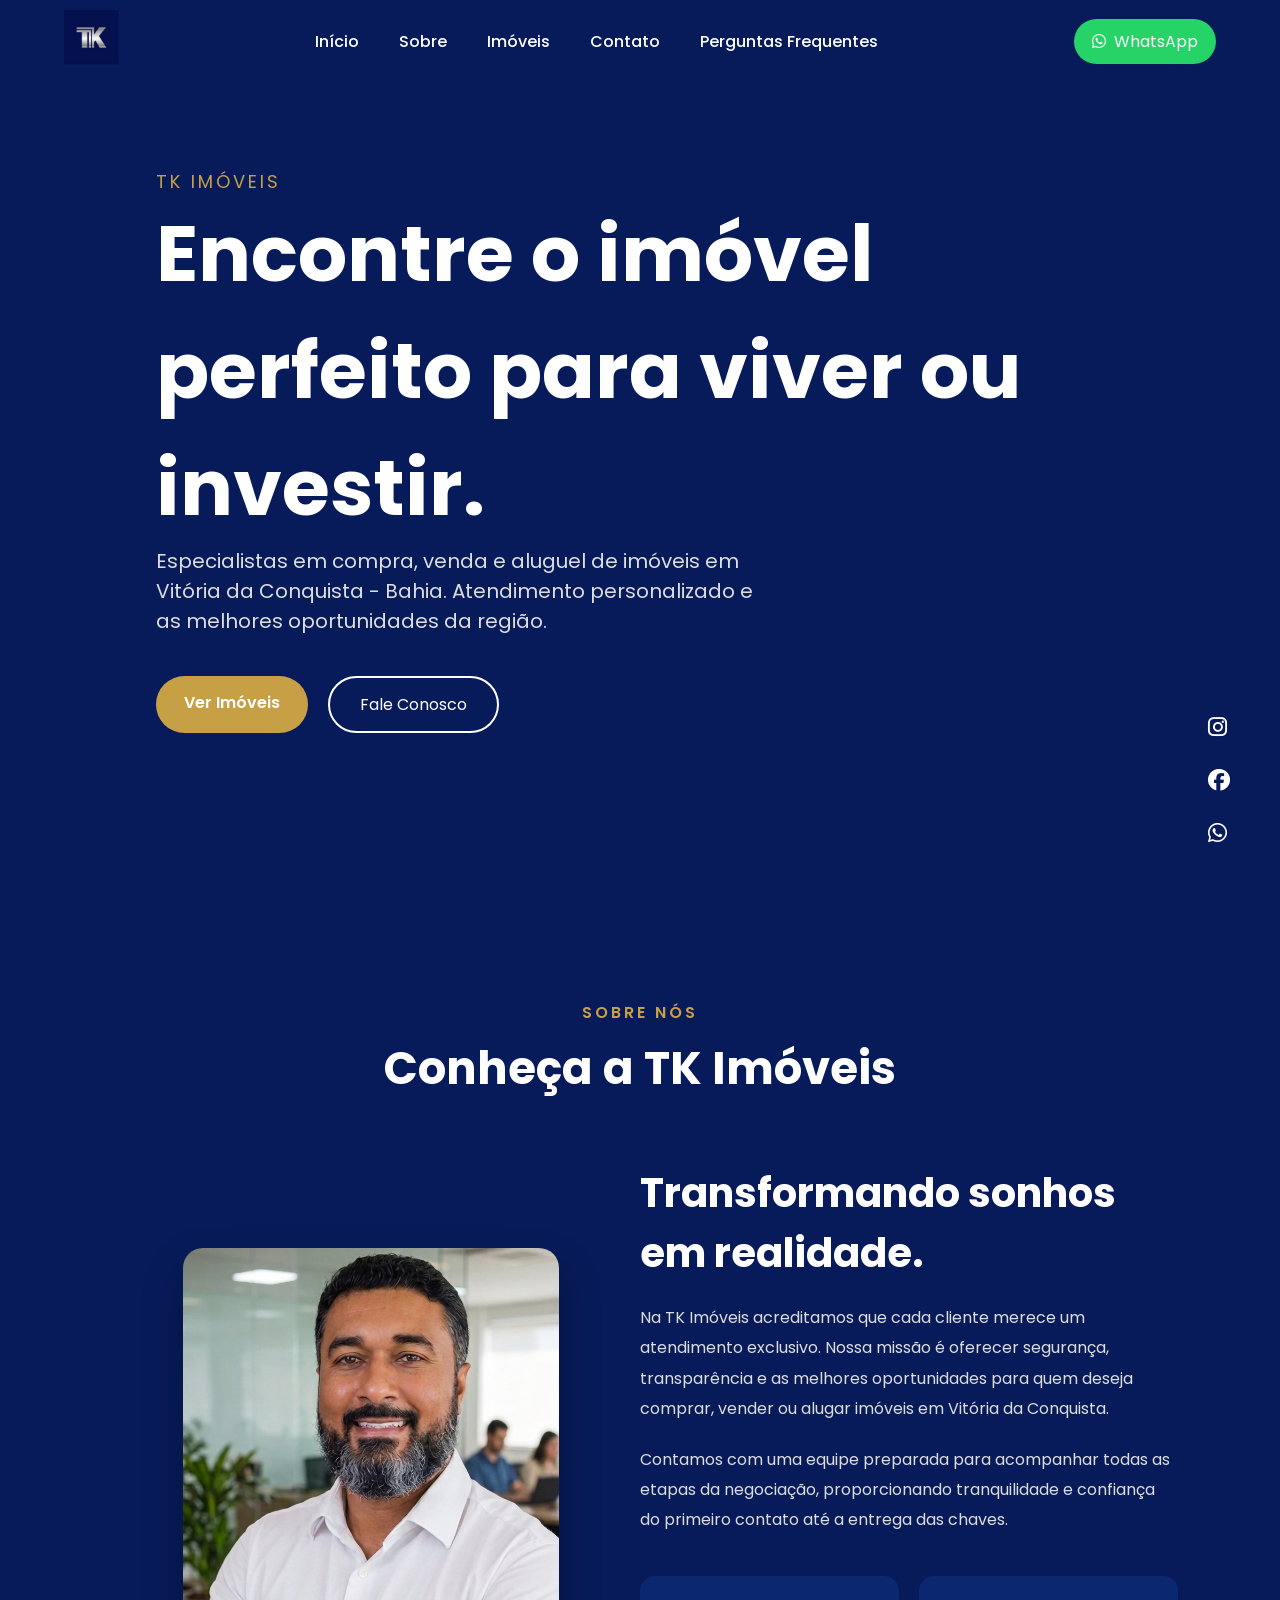
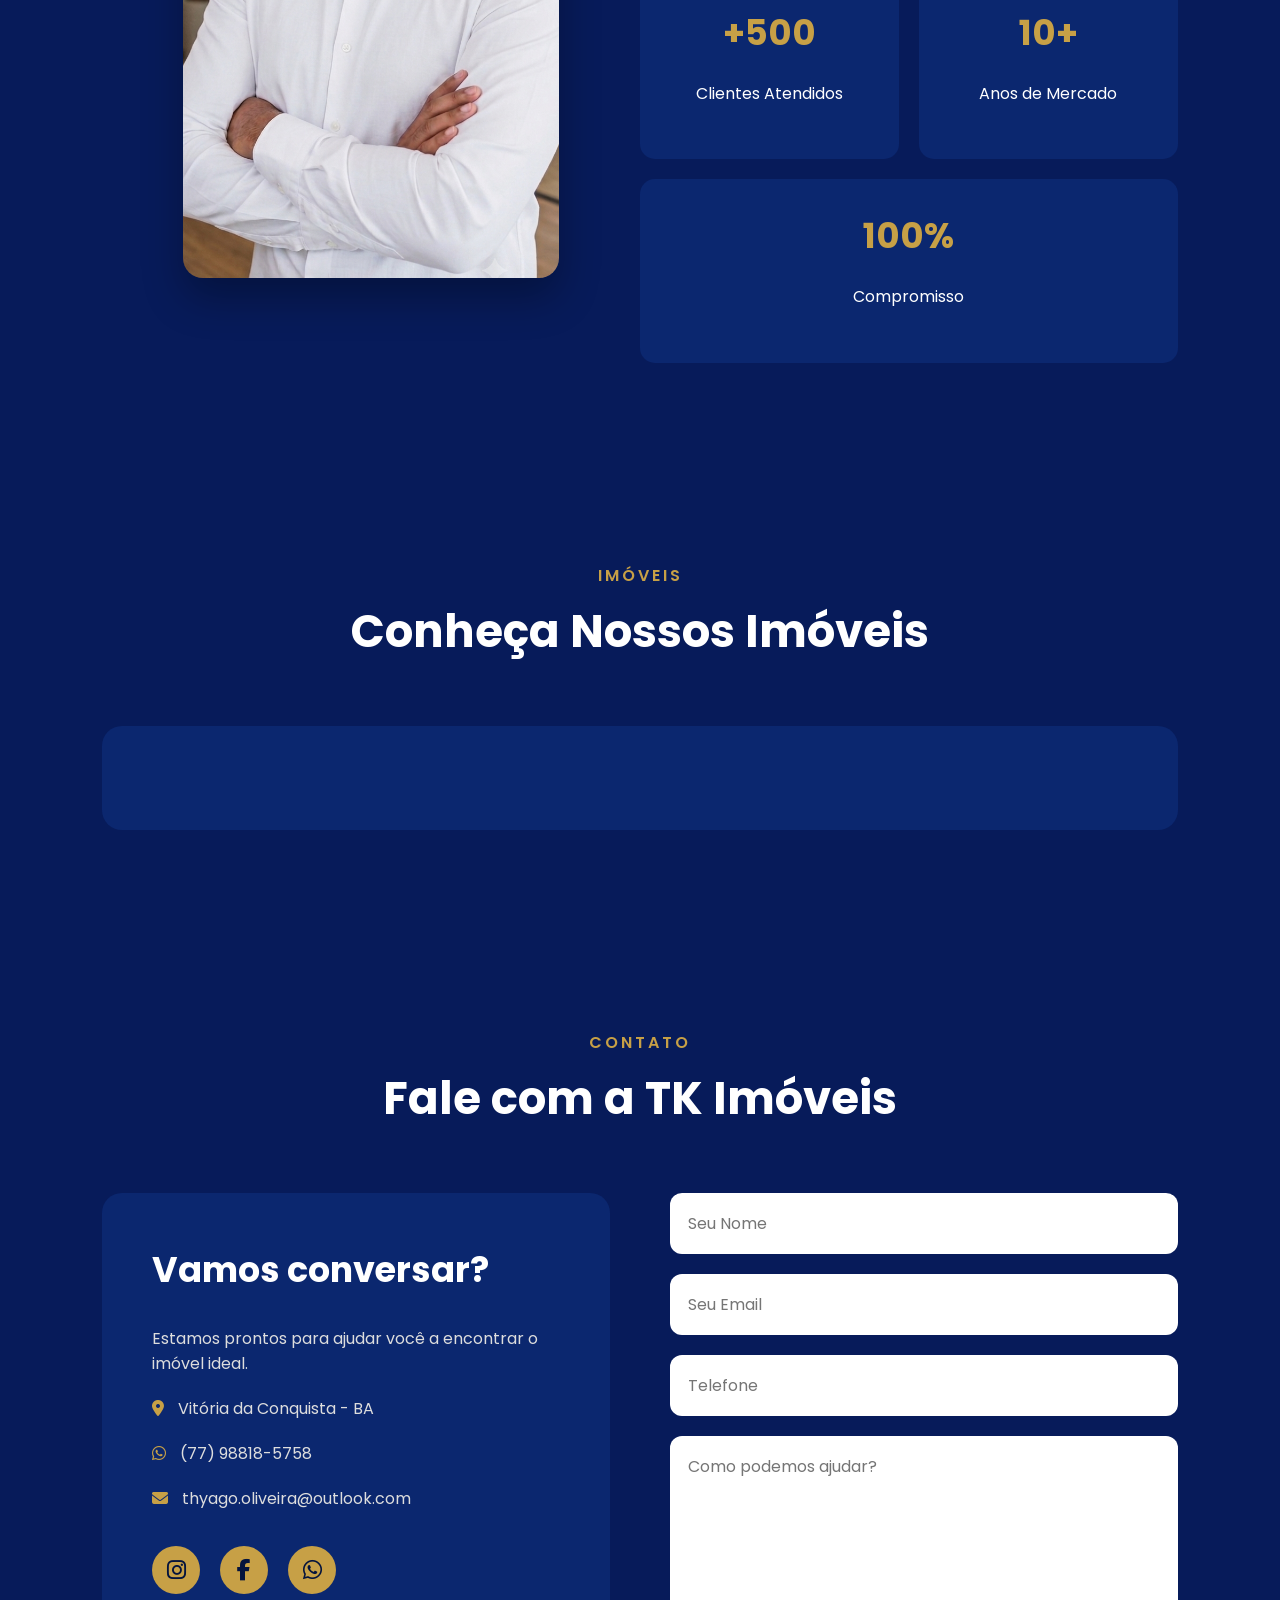
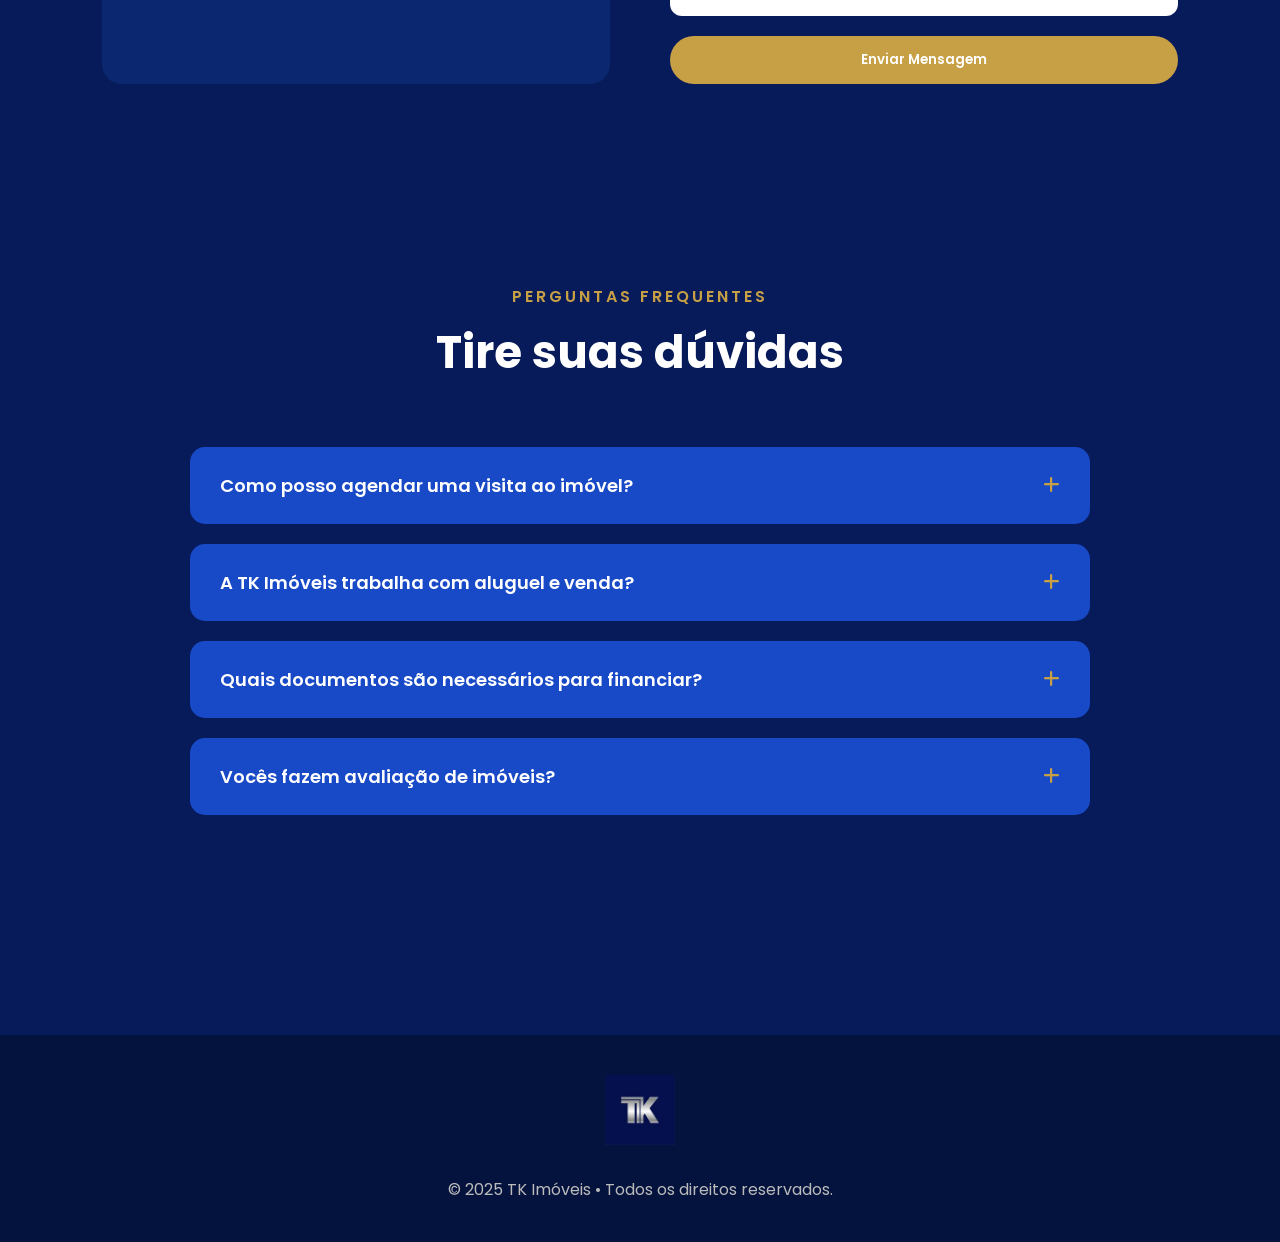
==== index.html @ 08f08689 "ajustes 2" ====
<!DOCTYPE html>
<html lang="pt-BR">

<head>
    <meta charset="UTF-8">
    <meta name="viewport" content="width=device-width, initial-scale=1.0">
    <meta name="format-detection" content="telephone=no">
    <link rel="icon" type="image/png" href="imagens/logoTK.jpg">
    <link rel="preconnect" href="https://fonts.googleapis.com">
    <link rel="preconnect" href="https://fonts.gstatic.com" crossorigin>

    <link href="https://fonts.googleapis.com/css2?family=Poppins:wght@300;400;500;600;700;800&display=swap"
        rel="stylesheet">

    <link rel="stylesheet" href="https://cdnjs.cloudflare.com/ajax/libs/font-awesome/6.6.0/css/all.min.css">
    <title>TK Imoveis - Vitoria da Conquista</title>
    <link rel="stylesheet" href="css/style.css">
</head>

<body>
    <header>
        <nav>
            <div class="logo">
                <img src="imagens/logoTK.jpg">
            </div>

            <div class="menu">

                <a href="index.html">Início</a>
                <a href="#sobre">Sobre</a>
                <a href="#imoveis">Imóveis</a>
                <a href="#contato">Contato</a>
                <a href="#faq">Perguntas Frequentes</a>

            </div>

            <div class="hamburger">
                <i class="fa-solid fa-bars"></i>
            </div>

            <a href="https://wa.me/5577988185758?text=Ol%C3%A1%2C%20Thiago!%20Acabei%20de%20visitar%20o%20site%20da%20TK%20Im%C3%B3veis%20e%20gostaria%20de%20conversar%20sobre%20im%C3%B3veis%20dispon%C3%ADveis."
                target="_blank" class="whatsapp-btn">
                <i class="fab fa-whatsapp"></i>
                <span style="margin-left:8px;">
                    WhatsApp
                </span>
            </a>
        </nav>
    </header>

    <section class="hero" id="inicio">
        <div class="hero-content">

            <span>TK IMÓVEIS</span>
            <h1>
                Encontre o imóvel perfeito para viver ou investir.
            </h1>
            <p>
                Especialistas em compra, venda e aluguel de imóveis em Vitória da Conquista - Bahia.

                Atendimento personalizado e as melhores oportunidades da região.
            </p>

            <div class="buttons">
                <a href="#imoveis" class="btn">
                    Ver Imóveis
                </a>

                <a href="#contato" class="btn-outline">
                    Fale Conosco
                </a>
            </div>
        </div>

        <div class="social">
            <a href="https://www.instagram.com/thiagoktiba/" target="_blank"><i class="fab fa-instagram"></i></a>
            <a href="https://www.facebook.com/Thiagoktibacorretor/" target="_blank"><i class="fab fa-facebook"></i></a>
            <a href="https://wa.me/5577988185758?text=Ol%C3%A1%2C%20Thiago!%20Acabei%20de%20visitar%20o%20site%20da%20TK%20Im%C3%B3veis%20e%20gostaria%20de%20conversar%20sobre%20im%C3%B3veis%20dispon%C3%ADveis."
                target="_blank"><i class="fab fa-whatsapp"></i></a>
        </div>

    </section>

    <section id="sobre" class="reveal">
        <div class="title">
            <span>SOBRE NÓS</span>
            <h2>Conheça a TK Imóveis</h2>
        </div>

        <div class="about">

            <div class="about-image">
                <img src="imagens/fotothiago.png" alt="Thiago Oliveira">
            </div>

            <div class="about-content">

                <h3>Transformando sonhos em realidade.</h3>
                <p>
                    Na TK Imóveis acreditamos que cada cliente merece um atendimento exclusivo.

                    Nossa missão é oferecer segurança, transparência e as melhores oportunidades para quem deseja
                    comprar,
                    vender ou alugar imóveis em Vitória da Conquista.
                </p>

                <p>
                    Contamos com uma equipe preparada para acompanhar todas as etapas da negociação, proporcionando
                    tranquilidade e confiança do primeiro contato até a entrega das chaves.
                </p>

                <div class="stats">

                    <div class="stat">
                        <h3>+500</h3>
                        <p>Clientes Atendidos</p>
                    </div>

                    <div class="stat">
                        <h3>10+</h3>
                        <p>Anos de Mercado</p>
                    </div>

                    <div class="stat">
                        <h3>100%</h3>
                        <p>Compromisso</p>
                    </div>
                </div>
            </div>
        </div>
    </section>

    <section id="imoveis" class="reveal">
        <div class="title">
            <span>IMÓVEIS</span>
            <h2>Conheça Nossos Imóveis</h2>
        </div>

        <div class="insta-embed">
            <div class="insta-grid">
                <blockquote class="instagram-media"
                    data-instgrm-permalink="https://www.instagram.com/p/DbBh56qkdIV/?utm_source=ig_embed&amp;utm_campaign=loading"
                    data-instgrm-version="14"
                    style=" background:#FFF; border:0; border-radius:3px; box-shadow:0 0 1px 0 rgba(0,0,0,0.5),0 1px 10px 0 rgba(0,0,0,0.15); margin: 1px; max-width:540px; min-width:326px; padding:0; width:99.375%; width:-webkit-calc(100% - 2px); width:calc(100% - 2px);">
                </blockquote>

                <blockquote class="instagram-media"
                    data-instgrm-permalink="https://www.instagram.com/p/DatghQHgKCH/?utm_source=ig_embed&amp;utm_campaign=loading"
                    data-instgrm-version="14"
                    style=" background:#FFF; border:0; border-radius:3px; box-shadow:0 0 1px 0 rgba(0,0,0,0.5),0 1px 10px 0 rgba(0,0,0,0.15); margin: 1px; max-width:540px; min-width:326px; padding:0; width:99.375%; width:-webkit-calc(100% - 2px); width:calc(100% - 2px);">
                </blockquote>

                <blockquote class="instagram-media"
                    data-instgrm-permalink="https://www.instagram.com/p/DadKqhAkf73/?utm_source=ig_embed&amp;utm_campaign=loading"
                    data-instgrm-version="14"
                    style=" background:#FFF; border:0; border-radius:3px; box-shadow:0 0 1px 0 rgba(0,0,0,0.5),0 1px 10px 0 rgba(0,0,0,0.15); margin: 1px; max-width:540px; min-width:326px; padding:0; width:99.375%; width:-webkit-calc(100% - 2px); width:calc(100% - 2px);">
                </blockquote>
            </div>
        </div>
    </section>

    <section id="contato" class="reveal">
        <div class="title">
            <span>CONTATO</span>
            <h2>Fale com a TK Imóveis</h2>
        </div>

        <div class="contact">
            <div class="contact-info">
                <h3>Vamos conversar?</h3>
                <p>
                    Estamos prontos para ajudar você a encontrar o imóvel ideal.
                </p>

                <p>
                    <i class="fa-solid fa-location-dot"></i>
                    Vitória da Conquista - BA
                </p>

                <p>
                    <i class="fa-brands fa-whatsapp"></i>
                    (77) 98818-5758
                </p>

                <p>
                    <i class="fa-solid fa-envelope"></i>
                    thyago.oliveira@outlook.com
                </p>

                <div class="contact-social">

                    <a href="https://www.instagram.com/thiagoktiba/" target="_blank">
                        <i class="fa-brands fa-instagram"></i>
                    </a>

                    <a href="https://www.facebook.com/Thiagoktibacorretor/" target="_blank">
                        <i class="fa-brands fa-facebook-f"></i>
                    </a>

                    <a href="https://wa.me/5577988185758" target="_blank">
                        <i class="fa-brands fa-whatsapp"></i>
                    </a>

                </div>
            </div>

            <div>
                <form class="form" action="https://formsubmit.co/mandadj123@gmail.com" method="POST">

                    <input type="hidden" name="_subject" value="🏠 Novo Contato Recebido pelo Site TK Imóveis">

                    <input type="hidden" name="_captcha" value="false">

                    <input type="hidden" name="_template" value="table">

                    <input type="hidden" name="_next" value="https://tkimoveis.netlify.app/">

                    <input type="text" name="nome" placeholder="Seu Nome" required>

                    <input type="email" name="email" placeholder="Seu Email" required>

                    <input type="text" name="telefone" placeholder="Telefone">

                    <textarea name="mensagem" placeholder="Como podemos ajudar?" required></textarea>

                    <button type="submit" class="btn">
                        Enviar Mensagem
                    </button>

                </form>
            </div>
        </div>
    </section>

    <section id="faq" class="reveal">

        <div class="title">

            <span>PERGUNTAS FREQUENTES</span>

            <h2>Tire suas dúvidas</h2>

        </div>

        <div class="faq-container">

            <div class="faq-item">

                <button class="faq-question">

                    Como posso agendar uma visita ao imóvel?

                    <i class="fa-solid fa-plus"></i>

                </button>

                <div class="faq-answer">

                    <p>
                        Entre em contato pelo WhatsApp ou formulário do site e nossa equipe agendará a visita no melhor
                        horário para você.
                    </p>

                </div>

            </div>

            <div class="faq-item">

                <button class="faq-question">

                    A TK Imóveis trabalha com aluguel e venda?

                    <i class="fa-solid fa-plus"></i>

                </button>

                <div class="faq-answer">

                    <p>
                        Sim. Atuamos na compra, venda, locação e intermediação de imóveis em Vitória da Conquista e
                        região.
                    </p>

                </div>

            </div>

            <div class="faq-item">

                <button class="faq-question">

                    Quais documentos são necessários para financiar?

                    <i class="fa-solid fa-plus"></i>

                </button>

                <div class="faq-answer">

                    <p>
                        Os documentos variam conforme a instituição financeira, mas normalmente incluem RG, CPF,
                        comprovante de renda e comprovante de residência.
                    </p>

                </div>

            </div>

            <div class="faq-item">

                <button class="faq-question">

                    Vocês fazem avaliação de imóveis?

                    <i class="fa-solid fa-plus"></i>

                </button>

                <div class="faq-answer">

                    <p>
                        Sim. Realizamos avaliações para venda, locação e análise de mercado com base nos imóveis da
                        região.
                    </p>

                </div>

            </div>

        </div>

    </section>

    <footer>
        <img src="imagens/logoTK.jpg" width="70">
        <br><br>
        <p>
            © 2025 TK Imóveis • Todos os direitos reservados.
        </p>
    </footer>

    <script async src="//www.instagram.com/embed.js"></script>
    <script src="js/script.js" defer></script>

</body>

</html>
---- css/style.css ----
* {
    margin: 0;
    padding: 0;
    box-sizing: border-box;
    font-family: 'Poppins', sans-serif;
}

html {
    scroll-behavior: smooth;
}

body {
    background: #071b5a;
    color: #fff;
    overflow-x: hidden;
}

header {
    position: fixed;
    width: 100%;
    top: 0;
    left: 0;
    z-index: 999;
    transition: .4s;
}

header nav {
    width: 90%;
    margin: auto;
    display: flex;
    justify-content: space-between;
    align-items: center;
    padding: 10px 0;
}

.logo img {
    width: 55px;
}

.menu {
    display: flex;
    gap: 40px;
}

.menu a {
    text-decoration: none;
    color: #fff;
    font-weight: 500;
    transition: .3s;
    position: relative;
}

.menu a::after {
    content: '';
    position: absolute;
    left: 0;
    bottom: -6px;
    width: 0;
    height: 2px;
    background: #c7a046;
    transition: .3s;
}

.menu a:hover::after {
    width: 100%;
}

.menu a:hover {
    color: #c7a046;
}

.hamburger {
    display: none;
    font-size: 28px;
    color: white;
    cursor: pointer;
}

@media(max-width:900px) {

    header nav {
        position: relative;
    }

    .menu {
        top: 70px;
    }

}

.btn {
    background: #c7a046;
    color: #fff;
    text-decoration: none;
    padding: 14px 28px;
    border-radius: 40px;
    transition: .3s;
    font-weight: 600;
}

.btn:hover {
    transform: translateY(-3px);
    background: #d8b35a;
}

.hero {
    height: 100vh;
    background: linear-gradient(rgba(7, 27, 90, .82), rgba(7, 27, 90, .82)),
        url("https://images.unsplash.com/photo-1600585154526-990dced4db0d?auto=format&fit=crop&w=1600&q=80");
    background-size: cover;
    background-position: center;
    display: flex;
    align-items: center;
}

.hero-content {
    width: 90%;
    margin: auto;
    max-width: 1350px;
}

.hero span {
    color: #c7a046;
    font-size: 18px;
    letter-spacing: 3px;
}

.hero h1 {
    font-size: 78px;
    max-width: 900px;
}

.hero p {
    width: 600px;
    max-width: 100%;
    font-size: 20px;
    color: #ddd;
    margin-bottom: 40px;
}

.buttons {
    display: flex;
    gap: 20px;
    flex-wrap: wrap;
}

.btn-outline {
    border: 2px solid #fff;
    color: #fff;
    padding: 14px 30px;
    border-radius: 40px;
    text-decoration: none;
    transition: .3s;
}

.btn-outline:hover {
    background: #fff;
    color: #071b5a;
}

.social {
    position: absolute;
    right: 50px;
    bottom: 50px;
    display: flex;
    flex-direction: column;
    gap: 20px;
}

.social a {
    color: #fff;
    font-size: 22px;
    transition: .3s;
}

.social a:hover {
    color: #c7a046;
    transform: scale(1.2);
}

@media(max-width:900px) {

    .social {
        display: none;
    }

    .hamburger {
        display: block;
    }

    .menu {
        position: absolute;
        top: 80px;
        left: 0;

        width: 100%;

        background: #071b5a;

        flex-direction: column;
        align-items: center;

        gap: 25px;

        padding: 30px 0;

        display: none;
    }

    .menu.active {
        display: flex;
    }

    .whatsapp-btn {
        display: none;
    }

    .hero h1 {
        font-size: 42px;
    }
}

section {
    padding: 100px 8%;
}

.title {
    text-align: center;
    margin-bottom: 60px;
}

.title span {
    color: #c7a046;
    letter-spacing: 3px;
    font-weight: 600;
}

.title h2 {
    font-size: 45px;
    margin-top: 10px;
}

.about {
    display: flex;
    align-items: center;
    justify-content: space-between;
    gap: 0px;
    flex-wrap: wrap;
}

.about-image {
    flex: 1;
    min-width: 320px;
    position: relative;
    display: flex;
    align-items: center;
    justify-content: center;
}

.about-image img {
    position: relative;
    z-index: 1;
    width: 70%;
    border-radius: 20px;
    box-shadow: 0 20px 40px rgba(0, 0, 0, .3);
}

.ghost-text {
    position: absolute;
    top: 50%;
    left: 50%;
    transform: translate(-50%, -55%);
    z-index: 0;
    font-size: clamp(90px, 14vw, 190px);
    font-weight: 800;
    line-height: 1;
    letter-spacing: 4px;
    color: rgba(199, 160, 70, 0.22);
    filter: blur(7px);
    white-space: nowrap;
    pointer-events: none;
    user-select: none;
}

@media(max-width:900px) {
    .ghost-text {
        display: none;
    }
}

.about-content {
    flex: 1;
    min-width: 320px;
}

.about-content h3 {
    font-size: 40px;
    margin-bottom: 20px;
}

.about-content p {
    color: #ddd;
    line-height: 1.9;
    margin-bottom: 20px;
}

.stats {
    display: flex;
    gap: 20px;
    margin-top: 40px;
    flex-wrap: wrap;
}

.stat {
    flex: 1;
    min-width: 180px;
    background: #0b276f;
    border-radius: 15px;
    padding: 30px;
    text-align: center;
    transition: .4s;
}

.stat:hover {
    transform: translateY(-10px);
}

.stat h3 {
    color: #c7a046;
    font-size: 35px;
}

.stat p {
    color: white;
    margin-top: 10px;
}

#imoveis {
    text-align: center;
}

.insta-embed {
    max-width: 1100px;
    margin: 0 auto;
    background: #0b276f;
    border-radius: 20px;
    padding: clamp(20px, 5vw, 40px);
    overflow: hidden;
}

.insta-grid {
    display: grid;
    grid-template-columns: repeat(3, 1fr);
    gap: 20px;
}

.instagram-media {
    width: 100% !important;
    min-width: unset !important;
    max-width: 100% !important;
}

.insta-placeholder {
    grid-column: 1 / -1;
    border: 2px dashed rgba(199, 160, 70, .5);
    border-radius: 14px;
    padding: 60px 20px;
    color: #ddd;
    font-size: 15px;
    line-height: 1.8;
}

.insta-placeholder strong {
    color: #c7a046;
}

@media(max-width:1280px) {
    .insta-grid {
        grid-template-columns: repeat(2, 1fr);
    }
}

@media(max-width:870px) {

    .insta-grid {
        grid-template-columns: 1fr;
    }

    .insta-embed {
        padding: 10px;
    }

    .instagram-media {
        width: 100% !important;
        min-width: 100% !important;
    }

}

.contact {
    display: grid;
    grid-template-columns: 1fr 1fr;
    gap: 60px;
    margin-top: 60px;
}

.contact-info {
    background: #0b276f;
    padding: 50px;
    border-radius: 20px;
}

.contact-info h3 {
    font-size: 35px;
    margin-bottom: 30px;
}

.contact-info p {
    margin-bottom: 20px;
    color: #ddd;
}

.contact-info i {
    color: #c7a046;
    margin-right: 10px;
}

.form {
    display: flex;
    flex-direction: column;
    gap: 20px;
}

.form input,
.form textarea {
    padding: 18px;
    border: none;
    outline: none;
    border-radius: 12px;
    font-size: 16px;
}

.form textarea {
    height: 180px;
    resize: none;
}

.form button {
    border: none;
    cursor: pointer;
}

footer {
    background: #04133d;
    padding: 40px;
    margin-top: 100px;
    text-align: center;
    color: #bbb;
}

@media(max-width:900px) {
    .contact {
        grid-template-columns: 1fr;
    }
}

.whatsapp-btn {
    background: #25D366;
    color: white;
    border-radius: 50px;
    padding: 10px 18px;
    display: flex;
    align-items: center;
    justify-content: center;
    transition: .3s;
    text-decoration: none;
}

.whatsapp-btn:hover {
    background: #1fb857;
    transform: translateY(-2px);
}

.whatsapp-btn svg {
    width: 22px;
    height: 22px;
    fill: white;
}

.scrolled {
    background: #071b5a;
    box-shadow: 0 10px 30px rgba(0, 0, 0, .25);
}

header.scrolled {
    backdrop-filter: blur(12px);
    background: rgba(7, 27, 90, .95);
}

.reveal {
    opacity: 0;
    transform: translateY(25px);
    transition: .25s ease;
}

.reveal.active {
    opacity: 1;
    transform: translateY(0);
}

.faq-container {

    max-width: 900px;
    margin: auto;

}

.faq-item {

    background: #1849c7;
    border-radius: 15px;
    margin-bottom: 20px;
    overflow: hidden;

}

.faq-question {

    width: 100%;
    border: none;
    background: none;
    color: #fff;
    cursor: pointer;

    display: flex;
    justify-content: space-between;
    align-items: center;

    padding: 25px 30px;

    font-size: 18px;
    font-weight: 600;

}

.faq-question i {

    color: #c7a046;
    transition: .3s;

}

.faq-answer {

    max-height: 0;
    overflow: hidden;

    transition: max-height .4s ease;

}

.faq-answer p {

    padding: 0 30px 25px;
    color: #ddd;
    line-height: 1.8;

}

.faq-item.active .faq-answer {

    max-height: 300px;

}

.faq-item.active .faq-question i {

    transform: rotate(45deg);

}

.contact-social {
    display: flex;
    gap: 20px;
    margin-top: 35px;
}


.contact-social a {
    width: 48px;
    height: 48px;

    border-radius: 50%;
    background: #c7a046;

    display: flex;
    align-items: center;
    justify-content: center;

    color: #fff;
    text-decoration: none;

    font-size: 22px;

    transition: .3s;
}


.contact-social a i {
    color: #04133d;
    display: flex;
    align-items: center;
    justify-content: center;

    margin: 0;
    padding: 0;

    line-height: 1;
}


.contact-social a:hover {
    animation: pular .5s ease;
}


@keyframes pular {

    0% {
        transform: translateY(0);
    }

    50% {
        transform: translateY(-8px);
    }

    100% {
        transform: translateY(0);
    }

}
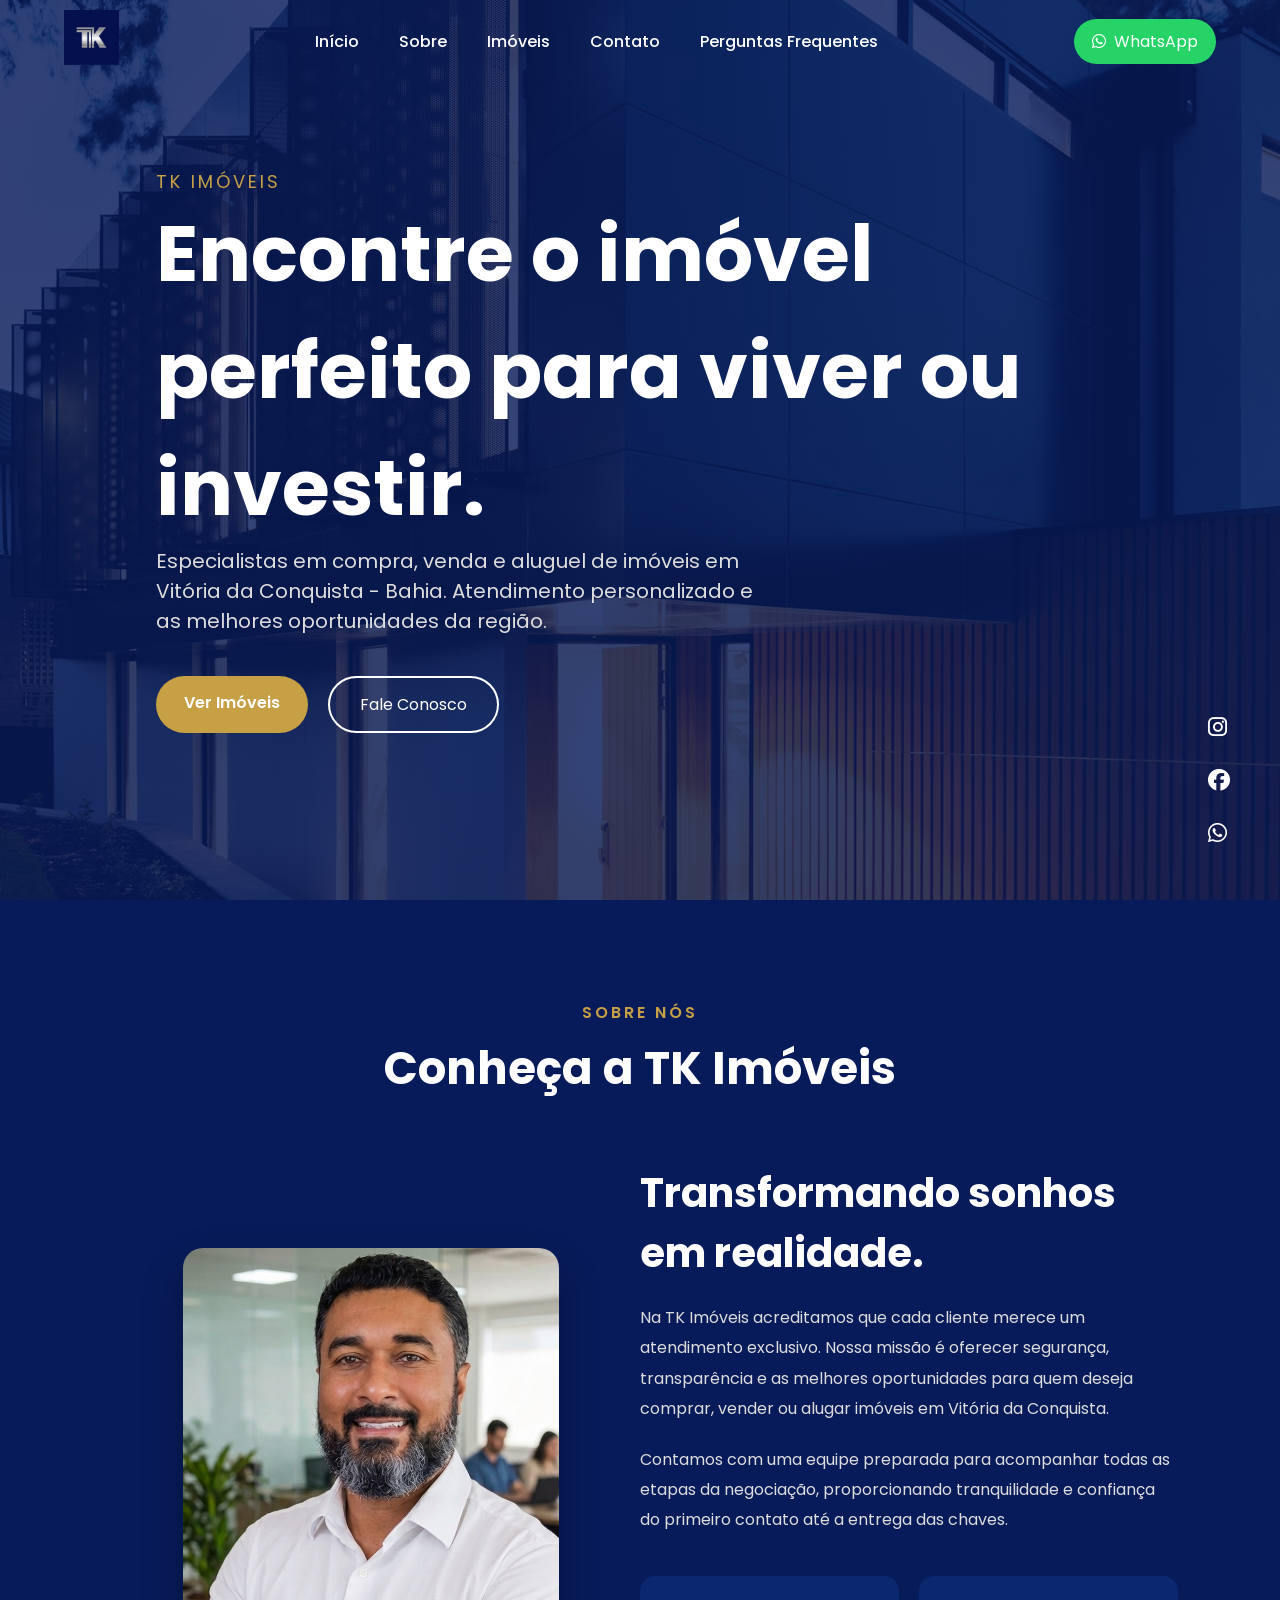
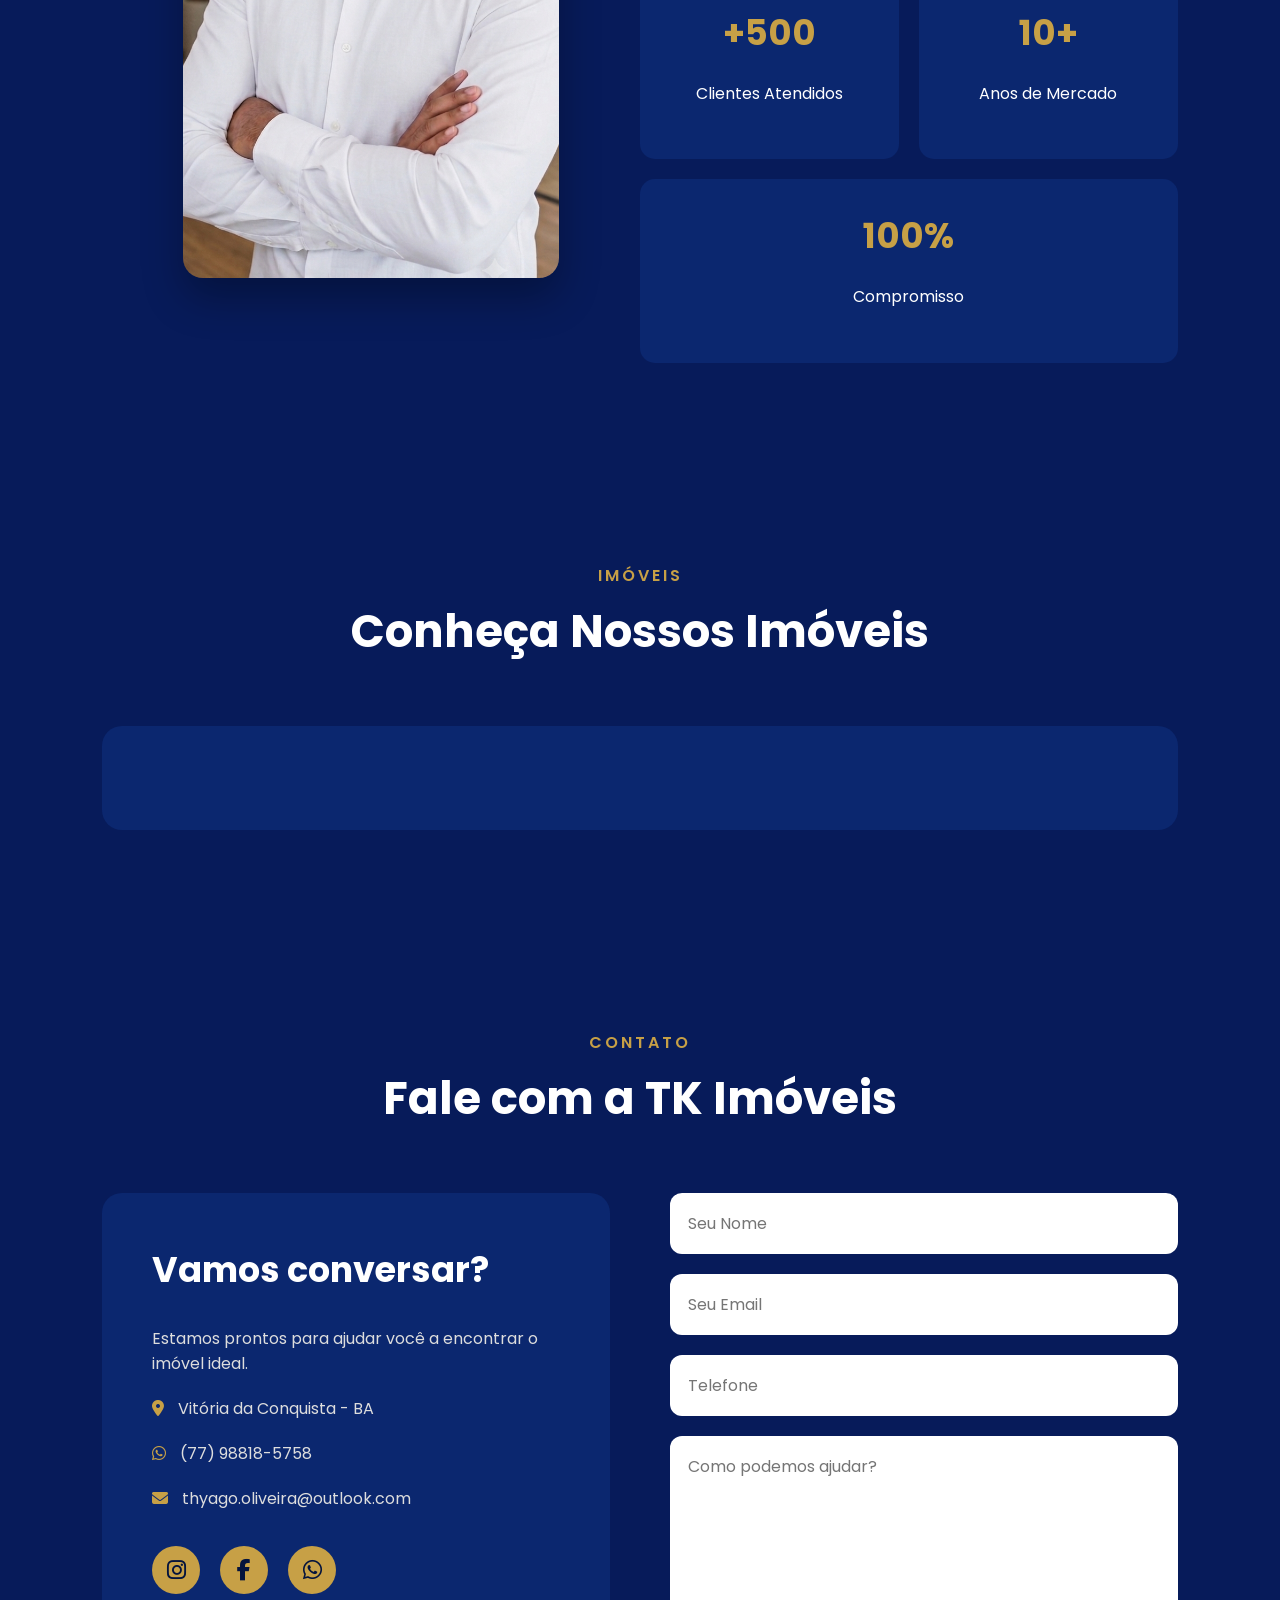
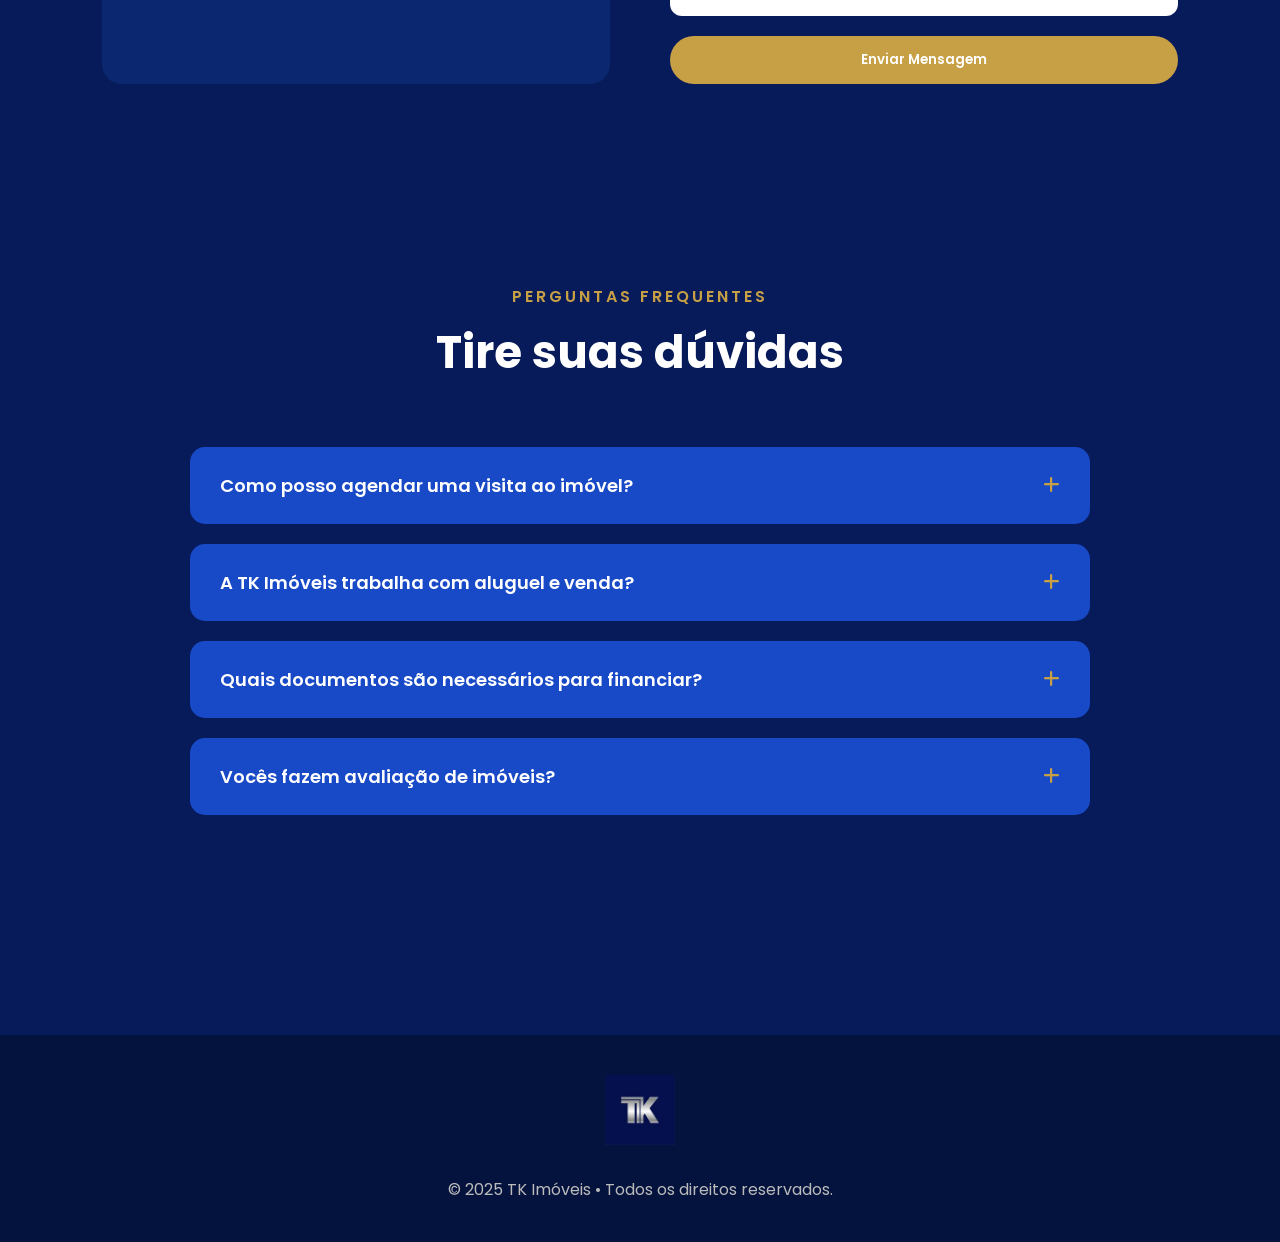
==== commit 1fd974cc: "ajustes no insta" ====
--- a/index.html
+++ b/index.html
@@ -340,7 +340,6 @@
         </p>
     </footer>
 
-    <script async src="//www.instagram.com/embed.js"></script>
     <script src="js/script.js" defer></script>
 
 </body>
--- a/css/style.css
+++ b/css/style.css
@@ -106,7 +106,7 @@
 .hero {
     height: 100vh;
     background: linear-gradient(rgba(7, 27, 90, .82), rgba(7, 27, 90, .82)),
-        url("https://images.unsplash.com/photo-1600585154526-990dced4db0d?auto=format&fit=crop&w=1600&q=80");
+        url("../imagens/background.avif");
     background-size: cover;
     background-position: center;
     display: flex;
@@ -508,6 +508,16 @@
     transform: translateY(0);
 }
 
+@media(max-width:900px) {
+
+    .reveal {
+        opacity: 1;
+        transform: none;
+        transition: none;
+    }
+
+}
+
 .faq-container {
 
     max-width: 900px;
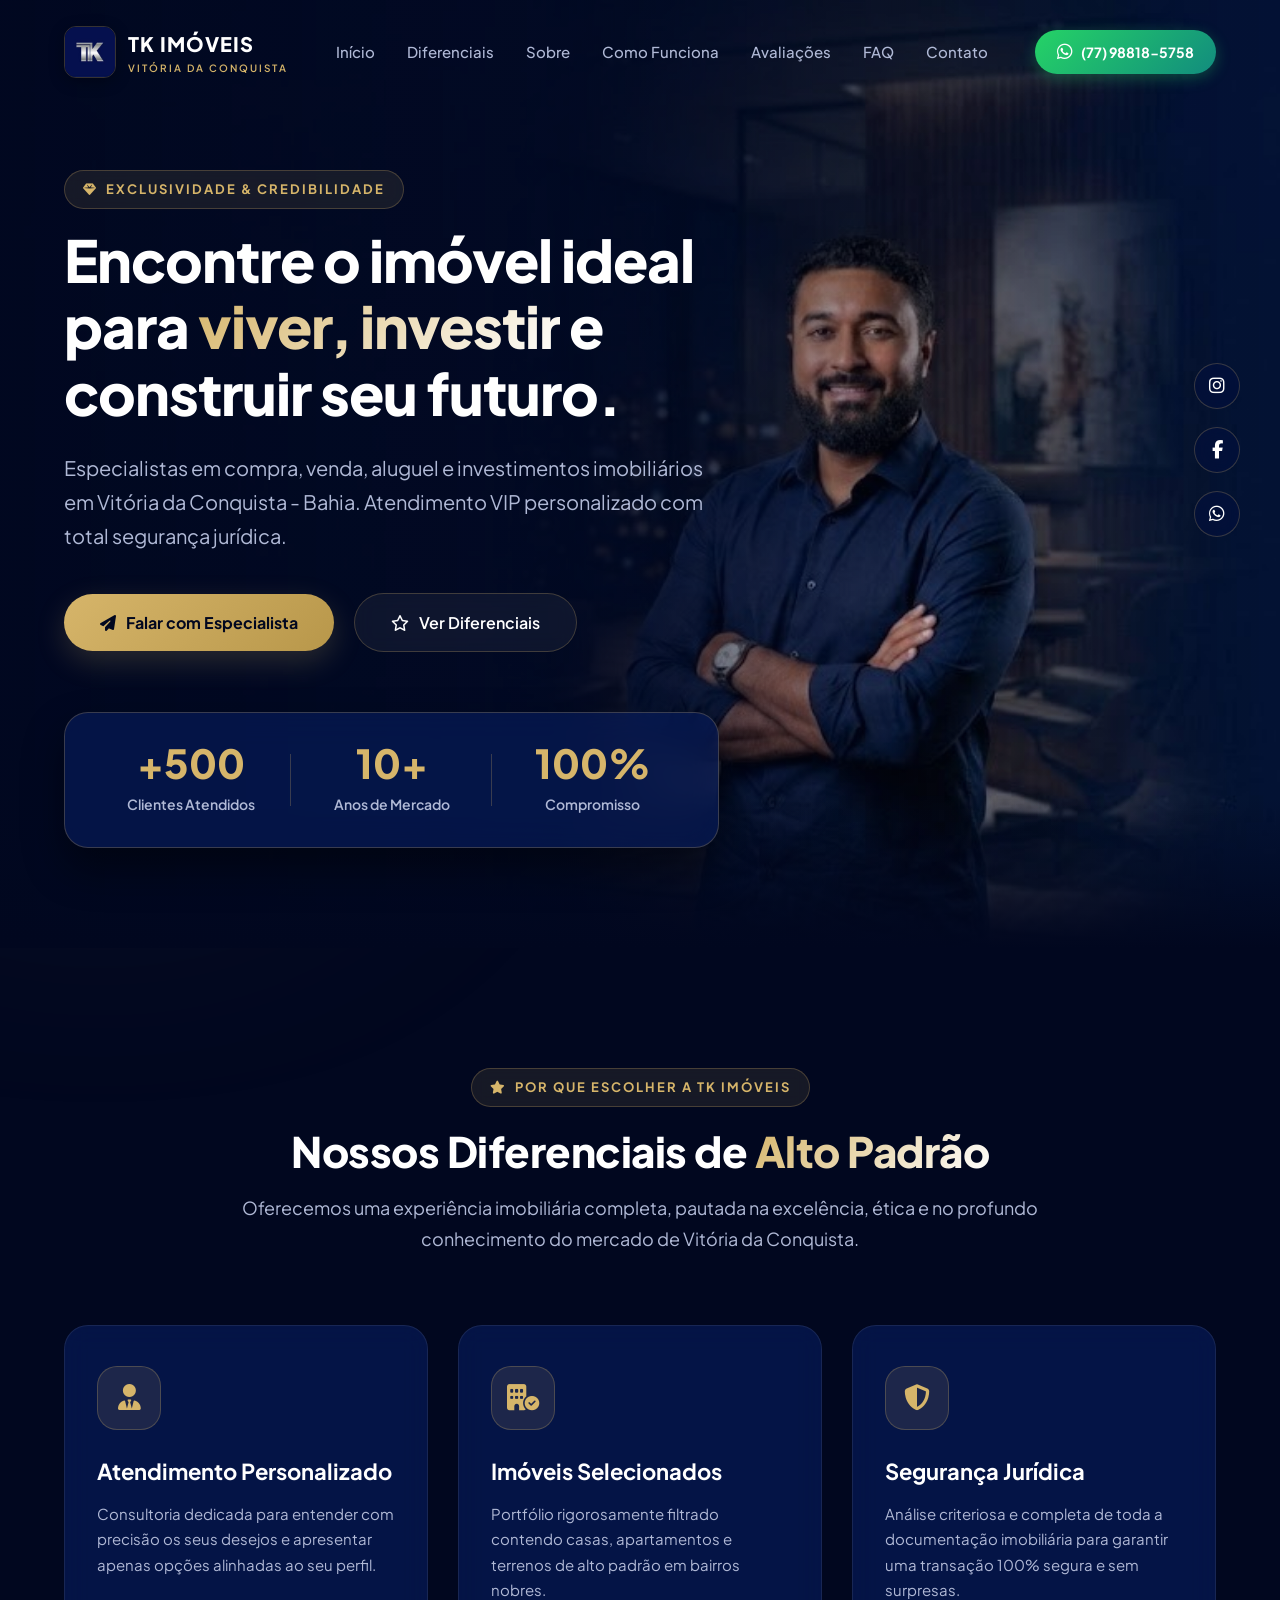
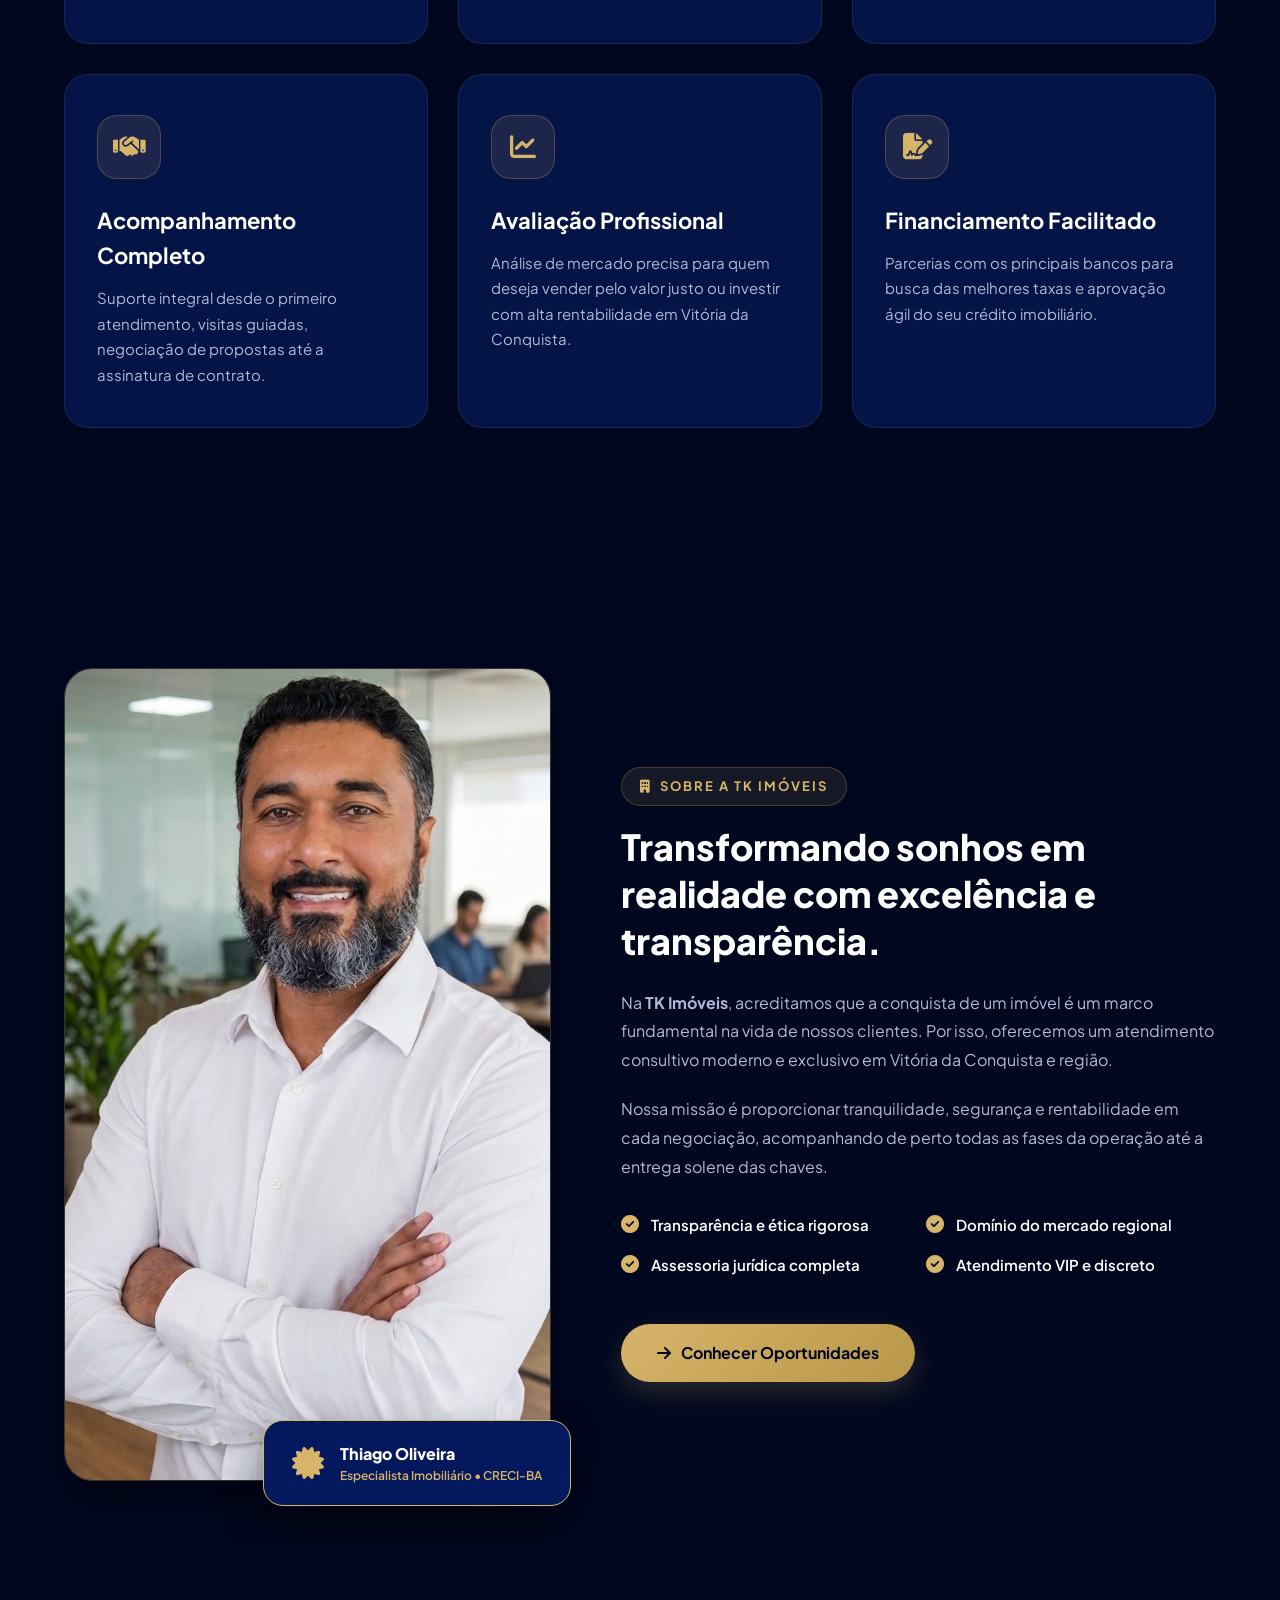
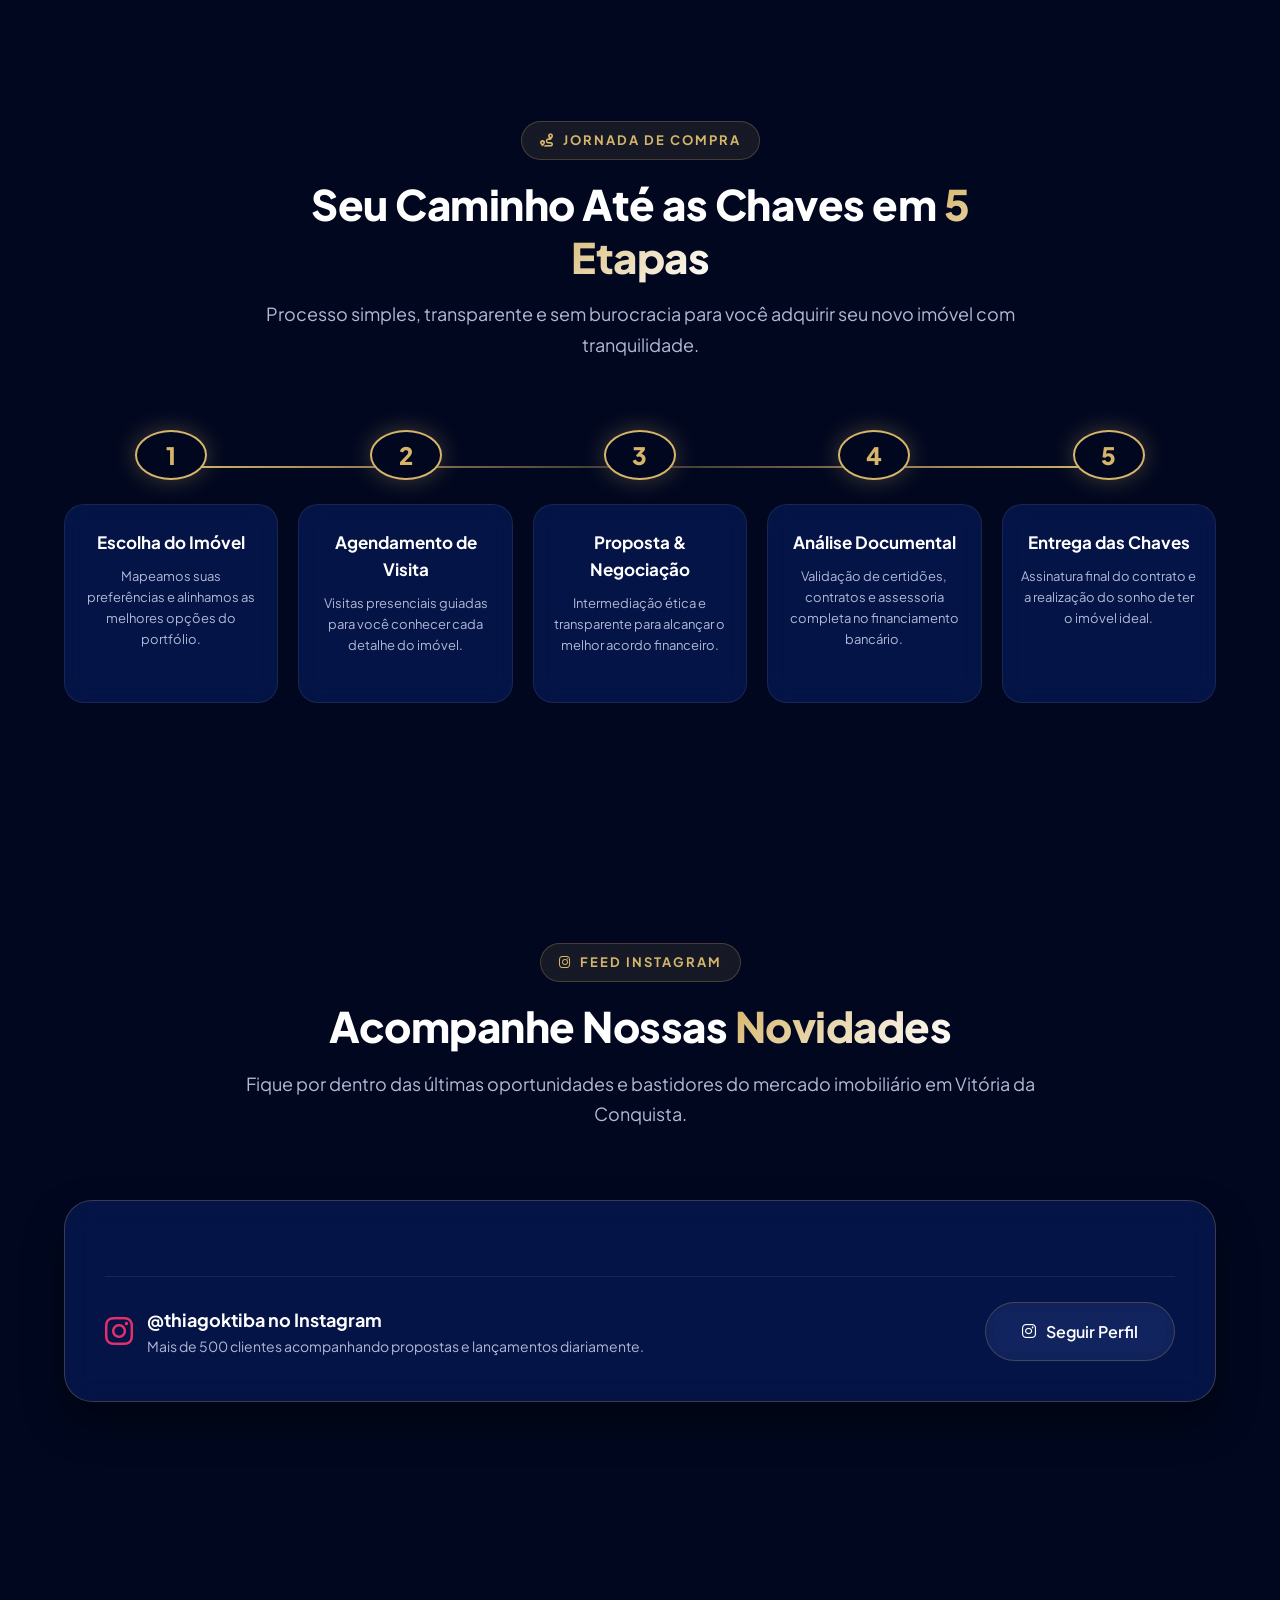
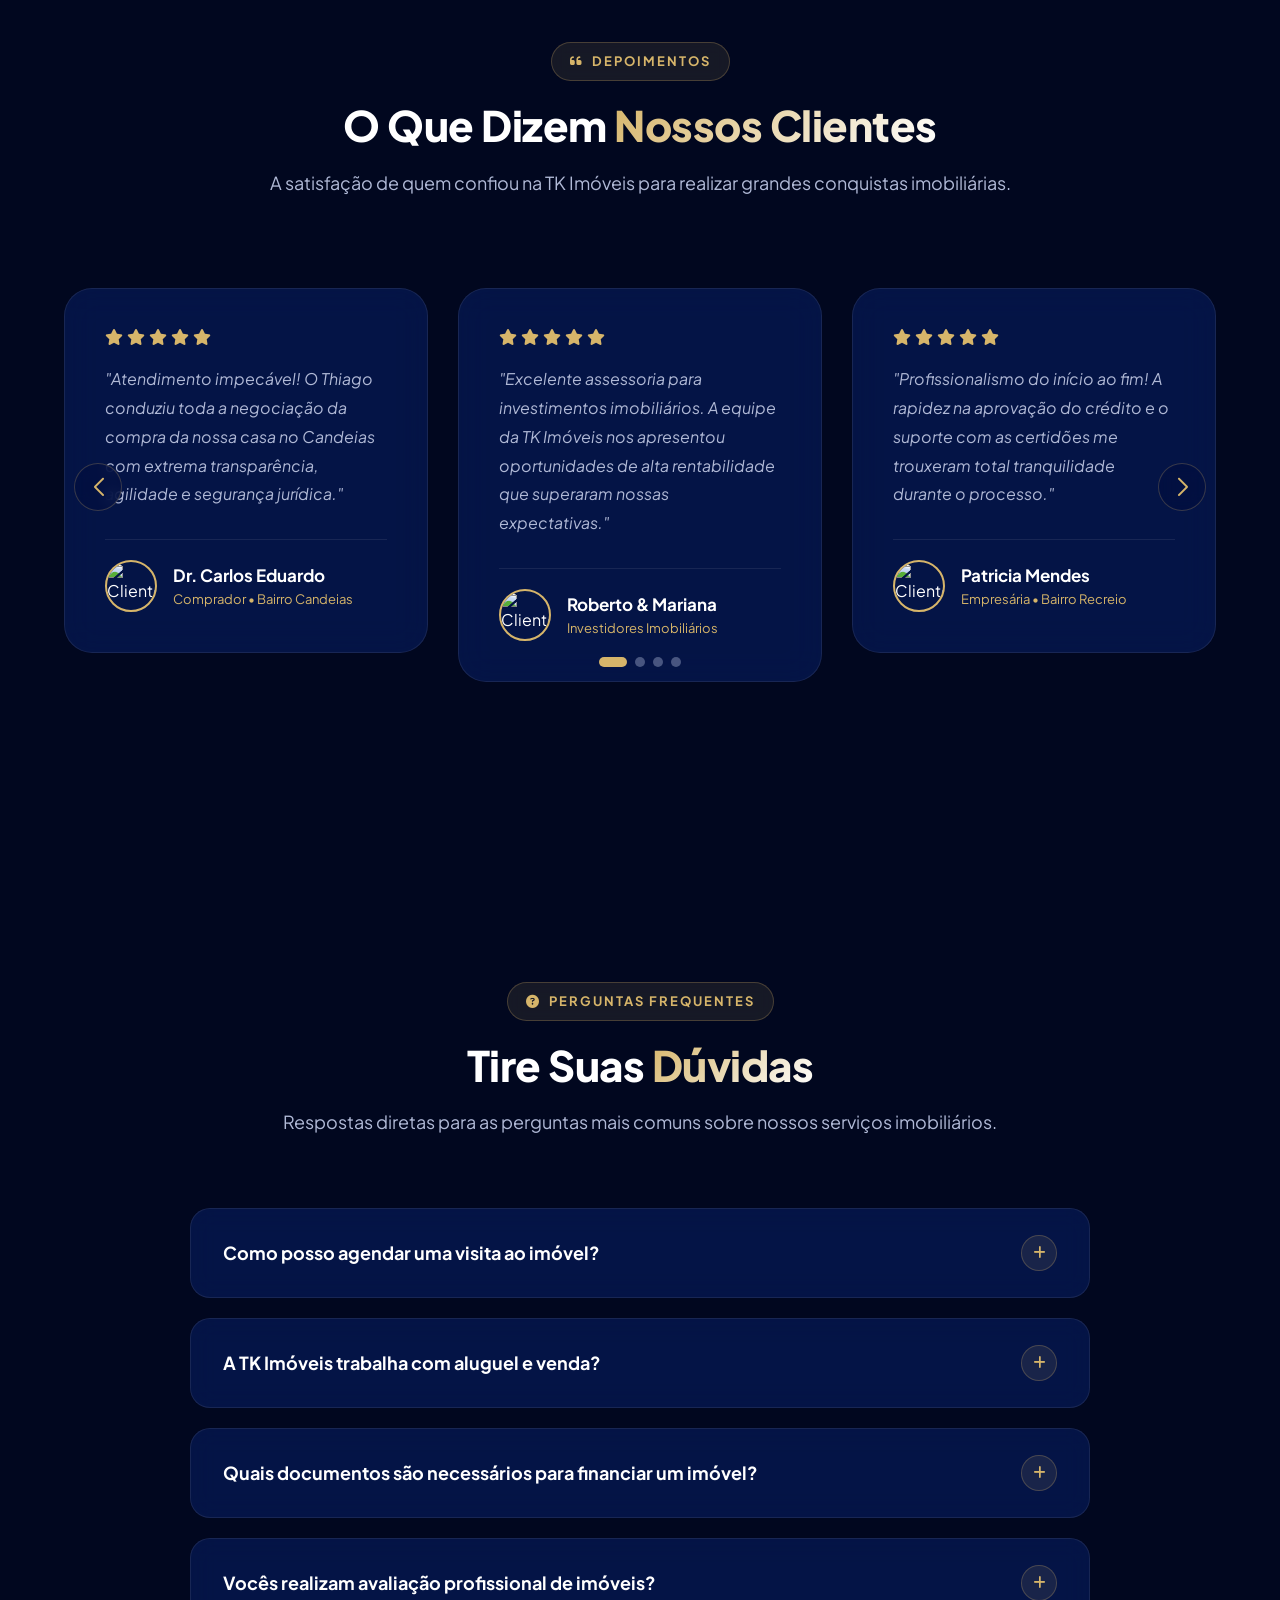
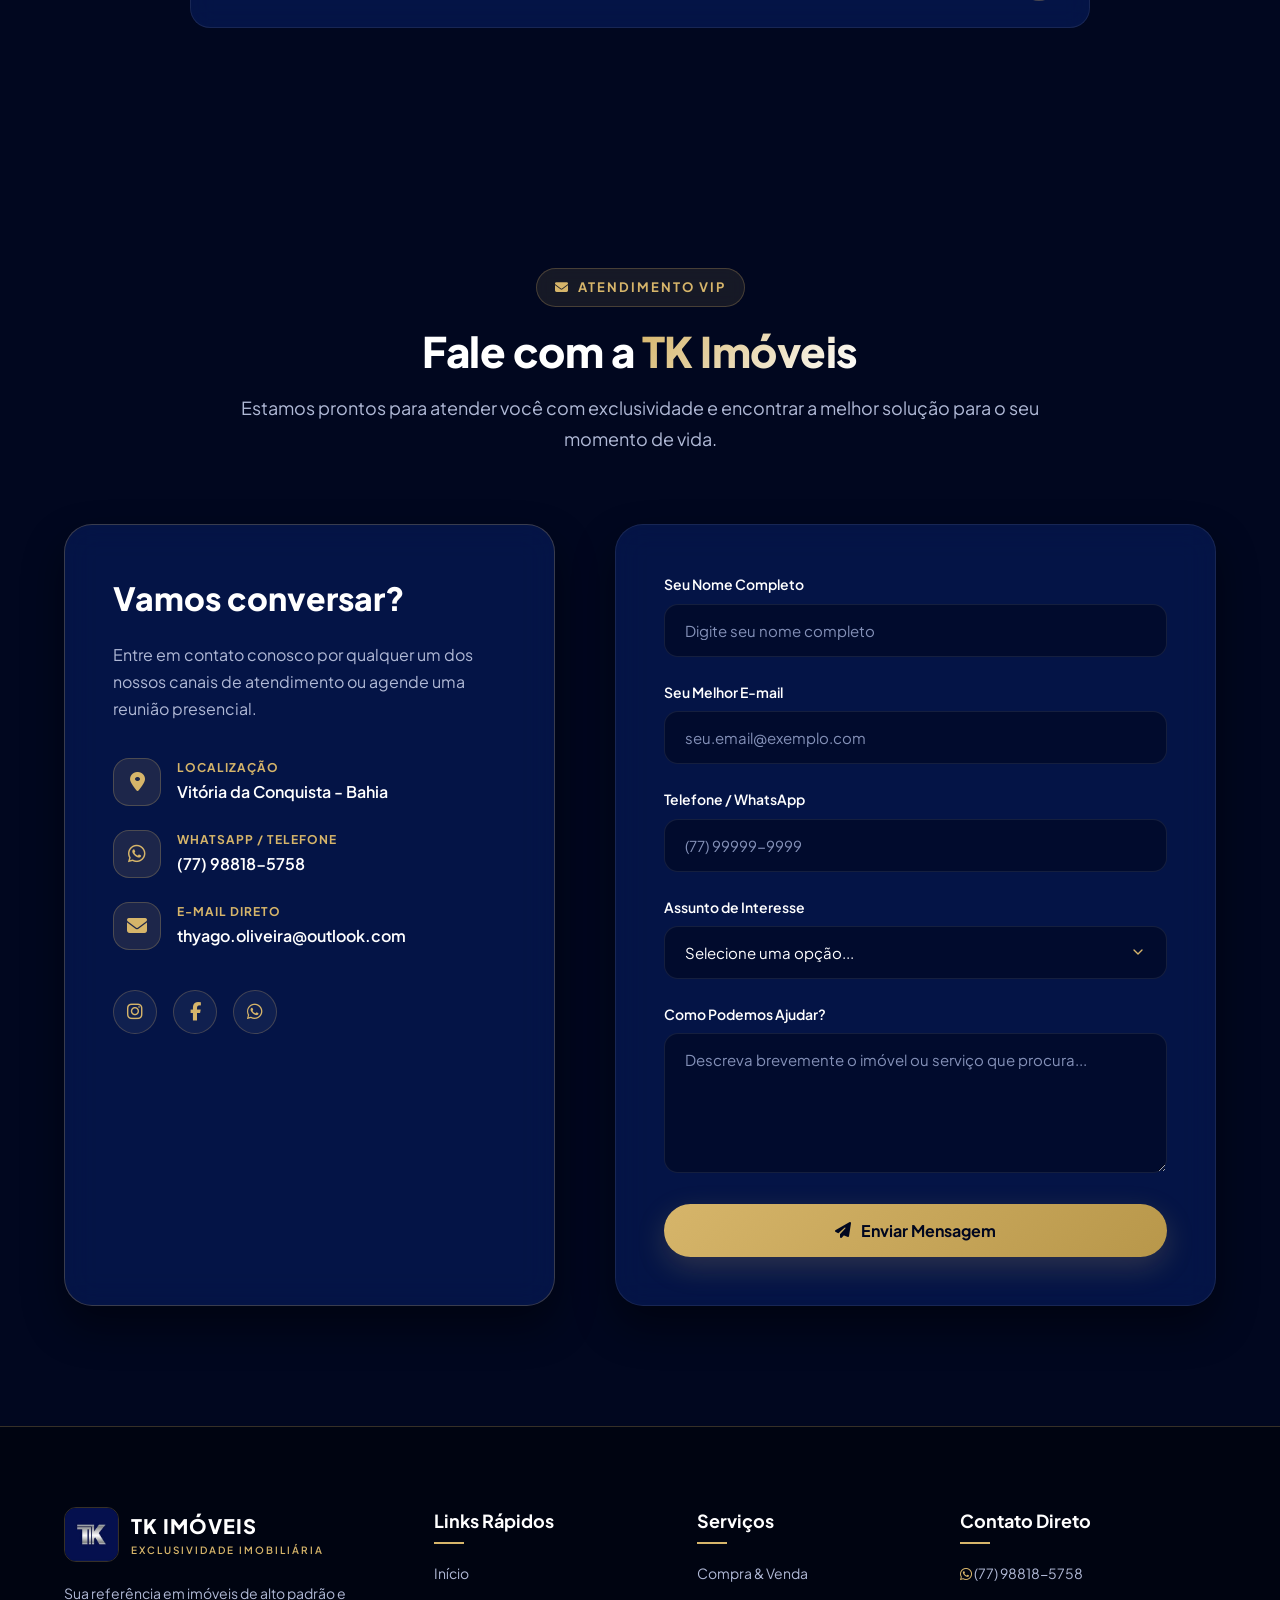
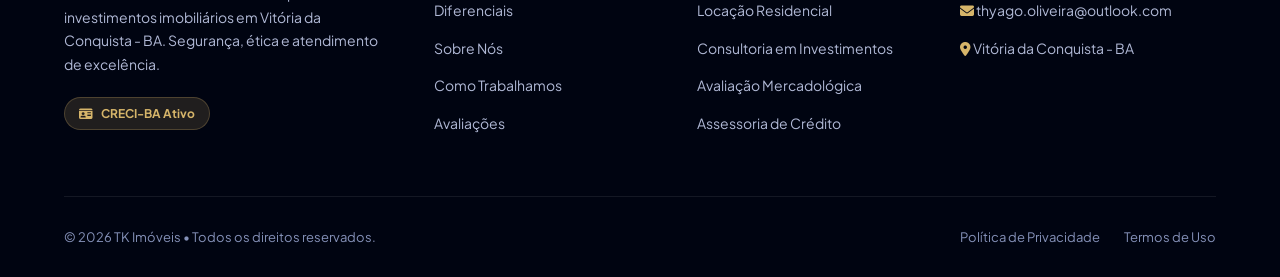
==== commit 418c99de: "melhorias" ====
--- a/index.html
+++ b/index.html
@@ -5,343 +5,732 @@
     <meta charset="UTF-8">
     <meta name="viewport" content="width=device-width, initial-scale=1.0">
     <meta name="format-detection" content="telephone=no">
+    <meta name="description"
+        content="TK Imóveis - Imobiliária de alto padrão em Vitória da Conquista. Especialistas em compra, venda, aluguel e investimento imobiliário com atendimento exclusivo.">
     <link rel="icon" type="image/png" href="imagens/logoTK.jpg">
+
+    <!-- Fonts Google: Plus Jakarta Sans & Poppins -->
     <link rel="preconnect" href="https://fonts.googleapis.com">
     <link rel="preconnect" href="https://fonts.gstatic.com" crossorigin>
-
-    <link href="https://fonts.googleapis.com/css2?family=Poppins:wght@300;400;500;600;700;800&display=swap"
+    <link
+        href="https://fonts.googleapis.com/css2?family=Plus+Jakarta+Sans:wght@300;400;500;600;700;800&family=Poppins:wght@400;500;600;700&display=swap"
         rel="stylesheet">
 
+    <!-- FontAwesome 6 Icons -->
     <link rel="stylesheet" href="https://cdnjs.cloudflare.com/ajax/libs/font-awesome/6.6.0/css/all.min.css">
-    <title>TK Imoveis - Vitoria da Conquista</title>
+
+    <!-- Swiper.js CSS -->
+    <link rel="stylesheet" href="https://cdn.jsdelivr.net/npm/swiper@11/swiper-bundle.min.css" />
+
+    <title>TK Imóveis • Imobiliária de Alto Padrão em Vitória da Conquista</title>
     <link rel="stylesheet" href="css/style.css">
 </head>
 
 <body>
+
+    <!-- Ambient Aura Glows -->
+    <div class="aura-bg aura-1"></div>
+    <div class="aura-bg aura-2"></div>
+
+    <!-- Header & Navigation -->
     <header>
-        <nav>
-            <div class="logo">
-                <img src="imagens/logoTK.jpg">
-            </div>
-
-            <div class="menu">
-
-                <a href="index.html">Início</a>
-                <a href="#sobre">Sobre</a>
-                <a href="#imoveis">Imóveis</a>
-                <a href="#contato">Contato</a>
-                <a href="#faq">Perguntas Frequentes</a>
-
-            </div>
-
-            <div class="hamburger">
-                <i class="fa-solid fa-bars"></i>
-            </div>
-
-            <a href="https://wa.me/5577988185758?text=Ol%C3%A1%2C%20Thiago!%20Acabei%20de%20visitar%20o%20site%20da%20TK%20Im%C3%B3veis%20e%20gostaria%20de%20conversar%20sobre%20im%C3%B3veis%20dispon%C3%ADveis."
-                target="_blank" class="whatsapp-btn">
-                <i class="fab fa-whatsapp"></i>
-                <span style="margin-left:8px;">
-                    WhatsApp
-                </span>
-            </a>
-        </nav>
+        <div class="container">
+            <nav>
+                <a href="#inicio" class="logo-brand">
+                    <img src="imagens/logoTK.jpg" alt="TK Imóveis Logo">
+                    <div class="logo-text">
+                        <span class="logo-title">TK IMÓVEIS</span>
+                        <span class="logo-subtitle">VITÓRIA DA CONQUISTA</span>
+                    </div>
+                </a>
+
+                <ul class="nav-menu">
+                    <li><a href="#inicio" class="nav-link">Início</a></li>
+                    <li><a href="#diferenciais" class="nav-link">Diferenciais</a></li>
+                    <li><a href="#sobre" class="nav-link">Sobre</a></li>
+                    <li><a href="#processo" class="nav-link">Como Funciona</a></li>
+                    <li><a href="#depoimentos" class="nav-link">Avaliações</a></li>
+                    <li><a href="#faq" class="nav-link">FAQ</a></li>
+                    <li><a href="#contato" class="nav-link">Contato</a></li>
+                </ul>
+
+                <div style="display: flex; align-items: center; gap: 15px;">
+                    <a href="https://wa.me/5577988185758?text=Ol%C3%A1%2C%20Thiago!%20Acabei%20de%20visitar%20o%20site%20da%20TK%20Im%C3%B3veis%20e%20gostaria%20de%20conversar%20sobre%20im%C3%B3veis%20dispon%C3%ADveis."
+                        target="_blank" class="whatsapp-nav-btn">
+                        <i class="fab fa-whatsapp" style="font-size: 18px;"></i>
+                        <span>(77) 98818-5758</span>
+                    </a>
+
+                    <div class="hamburger">
+                        <i class="fa-solid fa-bars"></i>
+                    </div>
+                </div>
+            </nav>
+        </div>
     </header>
 
+    <!-- Vertical Floating Social Bar -->
+    <aside class="social-sidebar">
+        <a href="https://www.instagram.com/thiagoktiba/" target="_blank" title="Instagram"><i
+                class="fab fa-instagram"></i></a>
+        <a href="https://www.facebook.com/Thiagoktibacorretor/" target="_blank" title="Facebook"><i
+                class="fab fa-facebook-f"></i></a>
+        <a href="https://wa.me/5577988185758?text=Ol%C3%A1%2C%20Thiago!%20Acabei%20de%20visitar%20o%20site%20da%20TK%20Im%C3%B3veis%20e%20gostaria%20de%20conversar%20sobre%20im%C3%B3veis%20dispon%C3%ADveis."
+            target="_blank" title="WhatsApp"><i class="fab fa-whatsapp"></i></a>
+    </aside>
+
+    <!-- Hero Section -->
     <section class="hero" id="inicio">
-        <div class="hero-content">
-
-            <span>TK IMÓVEIS</span>
-            <h1>
-                Encontre o imóvel perfeito para viver ou investir.
-            </h1>
-            <p>
-                Especialistas em compra, venda e aluguel de imóveis em Vitória da Conquista - Bahia.
-
-                Atendimento personalizado e as melhores oportunidades da região.
-            </p>
-
-            <div class="buttons">
-                <a href="#imoveis" class="btn">
-                    Ver Imóveis
-                </a>
-
-                <a href="#contato" class="btn-outline">
-                    Fale Conosco
-                </a>
-            </div>
-        </div>
-
-        <div class="social">
-            <a href="https://www.instagram.com/thiagoktiba/" target="_blank"><i class="fab fa-instagram"></i></a>
-            <a href="https://www.facebook.com/Thiagoktibacorretor/" target="_blank"><i class="fab fa-facebook"></i></a>
-            <a href="https://wa.me/5577988185758?text=Ol%C3%A1%2C%20Thiago!%20Acabei%20de%20visitar%20o%20site%20da%20TK%20Im%C3%B3veis%20e%20gostaria%20de%20conversar%20sobre%20im%C3%B3veis%20dispon%C3%ADveis."
-                target="_blank"><i class="fab fa-whatsapp"></i></a>
-        </div>
-
+        <div class="container">
+            <div class="hero-grid">
+                <div class="hero-content">
+                    <div class="badge-tag">
+                        <i class="fa-solid fa-gem"></i> EXCLUSIVIDADE & CREDIBILIDADE
+                    </div>
+                    <h1 class="hero-title">
+                        Encontre o imóvel ideal para <span>viver, investir</span> e construir seu futuro.
+                    </h1>
+                    <p class="hero-subtitle">
+                        Especialistas em compra, venda, aluguel e investimentos imobiliários em Vitória da Conquista -
+                        Bahia. Atendimento VIP personalizado com total segurança jurídica.
+                    </p>
+
+                    <div class="hero-actions">
+                        <a href="#contato" class="btn">
+                            <i class="fa-solid fa-paper-plane"></i> Falar com Especialista
+                        </a>
+                        <a href="#diferenciais" class="btn-secondary">
+                            <i class="fa-regular fa-star"></i> Ver Diferenciais
+                        </a>
+                    </div>
+
+                    <!-- Embedded Hero Stats -->
+                    <div class="hero-stats-card">
+                        <div class="stat-item">
+                            <span class="stat-number">+500</span>
+                            <span class="stat-label">Clientes Atendidos</span>
+                        </div>
+                        <div class="stat-item">
+                            <span class="stat-number">10+</span>
+                            <span class="stat-label">Anos de Mercado</span>
+                        </div>
+                        <div class="stat-item">
+                            <span class="stat-number">100%</span>
+                            <span class="stat-label">Compromisso</span>
+                        </div>
+                    </div>
+                </div>
+
+
+            </div>
+        </div>
     </section>
 
+    <!-- Nova Seção: Diferenciais -->
+    <section id="diferenciais" class="reveal">
+        <div class="container">
+            <div class="section-header">
+                <div class="badge-tag">
+                    <i class="fa-solid fa-star"></i> POR QUE ESCOLHER A TK IMÓVEIS
+                </div>
+                <h2>Nossos Diferenciais de <span>Alto Padrão</span></h2>
+                <p>Oferecemos uma experiência imobiliária completa, pautada na excelência, ética e no profundo
+                    conhecimento do mercado de Vitória da Conquista.</p>
+            </div>
+
+            <div class="diferenciais-grid">
+                <div class="dif-card">
+                    <div class="dif-icon-box">
+                        <i class="fa-solid fa-user-tie"></i>
+                    </div>
+                    <h3>Atendimento Personalizado</h3>
+                    <p>Consultoria dedicada para entender com precisão os seus desejos e apresentar apenas opções
+                        alinhadas ao seu perfil.</p>
+                </div>
+
+                <div class="dif-card">
+                    <div class="dif-icon-box">
+                        <i class="fa-solid fa-building-circle-check"></i>
+                    </div>
+                    <h3>Imóveis Selecionados</h3>
+                    <p>Portfólio rigorosamente filtrado contendo casas, apartamentos e terrenos de alto padrão em
+                        bairros nobres.</p>
+                </div>
+
+                <div class="dif-card">
+                    <div class="dif-icon-box">
+                        <i class="fa-solid fa-shield-halved"></i>
+                    </div>
+                    <h3>Segurança Jurídica</h3>
+                    <p>Análise criteriosa e completa de toda a documentação imobiliária para garantir uma transação 100%
+                        segura e sem surpresas.</p>
+                </div>
+
+                <div class="dif-card">
+                    <div class="dif-icon-box">
+                        <i class="fa-solid fa-handshake"></i>
+                    </div>
+                    <h3>Acompanhamento Completo</h3>
+                    <p>Suporte integral desde o primeiro atendimento, visitas guiadas, negociação de propostas até a
+                        assinatura de contrato.</p>
+                </div>
+
+                <div class="dif-card">
+                    <div class="dif-icon-box">
+                        <i class="fa-solid fa-chart-line"></i>
+                    </div>
+                    <h3>Avaliação Profissional</h3>
+                    <p>Análise de mercado precisa para quem deseja vender pelo valor justo ou investir com alta
+                        rentabilidade em Vitória da Conquista.</p>
+                </div>
+
+                <div class="dif-card">
+                    <div class="dif-icon-box">
+                        <i class="fa-solid fa-file-signature"></i>
+                    </div>
+                    <h3>Financiamento Facilitado</h3>
+                    <p>Parcerias com os principais bancos para busca das melhores taxas e aprovação ágil do seu crédito
+                        imobiliário.</p>
+                </div>
+            </div>
+        </div>
+    </section>
+
+    <!-- Seção: Sobre Nós Refinada -->
     <section id="sobre" class="reveal">
-        <div class="title">
-            <span>SOBRE NÓS</span>
-            <h2>Conheça a TK Imóveis</h2>
-        </div>
-
-        <div class="about">
-
-            <div class="about-image">
-                <img src="imagens/fotothiago.png" alt="Thiago Oliveira">
-            </div>
-
-            <div class="about-content">
-
-                <h3>Transformando sonhos em realidade.</h3>
-                <p>
-                    Na TK Imóveis acreditamos que cada cliente merece um atendimento exclusivo.
-
-                    Nossa missão é oferecer segurança, transparência e as melhores oportunidades para quem deseja
-                    comprar,
-                    vender ou alugar imóveis em Vitória da Conquista.
+        <div class="container">
+            <div class="about-grid">
+                <div class="about-image-wrapper">
+                    <span class="ghost-watermark">TK</span>
+                    <div class="about-photo-card">
+                        <img src="imagens/fotothiago.png" alt="Thiago Oliveira - TK Imóveis">
+                    </div>
+                    <div class="about-badge">
+                        <i class="fa-solid fa-certificate"></i>
+                        <div>
+                            <div class="about-badge-title">Thiago Oliveira</div>
+                            <div class="about-badge-sub">Especialista Imobiliário • CRECI-BA</div>
+                        </div>
+                    </div>
+                </div>
+
+                <div class="about-content-box">
+                    <div class="badge-tag">
+                        <i class="fa-solid fa-building"></i> SOBRE A TK IMÓVEIS
+                    </div>
+                    <h3>Transformando sonhos em realidade com <span>excelência e transparência.</span></h3>
+                    <p>
+                        Na <strong>TK Imóveis</strong>, acreditamos que a conquista de um imóvel é um marco fundamental
+                        na vida de nossos clientes. Por isso, oferecemos um atendimento consultivo moderno e exclusivo
+                        em Vitória da Conquista e região.
+                    </p>
+                    <p>
+                        Nossa missão é proporcionar tranquilidade, segurança e rentabilidade em cada negociação,
+                        acompanhando de perto todas as fases da operação até a entrega solene das chaves.
+                    </p>
+
+                    <div class="about-highlights">
+                        <div class="highlight-item"><i class="fa-solid fa-circle-check"></i> Transparência e ética
+                            rigorosa</div>
+                        <div class="highlight-item"><i class="fa-solid fa-circle-check"></i> Domínio do mercado regional
+                        </div>
+                        <div class="highlight-item"><i class="fa-solid fa-circle-check"></i> Assessoria jurídica
+                            completa</div>
+                        <div class="highlight-item"><i class="fa-solid fa-circle-check"></i> Atendimento VIP e discreto
+                        </div>
+                    </div>
+
+                    <a href="#contato" class="btn" style="margin-top: 15px;">
+                        <i class="fa-solid fa-arrow-right"></i> Conhecer Oportunidades
+                    </a>
+                </div>
+            </div>
+        </div>
+    </section>
+
+
+
+    <!-- Nova Seção: Processo de Compra (5 Etapas) -->
+    <section id="processo" class="reveal">
+        <div class="container">
+            <div class="section-header">
+                <div class="badge-tag">
+                    <i class="fa-solid fa-route"></i> JORNADA DE COMPRA
+                </div>
+                <h2>Seu Caminho Até as Chaves em <span>5 Etapas</span></h2>
+                <p>Processo simples, transparente e sem burocracia para você adquirir seu novo imóvel com tranquilidade.
                 </p>
-
-                <p>
-                    Contamos com uma equipe preparada para acompanhar todas as etapas da negociação, proporcionando
-                    tranquilidade e confiança do primeiro contato até a entrega das chaves.
-                </p>
-
-                <div class="stats">
-
-                    <div class="stat">
-                        <h3>+500</h3>
-                        <p>Clientes Atendidos</p>
-                    </div>
-
-                    <div class="stat">
-                        <h3>10+</h3>
-                        <p>Anos de Mercado</p>
-                    </div>
-
-                    <div class="stat">
-                        <h3>100%</h3>
-                        <p>Compromisso</p>
+            </div>
+
+            <div class="process-timeline">
+                <div class="process-step">
+                    <div class="step-number-box">1</div>
+                    <div class="step-card">
+                        <h4>Escolha do Imóvel</h4>
+                        <p>Mapeamos suas preferências e alinhamos as melhores opções do portfólio.</p>
+                    </div>
+                </div>
+
+                <div class="process-step">
+                    <div class="step-number-box">2</div>
+                    <div class="step-card">
+                        <h4>Agendamento de Visita</h4>
+                        <p>Visitas presenciais guiadas para você conhecer cada detalhe do imóvel.</p>
+                    </div>
+                </div>
+
+                <div class="process-step">
+                    <div class="step-number-box">3</div>
+                    <div class="step-card">
+                        <h4>Proposta & Negociação</h4>
+                        <p>Intermediação ética e transparente para alcançar o melhor acordo financeiro.</p>
+                    </div>
+                </div>
+
+                <div class="process-step">
+                    <div class="step-number-box">4</div>
+                    <div class="step-card">
+                        <h4>Análise Documental</h4>
+                        <p>Validação de certidões, contratos e assessoria completa no financiamento bancário.</p>
+                    </div>
+                </div>
+
+                <div class="process-step">
+                    <div class="step-number-box">5</div>
+                    <div class="step-card">
+                        <h4>Entrega das Chaves</h4>
+                        <p>Assinatura final do contrato e a realização do sonho de ter o imóvel ideal.</p>
                     </div>
                 </div>
             </div>
         </div>
     </section>
 
-    <section id="imoveis" class="reveal">
-        <div class="title">
-            <span>IMÓVEIS</span>
-            <h2>Conheça Nossos Imóveis</h2>
-        </div>
-
-        <div class="insta-embed">
-            <div class="insta-grid">
-                <blockquote class="instagram-media"
-                    data-instgrm-permalink="https://www.instagram.com/p/DbBh56qkdIV/?utm_source=ig_embed&amp;utm_campaign=loading"
-                    data-instgrm-version="14"
-                    style=" background:#FFF; border:0; border-radius:3px; box-shadow:0 0 1px 0 rgba(0,0,0,0.5),0 1px 10px 0 rgba(0,0,0,0.15); margin: 1px; max-width:540px; min-width:326px; padding:0; width:99.375%; width:-webkit-calc(100% - 2px); width:calc(100% - 2px);">
-                </blockquote>
-
-                <blockquote class="instagram-media"
-                    data-instgrm-permalink="https://www.instagram.com/p/DatghQHgKCH/?utm_source=ig_embed&amp;utm_campaign=loading"
-                    data-instgrm-version="14"
-                    style=" background:#FFF; border:0; border-radius:3px; box-shadow:0 0 1px 0 rgba(0,0,0,0.5),0 1px 10px 0 rgba(0,0,0,0.15); margin: 1px; max-width:540px; min-width:326px; padding:0; width:99.375%; width:-webkit-calc(100% - 2px); width:calc(100% - 2px);">
-                </blockquote>
-
-                <blockquote class="instagram-media"
-                    data-instgrm-permalink="https://www.instagram.com/p/DadKqhAkf73/?utm_source=ig_embed&amp;utm_campaign=loading"
-                    data-instgrm-version="14"
-                    style=" background:#FFF; border:0; border-radius:3px; box-shadow:0 0 1px 0 rgba(0,0,0,0.5),0 1px 10px 0 rgba(0,0,0,0.15); margin: 1px; max-width:540px; min-width:326px; padding:0; width:99.375%; width:-webkit-calc(100% - 2px); width:calc(100% - 2px);">
-                </blockquote>
+    <!-- Seção: Integração Instagram Preservada -->
+    <section id="instagram-section" class="reveal">
+        <div class="container">
+            <div class="section-header">
+                <div class="badge-tag">
+                    <i class="fab fa-instagram"></i> FEED INSTAGRAM
+                </div>
+                <h2>Acompanhe Nossas <span>Novidades</span></h2>
+                <p>Fique por dentro das últimas oportunidades e bastidores do mercado imobiliário em Vitória da
+                    Conquista.</p>
+            </div>
+
+            <div class="insta-box-wrapper">
+                <div class="insta-grid">
+                    <blockquote class="instagram-media"
+                        data-instgrm-permalink="https://www.instagram.com/p/DbBh56qkdIV/?utm_source=ig_embed&amp;utm_campaign=loading"
+                        data-instgrm-version="14">
+                    </blockquote>
+
+                    <blockquote class="instagram-media"
+                        data-instgrm-permalink="https://www.instagram.com/p/DatghQHgKCH/?utm_source=ig_embed&amp;utm_campaign=loading"
+                        data-instgrm-version="14">
+                    </blockquote>
+
+                    <blockquote class="instagram-media"
+                        data-instgrm-permalink="https://www.instagram.com/p/DadKqhAkf73/?utm_source=ig_embed&amp;utm_campaign=loading"
+                        data-instgrm-version="14">
+                    </blockquote>
+                </div>
+
+                <div class="insta-cta-bar">
+                    <div class="insta-cta-text">
+                        <i class="fab fa-instagram"></i>
+                        <div>
+                            <h4>@thiagoktiba no Instagram</h4>
+                            <p>Mais de 500 clientes acompanhando propostas e lançamentos diariamente.</p>
+                        </div>
+                    </div>
+                    <a href="https://www.instagram.com/thiagoktiba/" target="_blank" class="btn-secondary">
+                        <i class="fab fa-instagram"></i> Seguir Perfil
+                    </a>
+                </div>
             </div>
         </div>
     </section>
 
+    <!-- Nova Seção: Depoimentos (Swiper.js Carousel) -->
+    <section id="depoimentos" class="reveal">
+        <div class="container">
+            <div class="section-header">
+                <div class="badge-tag">
+                    <i class="fa-solid fa-quote-left"></i> DEPOIMENTOS
+                </div>
+                <h2>O Que Dizem <span>Nossos Clientes</span></h2>
+                <p>A satisfação de quem confiou na TK Imóveis para realizar grandes conquistas imobiliárias.</p>
+            </div>
+
+            <div class="testimonials-slider-container">
+                <div class="swiper testimonials-swiper">
+                    <div class="swiper-wrapper">
+                        <!-- Slide 1 -->
+                        <div class="swiper-slide">
+                            <div class="testimonial-card">
+                                <div class="rating-stars">
+                                    <i class="fa-solid fa-star"></i>
+                                    <i class="fa-solid fa-star"></i>
+                                    <i class="fa-solid fa-star"></i>
+                                    <i class="fa-solid fa-star"></i>
+                                    <i class="fa-solid fa-star"></i>
+                                </div>
+                                <p class="quote-text">
+                                    "Atendimento impecável! O Thiago conduziu toda a negociação da compra da nossa casa
+                                    no Candeias com extrema transparência, agilidade e segurança jurídica."
+                                </p>
+                                <div class="client-info">
+                                    <img src="https://images.unsplash.com/photo-1534528741775-53994a69daeb?auto=format&fit=crop&w=150&q=80"
+                                        alt="Cliente" class="client-avatar">
+                                    <div>
+                                        <div class="client-name">Dr. Carlos Eduardo</div>
+                                        <div class="client-role">Comprador • Bairro Candeias</div>
+                                    </div>
+                                </div>
+                            </div>
+                        </div>
+
+                        <!-- Slide 2 -->
+                        <div class="swiper-slide">
+                            <div class="testimonial-card">
+                                <div class="rating-stars">
+                                    <i class="fa-solid fa-star"></i>
+                                    <i class="fa-solid fa-star"></i>
+                                    <i class="fa-solid fa-star"></i>
+                                    <i class="fa-solid fa-star"></i>
+                                    <i class="fa-solid fa-star"></i>
+                                </div>
+                                <p class="quote-text">
+                                    "Excelente assessoria para investimentos imobiliários. A equipe da TK Imóveis nos
+                                    apresentou oportunidades de alta rentabilidade que superaram nossas expectativas."
+                                </p>
+                                <div class="client-info">
+                                    <img src="https://images.unsplash.com/photo-1507003211169-0a1dd7228f2d?auto=format&fit=crop&w=150&q=80"
+                                        alt="Cliente" class="client-avatar">
+                                    <div>
+                                        <div class="client-name">Roberto & Mariana</div>
+                                        <div class="client-role">Investidores Imobiliários</div>
+                                    </div>
+                                </div>
+                            </div>
+                        </div>
+
+                        <!-- Slide 3 -->
+                        <div class="swiper-slide">
+                            <div class="testimonial-card">
+                                <div class="rating-stars">
+                                    <i class="fa-solid fa-star"></i>
+                                    <i class="fa-solid fa-star"></i>
+                                    <i class="fa-solid fa-star"></i>
+                                    <i class="fa-solid fa-star"></i>
+                                    <i class="fa-solid fa-star"></i>
+                                </div>
+                                <p class="quote-text">
+                                    "Profissionalismo do início ao fim! A rapidez na aprovação do crédito e o suporte
+                                    com as certidões me trouxeram total tranquilidade durante o processo."
+                                </p>
+                                <div class="client-info">
+                                    <img src="https://images.unsplash.com/photo-1573496359142-b8d87734a5a2?auto=format&fit=crop&w=150&q=80"
+                                        alt="Cliente" class="client-avatar">
+                                    <div>
+                                        <div class="client-name">Patricia Mendes</div>
+                                        <div class="client-role">Empresária • Bairro Recreio</div>
+                                    </div>
+                                </div>
+                            </div>
+                        </div>
+
+                        <!-- Slide 4 -->
+                        <div class="swiper-slide">
+                            <div class="testimonial-card">
+                                <div class="rating-stars">
+                                    <i class="fa-solid fa-star"></i>
+                                    <i class="fa-solid fa-star"></i>
+                                    <i class="fa-solid fa-star"></i>
+                                    <i class="fa-solid fa-star"></i>
+                                    <i class="fa-solid fa-star"></i>
+                                </div>
+                                <p class="quote-text">
+                                    "Vender meu imóvel através da TK Imóveis foi muito rápido. O trabalho de avaliação e
+                                    divulgação foi nota 10. Recomendo de olhos fechados!"
+                                </p>
+                                <div class="client-info">
+                                    <img src="https://images.unsplash.com/photo-1500648767791-00dcc994a43e?auto=format&fit=crop&w=150&q=80"
+                                        alt="Cliente" class="client-avatar">
+                                    <div>
+                                        <div class="client-name">Fernando Souza</div>
+                                        <div class="client-role">Vendedor • Bairro Primavera</div>
+                                    </div>
+                                </div>
+                            </div>
+                        </div>
+                    </div>
+
+                    <div class="swiper-pagination"></div>
+                    <div class="swiper-button-next"></div>
+                    <div class="swiper-button-prev"></div>
+                </div>
+            </div>
+        </div>
+    </section>
+
+    <!-- Seção: FAQ (Redesenhada) -->
+    <section id="faq" class="reveal">
+        <div class="container">
+            <div class="section-header">
+                <div class="badge-tag">
+                    <i class="fa-solid fa-circle-question"></i> PERGUNTAS FREQUENTES
+                </div>
+                <h2>Tire Suas <span>Dúvidas</span></h2>
+                <p>Respostas diretas para as perguntas mais comuns sobre nossos serviços imobiliários.</p>
+            </div>
+
+            <div class="faq-accordion-container">
+                <!-- FAQ Item 1 -->
+                <div class="faq-item">
+                    <button class="faq-question">
+                        <span>Como posso agendar uma visita ao imóvel?</span>
+                        <div class="faq-icon-box"><i class="fa-solid fa-plus"></i></div>
+                    </button>
+                    <div class="faq-answer">
+                        <div class="faq-answer-inner">
+                            <p>Você pode agendar diretamente através do nosso WhatsApp (77 98818-5758) ou preenchendo o
+                                formulário de contato nesta página. Nossa equipe entrará em contato rapidamente para
+                                confirmar a data e o horário ideal para você.</p>
+                        </div>
+                    </div>
+                </div>
+
+                <!-- FAQ Item 2 -->
+                <div class="faq-item">
+                    <button class="faq-question">
+                        <span>A TK Imóveis trabalha com aluguel e venda?</span>
+                        <div class="faq-icon-box"><i class="fa-solid fa-plus"></i></div>
+                    </button>
+                    <div class="faq-answer">
+                        <div class="faq-answer-inner">
+                            <p>Sim! Atuamos com excelência na compra, venda, locação comercial e residencial, além de
+                                consultoria especializada em investimentos imobiliários em Vitória da Conquista e
+                                região.</p>
+                        </div>
+                    </div>
+                </div>
+
+                <!-- FAQ Item 3 -->
+                <div class="faq-item">
+                    <button class="faq-question">
+                        <span>Quais documentos são necessários para financiar um imóvel?</span>
+                        <div class="faq-icon-box"><i class="fa-solid fa-plus"></i></div>
+                    </button>
+                    <div class="faq-answer">
+                        <div class="faq-answer-inner">
+                            <p>Geralmente são solicitados documentos de identificação (RG e CPF), comprovante de estado
+                                civil, comprovante de residência e comprovante de renda recente (holerites, Imposto de
+                                Renda ou extratos bancários). Nossa equipe cuida de toda a assessoria de crédito para
+                                você.</p>
+                        </div>
+                    </div>
+                </div>
+
+                <!-- FAQ Item 4 -->
+                <div class="faq-item">
+                    <button class="faq-question">
+                        <span>Vocês realizam avaliação profissional de imóveis?</span>
+                        <div class="faq-icon-box"><i class="fa-solid fa-plus"></i></div>
+                    </button>
+                    <div class="faq-answer">
+                        <div class="faq-answer-inner">
+                            <p>Sim. Realizamos avaliação mercadológica detalhada levando em consideração localização,
+                                metragem, padrão de acabamento e liquidez da região para definir o valor justo de
+                                compra, venda ou locação.</p>
+                        </div>
+                    </div>
+                </div>
+            </div>
+        </div>
+    </section>
+
+    <!-- Seção: Contato Expandido -->
     <section id="contato" class="reveal">
-        <div class="title">
-            <span>CONTATO</span>
-            <h2>Fale com a TK Imóveis</h2>
-        </div>
-
-        <div class="contact">
-            <div class="contact-info">
-                <h3>Vamos conversar?</h3>
-                <p>
-                    Estamos prontos para ajudar você a encontrar o imóvel ideal.
-                </p>
-
-                <p>
-                    <i class="fa-solid fa-location-dot"></i>
-                    Vitória da Conquista - BA
-                </p>
-
-                <p>
-                    <i class="fa-brands fa-whatsapp"></i>
-                    (77) 98818-5758
-                </p>
-
-                <p>
-                    <i class="fa-solid fa-envelope"></i>
-                    thyago.oliveira@outlook.com
-                </p>
-
-                <div class="contact-social">
-
-                    <a href="https://www.instagram.com/thiagoktiba/" target="_blank">
-                        <i class="fa-brands fa-instagram"></i>
-                    </a>
-
-                    <a href="https://www.facebook.com/Thiagoktibacorretor/" target="_blank">
-                        <i class="fa-brands fa-facebook-f"></i>
-                    </a>
-
-                    <a href="https://wa.me/5577988185758" target="_blank">
-                        <i class="fa-brands fa-whatsapp"></i>
-                    </a>
-
-                </div>
-            </div>
-
-            <div>
-                <form class="form" action="https://formsubmit.co/mandadj123@gmail.com" method="POST">
-
-                    <input type="hidden" name="_subject" value="🏠 Novo Contato Recebido pelo Site TK Imóveis">
-
-                    <input type="hidden" name="_captcha" value="false">
-
-                    <input type="hidden" name="_template" value="table">
-
-                    <input type="hidden" name="_next" value="https://tkimoveis.netlify.app/">
-
-                    <input type="text" name="nome" placeholder="Seu Nome" required>
-
-                    <input type="email" name="email" placeholder="Seu Email" required>
-
-                    <input type="text" name="telefone" placeholder="Telefone">
-
-                    <textarea name="mensagem" placeholder="Como podemos ajudar?" required></textarea>
-
-                    <button type="submit" class="btn">
-                        Enviar Mensagem
-                    </button>
-
-                </form>
+        <div class="container">
+            <div class="section-header">
+                <div class="badge-tag">
+                    <i class="fa-solid fa-envelope"></i> ATENDIMENTO VIP
+                </div>
+                <h2>Fale com a <span>TK Imóveis</span></h2>
+                <p>Estamos prontos para atender você com exclusividade e encontrar a melhor solução para o seu momento
+                    de vida.</p>
+            </div>
+
+            <div class="contact-grid">
+                <div class="contact-info-card">
+                    <h3>Vamos conversar?</h3>
+                    <p>Entre em contato conosco por qualquer um dos nossos canais de atendimento ou agende uma reunião
+                        presencial.</p>
+
+                    <div class="contact-list">
+                        <div class="contact-detail">
+                            <div class="contact-icon"><i class="fa-solid fa-location-dot"></i></div>
+                            <div class="contact-detail-text">
+                                <label>Localização</label>
+                                <span>Vitória da Conquista - Bahia</span>
+                            </div>
+                        </div>
+
+                        <div class="contact-detail">
+                            <div class="contact-icon"><i class="fab fa-whatsapp"></i></div>
+                            <div class="contact-detail-text">
+                                <label>WhatsApp / Telefone</label>
+                                <span>(77) 98818-5758</span>
+                            </div>
+                        </div>
+
+                        <div class="contact-detail">
+                            <div class="contact-icon"><i class="fa-solid fa-envelope"></i></div>
+                            <div class="contact-detail-text">
+                                <label>E-mail Direto</label>
+                                <span>thyago.oliveira@outlook.com</span>
+                            </div>
+                        </div>
+                    </div>
+
+                    <div class="contact-social-row">
+                        <a href="https://www.instagram.com/thiagoktiba/" target="_blank" class="contact-social-btn"><i
+                                class="fab fa-instagram"></i></a>
+                        <a href="https://www.facebook.com/Thiagoktibacorretor/" target="_blank"
+                            class="contact-social-btn"><i class="fab fa-facebook-f"></i></a>
+                        <a href="https://wa.me/5577988185758" target="_blank" class="contact-social-btn"><i
+                                class="fab fa-whatsapp"></i></a>
+                    </div>
+                </div>
+
+                <div class="contact-form-wrapper">
+                    <!-- FormSubmit Endpoint Preservado -->
+                    <form class="form" action="https://formsubmit.co/mandadj123@gmail.com" method="POST">
+                        <input type="hidden" name="_subject" value="🏠 Novo Contato Recebido pelo Site TK Imóveis">
+                        <input type="hidden" name="_captcha" value="false">
+                        <input type="hidden" name="_template" value="table">
+                        <input type="hidden" name="_next" value="https://tkimoveis.netlify.app/">
+
+                        <div class="form-group">
+                            <label for="nome">Seu Nome Completo</label>
+                            <input type="text" id="nome" name="nome" class="form-control"
+                                placeholder="Digite seu nome completo" required>
+                        </div>
+
+                        <div class="form-group">
+                            <label for="email">Seu Melhor E-mail</label>
+                            <input type="email" id="email" name="email" class="form-control"
+                                placeholder="seu.email@exemplo.com" required>
+                        </div>
+
+                        <div class="form-group">
+                            <label for="telefone">Telefone / WhatsApp</label>
+                            <input type="text" id="telefone" name="telefone" class="form-control"
+                                placeholder="(77) 99999-9999" required>
+                        </div>
+
+                        <!-- Novo Campo de Seleção de Assunto -->
+                        <div class="form-group">
+                            <label for="assunto">Assunto de Interesse</label>
+                            <select id="assunto" name="assunto" class="form-control" required>
+                                <option value="" disabled selected>Selecione uma opção...</option>
+                                <option value="Compra de Imóvel">Compra de Imóvel</option>
+                                <option value="Aluguel / Locação">Aluguel / Locação</option>
+                                <option value="Investimento Imobiliário">Investimento Imobiliário</option>
+                                <option value="Avaliação Profissional">Avaliação Profissional de Imóvel</option>
+                                <option value="Financiamento Facilitado">Financiamento Facilitado</option>
+                            </select>
+                        </div>
+
+                        <div class="form-group">
+                            <label for="mensagem">Como Podemos Ajudar?</label>
+                            <textarea id="mensagem" name="mensagem" class="form-control"
+                                placeholder="Descreva brevemente o imóvel ou serviço que procura..."
+                                required></textarea>
+                        </div>
+
+                        <button type="submit" class="btn" style="width: 100%;">
+                            <i class="fa-solid fa-paper-plane"></i> Enviar Mensagem
+                        </button>
+                    </form>
+                </div>
             </div>
         </div>
     </section>
 
-    <section id="faq" class="reveal">
-
-        <div class="title">
-
-            <span>PERGUNTAS FREQUENTES</span>
-
-            <h2>Tire suas dúvidas</h2>
-
-        </div>
-
-        <div class="faq-container">
-
-            <div class="faq-item">
-
-                <button class="faq-question">
-
-                    Como posso agendar uma visita ao imóvel?
-
-                    <i class="fa-solid fa-plus"></i>
-
-                </button>
-
-                <div class="faq-answer">
-
+    <!-- Rodapé Corporativo Completo -->
+    <footer>
+        <div class="container">
+            <div class="footer-grid">
+                <div class="footer-brand">
+                    <div class="footer-logo">
+                        <img src="imagens/logoTK.jpg" alt="TK Imóveis Logo">
+                        <div class="logo-text">
+                            <span class="logo-title">TK IMÓVEIS</span>
+                            <span class="logo-subtitle">EXCLUSIVIDADE IMOBILIÁRIA</span>
+                        </div>
+                    </div>
                     <p>
-                        Entre em contato pelo WhatsApp ou formulário do site e nossa equipe agendará a visita no melhor
-                        horário para você.
+                        Sua referência em imóveis de alto padrão e investimentos imobiliários em Vitória da Conquista -
+                        BA. Segurança, ética e atendimento de excelência.
                     </p>
-
-                </div>
-
-            </div>
-
-            <div class="faq-item">
-
-                <button class="faq-question">
-
-                    A TK Imóveis trabalha com aluguel e venda?
-
-                    <i class="fa-solid fa-plus"></i>
-
-                </button>
-
-                <div class="faq-answer">
-
-                    <p>
-                        Sim. Atuamos na compra, venda, locação e intermediação de imóveis em Vitória da Conquista e
-                        região.
-                    </p>
-
-                </div>
-
-            </div>
-
-            <div class="faq-item">
-
-                <button class="faq-question">
-
-                    Quais documentos são necessários para financiar?
-
-                    <i class="fa-solid fa-plus"></i>
-
-                </button>
-
-                <div class="faq-answer">
-
-                    <p>
-                        Os documentos variam conforme a instituição financeira, mas normalmente incluem RG, CPF,
-                        comprovante de renda e comprovante de residência.
-                    </p>
-
-                </div>
-
-            </div>
-
-            <div class="faq-item">
-
-                <button class="faq-question">
-
-                    Vocês fazem avaliação de imóveis?
-
-                    <i class="fa-solid fa-plus"></i>
-
-                </button>
-
-                <div class="faq-answer">
-
-                    <p>
-                        Sim. Realizamos avaliações para venda, locação e análise de mercado com base nos imóveis da
-                        região.
-                    </p>
-
-                </div>
-
-            </div>
-
-        </div>
-
-    </section>
-
-    <footer>
-        <img src="imagens/logoTK.jpg" width="70">
-        <br><br>
-        <p>
-            © 2025 TK Imóveis • Todos os direitos reservados.
-        </p>
+                    <div class="creci-badge">
+                        <i class="fa-solid fa-id-card"></i> CRECI-BA Ativo
+                    </div>
+                </div>
+
+                <div class="footer-column">
+                    <h4>Links Rápidos</h4>
+                    <ul class="footer-links">
+                        <li><a href="#inicio">Início</a></li>
+                        <li><a href="#diferenciais">Diferenciais</a></li>
+                        <li><a href="#sobre">Sobre Nós</a></li>
+                        <li><a href="#processo">Como Trabalhamos</a></li>
+                        <li><a href="#depoimentos">Avaliações</a></li>
+                    </ul>
+                </div>
+
+                <div class="footer-column">
+                    <h4>Serviços</h4>
+                    <ul class="footer-links">
+                        <li><a href="#contato">Compra & Venda</a></li>
+                        <li><a href="#contato">Locação Residencial</a></li>
+                        <li><a href="#contato">Consultoria em Investimentos</a></li>
+                        <li><a href="#contato">Avaliação Mercadológica</a></li>
+                        <li><a href="#contato">Assessoria de Crédito</a></li>
+                    </ul>
+                </div>
+
+                <div class="footer-column">
+                    <h4>Contato Direto</h4>
+                    <ul class="footer-links">
+                        <li><a href="https://wa.me/5577988185758" target="_blank"><i class="fab fa-whatsapp"
+                                    style="color: var(--color-gold);"></i> (77) 98818-5758</a></li>
+                        <li><a href="mailto:thyago.oliveira@outlook.com"><i class="fa-solid fa-envelope"
+                                    style="color: var(--color-gold);"></i> thyago.oliveira@outlook.com</a></li>
+                        <li><a href="#contato"><i class="fa-solid fa-location-dot"
+                                    style="color: var(--color-gold);"></i> Vitória da Conquista - BA</a></li>
+                    </ul>
+                </div>
+            </div>
+
+            <div class="footer-bottom">
+                <p>© 2026 TK Imóveis • Todos os direitos reservados.</p>
+                <div class="footer-legal">
+                    <a href="#contato">Política de Privacidade</a>
+                    <a href="#contato">Termos de Uso</a>
+                </div>
+            </div>
+        </div>
     </footer>
 
+    <!-- Swiper.js Script -->
+    <script src="https://cdn.jsdelivr.net/npm/swiper@11/swiper-bundle.min.js"></script>
+
+    <!-- Main JavaScript Controller -->
     <script src="js/script.js" defer></script>
-
 </body>
 
 </html>
--- a/css/style.css
+++ b/css/style.css
@@ -1,651 +1,1543 @@
+/* ==========================================================================
+   TK IMÓVEIS - LANDING PAGE PREMIUM DESIGN SYSTEM
+   Base Palette: Deep Blue (#020f3f), Navy (#04185e), Gold (#d6b56a), Silver (#d9d9d9), Midnight (#01071f), Glass Cards (#081f66)
+   ========================================================================== */
+
+:root {
+  --color-midnight: #01071f;
+  --color-blue-primary: #020f3f;
+  --color-blue-secondary: #04185e;
+  --color-blue-card: rgba(8, 31, 102, 0.55);
+  --color-blue-card-hover: rgba(12, 42, 130, 0.75);
+  --color-gold: #d6b56a;
+  --color-gold-hover: #e4c67d;
+  --color-gold-light: rgba(214, 181, 106, 0.15);
+  --color-silver: #d9d9d9;
+  --color-text-white: #ffffff;
+  --color-text-muted: #b0b9d6;
+  --color-text-dim: #8491b8;
+
+  --border-gold: rgba(214, 181, 106, 0.25);
+  --border-gold-glow: rgba(214, 181, 106, 0.5);
+  --border-glass: rgba(255, 255, 255, 0.08);
+
+  --shadow-gold: 0 10px 30px rgba(214, 181, 106, 0.2);
+  --shadow-glass: 0 20px 40px rgba(0, 0, 0, 0.45);
+  --shadow-glow: 0 0 35px rgba(214, 181, 106, 0.25);
+
+  --font-main: 'Plus Jakarta Sans', 'Poppins', -apple-system, BlinkMacSystemFont, sans-serif;
+  --font-serif: 'Playfair Display', serif;
+
+  --transition-fast: 0.2s ease;
+  --transition-normal: 0.35s cubic-bezier(0.25, 0.8, 0.25, 1);
+  --transition-slow: 0.5s cubic-bezier(0.16, 1, 0.3, 1);
+}
+
+/* --------------------------------------------------------------------------
+   Reset & Core Styles
+   -------------------------------------------------------------------------- */
 * {
-    margin: 0;
-    padding: 0;
-    box-sizing: border-box;
-    font-family: 'Poppins', sans-serif;
+  margin: 0;
+  padding: 0;
+  box-sizing: border-box;
+  font-family: var(--font-main);
+  -webkit-font-smoothing: antialiased;
+  -moz-osx-font-smoothing: grayscale;
 }
 
 html {
-    scroll-behavior: smooth;
+  scroll-behavior: smooth;
+  scroll-padding-top: 100px;
 }
 
 body {
-    background: #071b5a;
-    color: #fff;
-    overflow-x: hidden;
-}
-
+  background-color: var(--color-midnight);
+  color: var(--color-text-white);
+  overflow-x: hidden;
+  line-height: 1.6;
+}
+
+::selection {
+  background: var(--color-gold);
+  color: var(--color-midnight);
+}
+
+/* Custom Scrollbar */
+::-webkit-scrollbar {
+  width: 10px;
+}
+
+::-webkit-scrollbar-track {
+  background: var(--color-midnight);
+}
+
+::-webkit-scrollbar-thumb {
+  background: var(--color-blue-secondary);
+  border: 2px solid var(--color-midnight);
+  border-radius: 10px;
+}
+
+::-webkit-scrollbar-thumb:hover {
+  background: var(--color-gold);
+}
+
+/* Ambient Radial Aura Backgrounds */
+.aura-bg {
+  position: absolute;
+  border-radius: 50%;
+  filter: blur(140px);
+  pointer-events: none;
+  z-index: 0;
+}
+
+.aura-1 {
+  width: 600px;
+  height: 600px;
+  background: rgba(4, 24, 94, 0.6);
+  top: -100px;
+  right: -100px;
+}
+
+.aura-2 {
+  width: 500px;
+  height: 500px;
+  background: rgba(214, 181, 106, 0.12);
+  bottom: 10%;
+  left: -150px;
+}
+
+/* Container & Sections */
+.container {
+  width: 90%;
+  max-width: 1320px;
+  margin: 0 auto;
+  position: relative;
+  z-index: 2;
+}
+
+section {
+  padding: 120px 0;
+  position: relative;
+}
+
+/* Section Header / Titles */
+.section-header {
+  text-align: center;
+  max-width: 800px;
+  margin: 0 auto 70px auto;
+}
+
+.badge-tag {
+  display: inline-flex;
+  align-items: center;
+  gap: 8px;
+  padding: 8px 18px;
+  background: rgba(214, 181, 106, 0.1);
+  border: 1px solid var(--border-gold);
+  border-radius: 30px;
+  color: var(--color-gold);
+  font-size: 13px;
+  font-weight: 700;
+  letter-spacing: 2px;
+  text-transform: uppercase;
+  margin-bottom: 18px;
+  backdrop-filter: blur(8px);
+}
+
+.section-header h2 {
+  font-size: 42px;
+  font-weight: 800;
+  line-height: 1.25;
+  color: var(--color-text-white);
+  letter-spacing: -0.5px;
+  margin-bottom: 16px;
+}
+
+.section-header h2 span {
+  background: linear-gradient(135deg, var(--color-gold) 0%, #fff 100%);
+  -webkit-background-clip: text;
+  -webkit-text-fill-color: transparent;
+}
+
+.section-header p {
+  color: var(--color-text-muted);
+  font-size: 18px;
+  line-height: 1.7;
+}
+
+/* --------------------------------------------------------------------------
+   Buttons & CTAs
+   -------------------------------------------------------------------------- */
+.btn {
+  display: inline-flex;
+  align-items: center;
+  justify-content: center;
+  gap: 10px;
+  padding: 16px 36px;
+  background: linear-gradient(135deg, var(--color-gold) 0%, #b8974a 100%);
+  color: var(--color-midnight);
+  font-size: 16px;
+  font-weight: 700;
+  border-radius: 40px;
+  text-decoration: none;
+  border: none;
+  cursor: pointer;
+  transition: var(--transition-normal);
+  box-shadow: var(--shadow-gold);
+  position: relative;
+  overflow: hidden;
+  z-index: 1;
+}
+
+.btn::before {
+  content: '';
+  position: absolute;
+  top: 0;
+  left: -100%;
+  width: 100%;
+  height: 100%;
+  background: linear-gradient(90deg, transparent, rgba(255, 255, 255, 0.4), transparent);
+  transition: 0.6s ease;
+  z-index: -1;
+}
+
+.btn:hover::before {
+  left: 100%;
+}
+
+.btn:hover {
+  transform: translateY(-4px);
+  box-shadow: 0 15px 35px rgba(214, 181, 106, 0.4);
+  color: var(--color-midnight);
+}
+
+.btn-secondary {
+  display: inline-flex;
+  align-items: center;
+  justify-content: center;
+  gap: 10px;
+  padding: 16px 36px;
+  background: rgba(255, 255, 255, 0.05);
+  color: var(--color-text-white);
+  font-size: 16px;
+  font-weight: 600;
+  border-radius: 40px;
+  text-decoration: none;
+  border: 1px solid var(--border-gold);
+  cursor: pointer;
+  backdrop-filter: blur(10px);
+  transition: var(--transition-normal);
+}
+
+.btn-secondary:hover {
+  background: rgba(214, 181, 106, 0.15);
+  border-color: var(--color-gold);
+  color: var(--color-gold);
+  transform: translateY(-4px);
+  box-shadow: 0 10px 30px rgba(0, 0, 0, 0.3);
+}
+
+.whatsapp-nav-btn {
+  display: inline-flex;
+  align-items: center;
+  gap: 8px;
+  background: linear-gradient(135deg, #25D366 0%, #128C7E 100%);
+  color: white;
+  padding: 11px 22px;
+  border-radius: 30px;
+  text-decoration: none;
+  font-weight: 700;
+  font-size: 14px;
+  transition: var(--transition-normal);
+  box-shadow: 0 4px 15px rgba(37, 211, 102, 0.3);
+}
+
+.whatsapp-nav-btn:hover {
+  transform: translateY(-2px);
+  box-shadow: 0 8px 25px rgba(37, 211, 102, 0.5);
+}
+
+/* --------------------------------------------------------------------------
+   Header & Navigation
+   -------------------------------------------------------------------------- */
 header {
+  position: fixed;
+  top: 0;
+  left: 0;
+  width: 100%;
+  z-index: 1000;
+  padding: 26px 0;
+  background: transparent;
+  backdrop-filter: none;
+  -webkit-backdrop-filter: none;
+  border-bottom: 1px solid transparent;
+  box-shadow: none;
+  transition: var(--transition-normal);
+}
+
+header.scrolled {
+  padding: 12px 0;
+  background: rgba(1, 7, 31, 0.55);
+  backdrop-filter: blur(16px);
+  -webkit-backdrop-filter: blur(16px);
+  border-bottom: 1px solid var(--border-gold);
+  box-shadow: 0 10px 30px rgba(0, 0, 0, 0.35);
+}
+
+nav {
+  display: flex;
+  align-items: center;
+  justify-content: space-between;
+}
+
+.logo-brand {
+  display: flex;
+  align-items: center;
+  gap: 12px;
+  text-decoration: none;
+}
+
+.logo-brand img {
+  height: 52px;
+  width: auto;
+  border-radius: 12px;
+  border: 1px solid var(--border-gold);
+  box-shadow: 0 4px 15px rgba(0, 0, 0, 0.3);
+  transition: var(--transition-normal);
+}
+
+.logo-brand:hover img {
+  transform: scale(1.04);
+  border-color: var(--color-gold);
+  box-shadow: var(--shadow-gold);
+}
+
+.logo-text {
+  display: flex;
+  flex-direction: column;
+}
+
+.logo-title {
+  font-size: 20px;
+  font-weight: 800;
+  letter-spacing: 1px;
+  color: var(--color-text-white);
+}
+
+.logo-subtitle {
+  font-size: 10px;
+  letter-spacing: 2px;
+  color: var(--color-gold);
+  text-transform: uppercase;
+  font-weight: 600;
+}
+
+.nav-menu {
+  display: flex;
+  align-items: center;
+  gap: 32px;
+  list-style: none;
+}
+
+.nav-link {
+  text-decoration: none;
+  color: var(--color-text-muted);
+  font-size: 15px;
+  font-weight: 500;
+  transition: var(--transition-fast);
+  position: relative;
+  padding: 6px 0;
+}
+
+.nav-link::after {
+  content: '';
+  position: absolute;
+  bottom: 0;
+  left: 0;
+  width: 0;
+  height: 2px;
+  background: var(--color-gold);
+  transition: var(--transition-normal);
+  border-radius: 2px;
+}
+
+.nav-link:hover {
+  color: var(--color-text-white);
+}
+
+.nav-link:hover::after {
+  width: 100%;
+}
+
+.hamburger {
+  display: none;
+  font-size: 24px;
+  color: var(--color-text-white);
+  cursor: pointer;
+  width: 44px;
+  height: 44px;
+  border-radius: 50%;
+  background: rgba(255, 255, 255, 0.05);
+  border: 1px solid var(--border-glass);
+  align-items: center;
+  justify-content: center;
+  transition: var(--transition-fast);
+}
+
+.hamburger:hover {
+  background: var(--color-gold-light);
+  border-color: var(--color-gold);
+  color: var(--color-gold);
+}
+
+/* --------------------------------------------------------------------------
+   Hero Section
+   -------------------------------------------------------------------------- */
+.hero {
+  min-height: 100vh;
+  padding-top: 170px;
+  padding-bottom: 100px;
+  display: flex;
+  align-items: center;
+  position: relative;
+  background: linear-gradient(90deg, rgba(1, 7, 31, 0.94) 0%, rgba(1, 7, 31, 0.78) 45%, rgba(1, 7, 31, 0.15) 75%, transparent 100%),
+    url('../imagens/background.jpg') 85% center / cover no-repeat;
+}
+
+.hero::after {
+  content: '';
+  position: absolute;
+  bottom: 0;
+  left: 0;
+  width: 100%;
+  height: 150px;
+  background: linear-gradient(to top, var(--color-midnight), transparent);
+  pointer-events: none;
+}
+
+.hero-grid {
+  display: grid;
+  grid-template-columns: 1.2fr 0.8fr;
+  gap: 60px;
+  align-items: center;
+}
+
+.hero-content {
+  max-width: 720px;
+}
+
+.hero-title {
+  font-size: 58px;
+  font-weight: 800;
+  line-height: 1.15;
+  letter-spacing: -1px;
+  margin-bottom: 24px;
+  color: var(--color-text-white);
+}
+
+.hero-title span {
+  background: linear-gradient(135deg, var(--color-gold) 0%, #fff 100%);
+  -webkit-background-clip: text;
+  -webkit-text-fill-color: transparent;
+}
+
+.hero-subtitle {
+  font-size: 20px;
+  color: var(--color-text-muted);
+  line-height: 1.7;
+  margin-bottom: 40px;
+}
+
+.hero-actions {
+  display: flex;
+  align-items: center;
+  gap: 20px;
+  flex-wrap: wrap;
+  margin-bottom: 60px;
+}
+
+/* Hero Stats Bar embedded */
+.hero-stats-card {
+  background: var(--color-blue-card);
+  backdrop-filter: blur(16px);
+  border: 1px solid var(--border-gold);
+  border-radius: 24px;
+  padding: 30px 40px;
+  display: grid;
+  grid-template-columns: repeat(3, 1fr);
+  gap: 30px;
+  box-shadow: var(--shadow-glass);
+  position: relative;
+}
+
+.stat-item {
+  text-align: center;
+  position: relative;
+}
+
+.stat-item:not(:last-child)::after {
+  content: '';
+  position: absolute;
+  right: -15px;
+  top: 15%;
+  height: 70%;
+  width: 1px;
+  background: var(--border-gold);
+}
+
+.stat-number {
+  font-size: 40px;
+  font-weight: 800;
+  color: var(--color-gold);
+  line-height: 1;
+  margin-bottom: 8px;
+  display: block;
+}
+
+.stat-label {
+  font-size: 14px;
+  color: var(--color-text-muted);
+  font-weight: 600;
+}
+
+/* Floating Hero Card Visual */
+.hero-visual {
+  position: relative;
+}
+
+.hero-visual-card {
+  position: relative;
+  border-radius: 28px;
+  overflow: hidden;
+  border: 1px solid var(--border-gold);
+  box-shadow: var(--shadow-glass);
+}
+
+.hero-visual-card img {
+  width: 100%;
+  height: 480px;
+  object-fit: cover;
+  display: block;
+  transition: var(--transition-slow);
+}
+
+.hero-visual-card:hover img {
+  transform: scale(1.05);
+}
+
+.hero-glass-overlay {
+  position: absolute;
+  bottom: 24px;
+  left: 24px;
+  right: 24px;
+  background: rgba(1, 7, 31, 0.75);
+  backdrop-filter: blur(16px);
+  padding: 20px 24px;
+  border-radius: 18px;
+  border: 1px solid var(--border-gold);
+  display: flex;
+  align-items: center;
+  gap: 16px;
+}
+
+.hero-glass-overlay i {
+  font-size: 28px;
+  color: var(--color-gold);
+}
+
+.hero-glass-overlay h4 {
+  font-size: 16px;
+  font-weight: 700;
+  color: var(--color-text-white);
+}
+
+.hero-glass-overlay p {
+  font-size: 13px;
+  color: var(--color-text-muted);
+}
+
+/* Vertical Social Floating Sidebar */
+.social-sidebar {
+  position: fixed;
+  right: 40px;
+  top: 50%;
+  transform: translateY(-50%);
+  display: flex;
+  flex-direction: column;
+  gap: 18px;
+  z-index: 99;
+}
+
+.social-sidebar a {
+  width: 46px;
+  height: 46px;
+  border-radius: 50%;
+  background: rgba(2, 15, 63, 0.6);
+  border: 1px solid var(--border-gold);
+  backdrop-filter: blur(10px);
+  color: var(--color-text-white);
+  display: flex;
+  align-items: center;
+  justify-content: center;
+  text-decoration: none;
+  font-size: 18px;
+  transition: var(--transition-normal);
+}
+
+.social-sidebar a:hover {
+  background: var(--color-gold);
+  color: var(--color-midnight);
+  transform: translateX(-5px) scale(1.1);
+  box-shadow: var(--shadow-gold);
+}
+
+/* --------------------------------------------------------------------------
+   Diferenciais Section
+   -------------------------------------------------------------------------- */
+.diferenciais-grid {
+  display: grid;
+  grid-template-columns: repeat(3, 1fr);
+  gap: 30px;
+}
+
+.dif-card {
+  background: var(--color-blue-card);
+  backdrop-filter: blur(12px);
+  border: 1px solid var(--border-glass);
+  border-radius: 24px;
+  padding: 40px 32px;
+  transition: var(--transition-normal);
+  position: relative;
+  overflow: hidden;
+}
+
+.dif-card::before {
+  content: '';
+  position: absolute;
+  top: 0;
+  left: 0;
+  width: 100%;
+  height: 3px;
+  background: linear-gradient(90deg, transparent, var(--color-gold), transparent);
+  opacity: 0;
+  transition: var(--transition-normal);
+}
+
+.dif-card:hover {
+  transform: translateY(-10px);
+  background: var(--color-blue-card-hover);
+  border-color: var(--border-gold);
+  box-shadow: var(--shadow-glass);
+}
+
+.dif-card:hover::before {
+  opacity: 1;
+}
+
+.dif-icon-box {
+  width: 64px;
+  height: 64px;
+  border-radius: 20px;
+  background: rgba(214, 181, 106, 0.12);
+  border: 1px solid var(--border-gold);
+  display: flex;
+  align-items: center;
+  justify-content: center;
+  color: var(--color-gold);
+  font-size: 26px;
+  margin-bottom: 24px;
+  transition: var(--transition-normal);
+}
+
+.dif-card:hover .dif-icon-box {
+  background: var(--color-gold);
+  color: var(--color-midnight);
+  box-shadow: var(--shadow-gold);
+  transform: scale(1.1);
+}
+
+.dif-card h3 {
+  font-size: 22px;
+  font-weight: 700;
+  margin-bottom: 12px;
+  color: var(--color-text-white);
+}
+
+.dif-card p {
+  color: var(--color-text-muted);
+  font-size: 15px;
+  line-height: 1.7;
+}
+
+/* --------------------------------------------------------------------------
+   Sobre Nós Section
+   -------------------------------------------------------------------------- */
+.about-grid {
+  display: grid;
+  grid-template-columns: 0.9fr 1.1fr;
+  gap: 70px;
+  align-items: center;
+}
+
+.about-image-wrapper {
+  position: relative;
+}
+
+.about-photo-card {
+  position: relative;
+  border-radius: 28px;
+  overflow: hidden;
+  border: 1px solid var(--border-gold);
+  box-shadow: var(--shadow-glass);
+}
+
+.about-photo-card img {
+  width: 100%;
+  height: auto;
+  display: block;
+  transition: var(--transition-slow);
+}
+
+.about-photo-card:hover img {
+  transform: scale(1.03);
+}
+
+.about-badge {
+  position: absolute;
+  bottom: -25px;
+  right: -20px;
+  background: var(--color-blue-secondary);
+  border: 1px solid var(--color-gold);
+  border-radius: 20px;
+  padding: 20px 28px;
+  backdrop-filter: blur(16px);
+  box-shadow: var(--shadow-glass);
+  display: flex;
+  align-items: center;
+  gap: 16px;
+}
+
+.about-badge i {
+  font-size: 32px;
+  color: var(--color-gold);
+}
+
+.about-badge-title {
+  font-size: 16px;
+  font-weight: 800;
+  color: var(--color-text-white);
+}
+
+.about-badge-sub {
+  font-size: 12px;
+  color: var(--color-gold);
+  font-weight: 600;
+}
+
+.ghost-watermark {
+  position: absolute;
+  top: 50%;
+  left: 50%;
+  transform: translate(-50%, -50%);
+  font-size: 120px;
+  font-weight: 900;
+  color: rgba(214, 181, 106, 0.04);
+  pointer-events: none;
+  white-space: nowrap;
+  letter-spacing: 10px;
+  z-index: 0;
+}
+
+.about-content-box h3 {
+  font-size: 36px;
+  font-weight: 800;
+  line-height: 1.3;
+  margin-bottom: 24px;
+  color: var(--color-text-white);
+}
+
+.about-content-box p {
+  color: var(--color-text-muted);
+  font-size: 16px;
+  line-height: 1.8;
+  margin-bottom: 20px;
+}
+
+.about-highlights {
+  display: grid;
+  grid-template-columns: repeat(2, 1fr);
+  gap: 16px;
+  margin: 32px 0;
+}
+
+.highlight-item {
+  display: flex;
+  align-items: center;
+  gap: 12px;
+  font-size: 15px;
+  font-weight: 600;
+  color: var(--color-text-white);
+}
+
+.highlight-item i {
+  color: var(--color-gold);
+  font-size: 18px;
+}
+
+
+
+/* --------------------------------------------------------------------------
+   Instagram Section (Preserved Integration)
+   -------------------------------------------------------------------------- */
+.insta-box-wrapper {
+  background: var(--color-blue-card);
+  backdrop-filter: blur(16px);
+  border: 1px solid var(--border-gold);
+  border-radius: 28px;
+  padding: 40px;
+  box-shadow: var(--shadow-glass);
+  max-width: 1180px;
+  margin: 0 auto;
+}
+
+.insta-grid {
+  display: grid;
+  grid-template-columns: repeat(3, 1fr);
+  gap: 24px;
+}
+
+.instagram-media {
+  width: 100% !important;
+  min-width: unset !important;
+  max-width: 100% !important;
+  border-radius: 16px !important;
+  box-shadow: 0 10px 30px rgba(0, 0, 0, 0.3) !important;
+}
+
+.insta-cta-bar {
+  display: flex;
+  align-items: center;
+  justify-content: space-between;
+  margin-top: 35px;
+  padding-top: 25px;
+  border-top: 1px solid var(--border-glass);
+}
+
+.insta-cta-text {
+  display: flex;
+  align-items: center;
+  gap: 14px;
+}
+
+.insta-cta-text i {
+  font-size: 32px;
+  color: #E1306C;
+}
+
+.insta-cta-text h4 {
+  font-size: 18px;
+  font-weight: 700;
+}
+
+.insta-cta-text p {
+  font-size: 14px;
+  color: var(--color-text-muted);
+}
+
+/* --------------------------------------------------------------------------
+   Processo de Compra Timeline Section
+   -------------------------------------------------------------------------- */
+.process-timeline {
+  display: grid;
+  grid-template-columns: repeat(5, 1fr);
+  gap: 20px;
+  position: relative;
+  margin-top: 40px;
+}
+
+.process-timeline::before {
+  content: '';
+  position: absolute;
+  top: 36px;
+  left: 10%;
+  width: 80%;
+  height: 2px;
+  background: linear-gradient(90deg, var(--color-gold) 0%, var(--border-gold) 50%, var(--color-gold) 100%);
+  z-index: 1;
+}
+
+.process-step {
+  position: relative;
+  z-index: 2;
+  text-align: center;
+  display: flex;
+  flex-direction: column;
+  align-items: center;
+}
+
+.step-number-box {
+  width: 72px;
+  height: 72px;
+  border-radius: 50%;
+  background: var(--color-midnight);
+  border: 2px solid var(--color-gold);
+  display: flex;
+  align-items: center;
+  justify-content: center;
+  color: var(--color-gold);
+  font-size: 24px;
+  font-weight: 800;
+  margin-bottom: 24px;
+  box-shadow: 0 0 25px rgba(214, 181, 106, 0.3);
+  transition: var(--transition-normal);
+}
+
+.process-step:hover .step-number-box {
+  background: var(--color-gold);
+  color: var(--color-midnight);
+  transform: scale(1.15);
+  box-shadow: var(--shadow-gold);
+}
+
+.step-card {
+  background: var(--color-blue-card);
+  backdrop-filter: blur(12px);
+  border: 1px solid var(--border-glass);
+  border-radius: 20px;
+  padding: 24px 18px;
+  transition: var(--transition-normal);
+  height: 100%;
+}
+
+.process-step:hover .step-card {
+  border-color: var(--border-gold);
+  transform: translateY(-6px);
+  box-shadow: var(--shadow-glass);
+}
+
+.step-card h4 {
+  font-size: 17px;
+  font-weight: 700;
+  margin-bottom: 10px;
+  color: var(--color-text-white);
+}
+
+.step-card p {
+  font-size: 13px;
+  color: var(--color-text-muted);
+  line-height: 1.6;
+}
+
+/* --------------------------------------------------------------------------
+   Depoimentos Swiper Carousel Section
+   -------------------------------------------------------------------------- */
+.testimonials-slider-container {
+  padding: 20px 0 60px 0;
+  position: relative;
+}
+
+.testimonial-card {
+  background: var(--color-blue-card);
+  backdrop-filter: blur(16px);
+  border: 1px solid var(--border-glass);
+  border-radius: 28px;
+  padding: 40px;
+  height: 100%;
+  display: flex;
+  flex-direction: column;
+  transition: var(--transition-normal);
+}
+
+.testimonial-card:hover {
+  border-color: var(--border-gold);
+  transform: translateY(-6px);
+  box-shadow: var(--shadow-glass);
+}
+
+.rating-stars {
+  color: var(--color-gold);
+  font-size: 16px;
+  display: flex;
+  gap: 4px;
+  margin-bottom: 20px;
+}
+
+.quote-text {
+  font-size: 16px;
+  color: var(--color-text-muted);
+  line-height: 1.8;
+  font-style: italic;
+  margin-bottom: 30px;
+  flex-grow: 1;
+}
+
+.client-info {
+  display: flex;
+  align-items: center;
+  gap: 16px;
+  padding-top: 20px;
+  border-top: 1px solid var(--border-glass);
+}
+
+.client-avatar {
+  width: 52px;
+  height: 52px;
+  border-radius: 50%;
+  border: 2px solid var(--color-gold);
+  object-fit: cover;
+}
+
+.client-name {
+  font-size: 17px;
+  font-weight: 700;
+  color: var(--color-text-white);
+}
+
+.client-role {
+  font-size: 13px;
+  color: var(--color-gold);
+}
+
+/* Swiper custom controls */
+.swiper-pagination-bullet {
+  background: var(--color-text-muted) !important;
+  opacity: 0.4;
+  width: 10px !important;
+  height: 10px !important;
+  transition: var(--transition-fast) !important;
+}
+
+.swiper-pagination-bullet-active {
+  background: var(--color-gold) !important;
+  opacity: 1 !important;
+  width: 28px !important;
+  border-radius: 6px !important;
+}
+
+.swiper-button-next,
+.swiper-button-prev {
+  color: var(--color-gold) !important;
+  width: 48px !important;
+  height: 48px !important;
+  border-radius: 50%;
+  background: rgba(2, 15, 63, 0.7);
+  border: 1px solid var(--border-gold);
+  backdrop-filter: blur(8px);
+  transition: var(--transition-normal);
+}
+
+.swiper-button-next::after,
+.swiper-button-prev::after {
+  font-size: 18px !important;
+  font-weight: 800;
+}
+
+.swiper-button-next:hover,
+.swiper-button-prev:hover {
+  background: var(--color-gold);
+  color: var(--color-midnight) !important;
+  box-shadow: var(--shadow-gold);
+}
+
+/* --------------------------------------------------------------------------
+   FAQ Section (Redesigned)
+   -------------------------------------------------------------------------- */
+.faq-accordion-container {
+  max-width: 900px;
+  margin: 0 auto;
+  display: flex;
+  flex-direction: column;
+  gap: 20px;
+}
+
+.faq-item {
+  background: var(--color-blue-card);
+  backdrop-filter: blur(12px);
+  border: 1px solid var(--border-glass);
+  border-radius: 20px;
+  overflow: hidden;
+  transition: var(--transition-normal);
+}
+
+.faq-item:hover {
+  border-color: var(--border-gold);
+}
+
+.faq-question {
+  width: 100%;
+  background: none;
+  border: none;
+  padding: 26px 32px;
+  display: flex;
+  align-items: center;
+  justify-content: space-between;
+  color: var(--color-text-white);
+  font-size: 18px;
+  font-weight: 700;
+  cursor: pointer;
+  text-align: left;
+  gap: 20px;
+}
+
+.faq-icon-box {
+  width: 36px;
+  height: 36px;
+  border-radius: 50%;
+  background: rgba(214, 181, 106, 0.1);
+  border: 1px solid var(--border-gold);
+  display: flex;
+  align-items: center;
+  justify-content: center;
+  color: var(--color-gold);
+  font-size: 14px;
+  flex-shrink: 0;
+  transition: var(--transition-normal);
+}
+
+.faq-item.active .faq-icon-box {
+  background: var(--color-gold);
+  color: var(--color-midnight);
+  transform: rotate(45deg);
+}
+
+.faq-answer {
+  max-height: 0;
+  overflow: hidden;
+  transition: max-height 0.4s cubic-bezier(0.16, 1, 0.3, 1);
+}
+
+.faq-answer-inner {
+  padding: 0 32px 28px 32px;
+  color: var(--color-text-muted);
+  font-size: 16px;
+  line-height: 1.8;
+  border-top: 1px solid rgba(255, 255, 255, 0.04);
+  margin-top: 4px;
+  padding-top: 18px;
+}
+
+/* --------------------------------------------------------------------------
+   Contato & Form Section
+   -------------------------------------------------------------------------- */
+.contact-grid {
+  display: grid;
+  grid-template-columns: 0.9fr 1.1fr;
+  gap: 60px;
+}
+
+.contact-info-card {
+  background: var(--color-blue-card);
+  backdrop-filter: blur(16px);
+  border: 1px solid var(--border-gold);
+  border-radius: 28px;
+  padding: 48px;
+  box-shadow: var(--shadow-glass);
+}
+
+.contact-info-card h3 {
+  font-size: 32px;
+  font-weight: 800;
+  margin-bottom: 16px;
+  color: var(--color-text-white);
+}
+
+.contact-info-card p {
+  color: var(--color-text-muted);
+  font-size: 16px;
+  margin-bottom: 36px;
+  line-height: 1.7;
+}
+
+.contact-list {
+  display: flex;
+  flex-direction: column;
+  gap: 24px;
+  margin-bottom: 40px;
+}
+
+.contact-detail {
+  display: flex;
+  align-items: flex-start;
+  gap: 16px;
+}
+
+.contact-icon {
+  width: 48px;
+  height: 48px;
+  border-radius: 16px;
+  background: rgba(214, 181, 106, 0.12);
+  border: 1px solid var(--border-gold);
+  display: flex;
+  align-items: center;
+  justify-content: center;
+  color: var(--color-gold);
+  font-size: 20px;
+  flex-shrink: 0;
+}
+
+.contact-detail-text label {
+  font-size: 12px;
+  text-transform: uppercase;
+  letter-spacing: 1px;
+  color: var(--color-gold);
+  font-weight: 700;
+  display: block;
+  margin-bottom: 2px;
+}
+
+.contact-detail-text span {
+  font-size: 16px;
+  font-weight: 600;
+  color: var(--color-text-white);
+}
+
+.contact-social-row {
+  display: flex;
+  gap: 16px;
+}
+
+.contact-social-btn {
+  width: 44px;
+  height: 44px;
+  border-radius: 50%;
+  background: rgba(255, 255, 255, 0.05);
+  border: 1px solid var(--border-gold);
+  color: var(--color-gold);
+  display: flex;
+  align-items: center;
+  justify-content: center;
+  text-decoration: none;
+  font-size: 18px;
+  transition: var(--transition-normal);
+}
+
+.contact-social-btn:hover {
+  background: var(--color-gold);
+  color: var(--color-midnight);
+  transform: translateY(-4px);
+  box-shadow: var(--shadow-gold);
+}
+
+/* Form Styles */
+.contact-form-wrapper {
+  background: var(--color-blue-card);
+  backdrop-filter: blur(16px);
+  border: 1px solid var(--border-glass);
+  border-radius: 28px;
+  padding: 48px;
+  box-shadow: var(--shadow-glass);
+}
+
+.form-group {
+  margin-bottom: 24px;
+}
+
+.form-group label {
+  display: block;
+  font-size: 14px;
+  font-weight: 600;
+  color: var(--color-text-white);
+  margin-bottom: 8px;
+}
+
+.form-control {
+  width: 100%;
+  padding: 16px 20px;
+  background: rgba(1, 7, 31, 0.6);
+  border: 1px solid var(--border-glass);
+  border-radius: 14px;
+  color: var(--color-text-white);
+  font-size: 15px;
+  outline: none;
+  transition: var(--transition-fast);
+}
+
+.form-control::placeholder {
+  color: var(--color-text-dim);
+}
+
+.form-control:focus {
+  border-color: var(--color-gold);
+  box-shadow: 0 0 15px rgba(214, 181, 106, 0.2);
+  background: rgba(1, 7, 31, 0.85);
+}
+
+select.form-control {
+  appearance: none;
+  background-image: url("data:image/svg+xml,%3Csvg xmlns='http://www.w3.org/2000/svg' width='16' height='16' viewBox='0 0 24 24' fill='none' stroke='%23d6b56a' stroke-width='2' stroke-linecap='round' stroke-linejoin='round'%3E%3Cpath d='m6 9 6 6 6-6'/%3E%3C/svg%3E");
+  background-repeat: no-repeat;
+  background-position: right 20px center;
+  cursor: pointer;
+}
+
+select.form-control option {
+  background: var(--color-midnight);
+  color: var(--color-text-white);
+}
+
+textarea.form-control {
+  resize: vertical;
+  min-height: 140px;
+}
+
+/* --------------------------------------------------------------------------
+   Rodapé Corporativo (Footer)
+   -------------------------------------------------------------------------- */
+footer {
+  background: #000411;
+  border-top: 1px solid var(--border-gold);
+  padding-top: 80px;
+  padding-bottom: 30px;
+  position: relative;
+  z-index: 2;
+}
+
+.footer-grid {
+  display: grid;
+  grid-template-columns: 1.5fr 1fr 1fr 1.2fr;
+  gap: 50px;
+  margin-bottom: 60px;
+}
+
+.footer-brand {
+  display: flex;
+  flex-direction: column;
+  gap: 20px;
+}
+
+.footer-logo {
+  display: flex;
+  align-items: center;
+  gap: 12px;
+}
+
+.footer-logo img {
+  height: 55px;
+  border-radius: 12px;
+  border: 1px solid var(--border-gold);
+}
+
+.footer-brand p {
+  color: var(--color-text-muted);
+  font-size: 14px;
+  line-height: 1.7;
+}
+
+.creci-badge {
+  display: inline-flex;
+  align-items: center;
+  gap: 8px;
+  padding: 6px 14px;
+  background: var(--color-gold-light);
+  border: 1px solid var(--border-gold);
+  border-radius: 20px;
+  color: var(--color-gold);
+  font-size: 12px;
+  font-weight: 700;
+  width: fit-content;
+}
+
+.footer-column h4 {
+  font-size: 18px;
+  font-weight: 700;
+  color: var(--color-text-white);
+  margin-bottom: 24px;
+  position: relative;
+}
+
+.footer-column h4::after {
+  content: '';
+  position: absolute;
+  bottom: -8px;
+  left: 0;
+  width: 30px;
+  height: 2px;
+  background: var(--color-gold);
+}
+
+.footer-links {
+  list-style: none;
+  display: flex;
+  flex-direction: column;
+  gap: 12px;
+}
+
+.footer-links a {
+  color: var(--color-text-muted);
+  text-decoration: none;
+  font-size: 14px;
+  transition: var(--transition-fast);
+}
+
+.footer-links a:hover {
+  color: var(--color-gold);
+  padding-left: 5px;
+}
+
+.footer-bottom {
+  border-top: 1px solid var(--border-glass);
+  padding-top: 30px;
+  display: flex;
+  align-items: center;
+  justify-content: space-between;
+  color: var(--color-text-dim);
+  font-size: 13px;
+  flex-wrap: wrap;
+  gap: 16px;
+}
+
+.footer-legal {
+  display: flex;
+  gap: 24px;
+}
+
+.footer-legal a {
+  color: var(--color-text-dim);
+  text-decoration: none;
+  transition: var(--transition-fast);
+}
+
+.footer-legal a:hover {
+  color: var(--color-gold);
+}
+
+/* --------------------------------------------------------------------------
+   AOS / GSAP Reveal Utilities
+   -------------------------------------------------------------------------- */
+.reveal {
+  opacity: 0;
+  transform: translateY(30px);
+  transition: opacity 0.8s ease, transform 0.8s ease;
+}
+
+.reveal.active {
+  opacity: 1;
+  transform: translateY(0);
+}
+
+/* --------------------------------------------------------------------------
+   Responsive Media Queries
+   -------------------------------------------------------------------------- */
+@media (max-width: 1200px) {
+  .hero-grid {
+    grid-template-columns: 1fr;
+    gap: 40px;
+  }
+
+  .hero-visual {
+    max-width: 600px;
+    margin: 0 auto;
+  }
+
+  .diferenciais-grid,
+  .imoveis-grid {
+    grid-template-columns: repeat(2, 1fr);
+  }
+
+  .process-timeline {
+    grid-template-columns: repeat(3, 1fr);
+    gap: 30px;
+  }
+
+  .process-timeline::before {
+    display: none;
+  }
+
+  .footer-grid {
+    grid-template-columns: repeat(2, 1fr);
+  }
+}
+
+@media (max-width: 992px) {
+
+  .about-grid,
+  .contact-grid {
+    grid-template-columns: 1fr;
+    gap: 50px;
+  }
+
+  .nav-menu {
     position: fixed;
-    width: 100%;
     top: 0;
-    left: 0;
+    right: -100%;
+    width: 80%;
+    max-width: 380px;
+    height: 100vh;
+    background: rgba(1, 7, 31, 0.98);
+    backdrop-filter: blur(25px);
+    border-left: 1px solid var(--border-gold);
+    flex-direction: column;
+    justify-content: center;
+    padding: 60px 40px;
+    transition: var(--transition-normal);
     z-index: 999;
-    transition: .4s;
-}
-
-header nav {
-    width: 90%;
-    margin: auto;
+  }
+
+  .nav-menu.active {
+    right: 0;
+  }
+
+  .hamburger {
     display: flex;
-    justify-content: space-between;
-    align-items: center;
-    padding: 10px 0;
-}
-
-.logo img {
-    width: 55px;
-}
-
-.menu {
-    display: flex;
-    gap: 40px;
-}
-
-.menu a {
-    text-decoration: none;
-    color: #fff;
-    font-weight: 500;
-    transition: .3s;
+  }
+
+  .social-sidebar {
+    display: none;
+  }
+
+  .hero-title {
+    font-size: 42px;
+  }
+
+  .insta-grid {
+    grid-template-columns: 1fr;
+  }
+}
+
+@media (max-width: 768px) {
+  section {
+    padding: 80px 0;
+  }
+
+  .hero {
+    background: linear-gradient(180deg, rgba(1, 7, 31, 0.92) 0%, rgba(1, 7, 31, 0.75) 50%, rgba(1, 7, 31, 0.92) 100%),
+      url('../imagens/background.jpg') 75% top / cover no-repeat;
+    padding-top: 140px;
+  }
+
+  .section-header h2 {
+    font-size: 32px;
+  }
+
+  .hero-stats-card {
+    grid-template-columns: 1fr;
+    gap: 20px;
+    padding: 24px;
+  }
+
+  .stat-item:not(:last-child)::after {
+    display: none;
+  }
+
+  .diferenciais-grid,
+  .imoveis-grid,
+  .process-timeline {
+    grid-template-columns: 1fr;
+  }
+
+  .footer-grid {
+    grid-template-columns: 1fr;
+  }
+
+  .footer-bottom {
+    flex-direction: column;
+    text-align: center;
+  }
+
+  .about-badge {
     position: relative;
-}
-
-.menu a::after {
-    content: '';
-    position: absolute;
-    left: 0;
-    bottom: -6px;
-    width: 0;
-    height: 2px;
-    background: #c7a046;
-    transition: .3s;
-}
-
-.menu a:hover::after {
-    width: 100%;
-}
-
-.menu a:hover {
-    color: #c7a046;
-}
-
-.hamburger {
-    display: none;
-    font-size: 28px;
-    color: white;
-    cursor: pointer;
-}
-
-@media(max-width:900px) {
-
-    header nav {
-        position: relative;
-    }
-
-    .menu {
-        top: 70px;
-    }
-
-}
-
-.btn {
-    background: #c7a046;
-    color: #fff;
-    text-decoration: none;
-    padding: 14px 28px;
-    border-radius: 40px;
-    transition: .3s;
-    font-weight: 600;
-}
-
-.btn:hover {
-    transform: translateY(-3px);
-    background: #d8b35a;
-}
-
-.hero {
-    height: 100vh;
-    background: linear-gradient(rgba(7, 27, 90, .82), rgba(7, 27, 90, .82)),
-        url("../imagens/background.avif");
-    background-size: cover;
-    background-position: center;
-    display: flex;
-    align-items: center;
-}
-
-.hero-content {
-    width: 90%;
-    margin: auto;
-    max-width: 1350px;
-}
-
-.hero span {
-    color: #c7a046;
-    font-size: 18px;
-    letter-spacing: 3px;
-}
-
-.hero h1 {
-    font-size: 78px;
-    max-width: 900px;
-}
-
-.hero p {
-    width: 600px;
-    max-width: 100%;
-    font-size: 20px;
-    color: #ddd;
-    margin-bottom: 40px;
-}
-
-.buttons {
-    display: flex;
-    gap: 20px;
-    flex-wrap: wrap;
-}
-
-.btn-outline {
-    border: 2px solid #fff;
-    color: #fff;
-    padding: 14px 30px;
-    border-radius: 40px;
-    text-decoration: none;
-    transition: .3s;
-}
-
-.btn-outline:hover {
-    background: #fff;
-    color: #071b5a;
-}
-
-.social {
-    position: absolute;
-    right: 50px;
-    bottom: 50px;
-    display: flex;
-    flex-direction: column;
-    gap: 20px;
-}
-
-.social a {
-    color: #fff;
-    font-size: 22px;
-    transition: .3s;
-}
-
-.social a:hover {
-    color: #c7a046;
-    transform: scale(1.2);
-}
-
-@media(max-width:900px) {
-
-    .social {
-        display: none;
-    }
-
-    .hamburger {
-        display: block;
-    }
-
-    .menu {
-        position: absolute;
-        top: 80px;
-        left: 0;
-
-        width: 100%;
-
-        background: #071b5a;
-
-        flex-direction: column;
-        align-items: center;
-
-        gap: 25px;
-
-        padding: 30px 0;
-
-        display: none;
-    }
-
-    .menu.active {
-        display: flex;
-    }
-
-    .whatsapp-btn {
-        display: none;
-    }
-
-    .hero h1 {
-        font-size: 42px;
-    }
-}
-
-section {
-    padding: 100px 8%;
-}
-
-.title {
-    text-align: center;
-    margin-bottom: 60px;
-}
-
-.title span {
-    color: #c7a046;
-    letter-spacing: 3px;
-    font-weight: 600;
-}
-
-.title h2 {
-    font-size: 45px;
-    margin-top: 10px;
-}
-
-.about {
-    display: flex;
-    align-items: center;
-    justify-content: space-between;
-    gap: 0px;
-    flex-wrap: wrap;
-}
-
-.about-image {
-    flex: 1;
-    min-width: 320px;
-    position: relative;
-    display: flex;
-    align-items: center;
-    justify-content: center;
-}
-
-.about-image img {
-    position: relative;
-    z-index: 1;
-    width: 70%;
-    border-radius: 20px;
-    box-shadow: 0 20px 40px rgba(0, 0, 0, .3);
-}
-
-.ghost-text {
-    position: absolute;
-    top: 50%;
-    left: 50%;
-    transform: translate(-50%, -55%);
-    z-index: 0;
-    font-size: clamp(90px, 14vw, 190px);
-    font-weight: 800;
-    line-height: 1;
-    letter-spacing: 4px;
-    color: rgba(199, 160, 70, 0.22);
-    filter: blur(7px);
-    white-space: nowrap;
-    pointer-events: none;
-    user-select: none;
-}
-
-@media(max-width:900px) {
-    .ghost-text {
-        display: none;
-    }
-}
-
-.about-content {
-    flex: 1;
-    min-width: 320px;
-}
-
-.about-content h3 {
-    font-size: 40px;
-    margin-bottom: 20px;
-}
-
-.about-content p {
-    color: #ddd;
-    line-height: 1.9;
-    margin-bottom: 20px;
-}
-
-.stats {
-    display: flex;
-    gap: 20px;
-    margin-top: 40px;
-    flex-wrap: wrap;
-}
-
-.stat {
-    flex: 1;
-    min-width: 180px;
-    background: #0b276f;
-    border-radius: 15px;
-    padding: 30px;
-    text-align: center;
-    transition: .4s;
-}
-
-.stat:hover {
-    transform: translateY(-10px);
-}
-
-.stat h3 {
-    color: #c7a046;
-    font-size: 35px;
-}
-
-.stat p {
-    color: white;
-    margin-top: 10px;
-}
-
-#imoveis {
-    text-align: center;
-}
-
-.insta-embed {
-    max-width: 1100px;
-    margin: 0 auto;
-    background: #0b276f;
-    border-radius: 20px;
-    padding: clamp(20px, 5vw, 40px);
-    overflow: hidden;
-}
-
-.insta-grid {
-    display: grid;
-    grid-template-columns: repeat(3, 1fr);
-    gap: 20px;
-}
-
-.instagram-media {
-    width: 100% !important;
-    min-width: unset !important;
-    max-width: 100% !important;
-}
-
-.insta-placeholder {
-    grid-column: 1 / -1;
-    border: 2px dashed rgba(199, 160, 70, .5);
-    border-radius: 14px;
-    padding: 60px 20px;
-    color: #ddd;
-    font-size: 15px;
-    line-height: 1.8;
-}
-
-.insta-placeholder strong {
-    color: #c7a046;
-}
-
-@media(max-width:1280px) {
-    .insta-grid {
-        grid-template-columns: repeat(2, 1fr);
-    }
-}
-
-@media(max-width:870px) {
-
-    .insta-grid {
-        grid-template-columns: 1fr;
-    }
-
-    .insta-embed {
-        padding: 10px;
-    }
-
-    .instagram-media {
-        width: 100% !important;
-        min-width: 100% !important;
-    }
-
-}
-
-.contact {
-    display: grid;
-    grid-template-columns: 1fr 1fr;
-    gap: 60px;
-    margin-top: 60px;
-}
-
-.contact-info {
-    background: #0b276f;
-    padding: 50px;
-    border-radius: 20px;
-}
-
-.contact-info h3 {
-    font-size: 35px;
-    margin-bottom: 30px;
-}
-
-.contact-info p {
-    margin-bottom: 20px;
-    color: #ddd;
-}
-
-.contact-info i {
-    color: #c7a046;
-    margin-right: 10px;
-}
-
-.form {
-    display: flex;
-    flex-direction: column;
-    gap: 20px;
-}
-
-.form input,
-.form textarea {
-    padding: 18px;
-    border: none;
-    outline: none;
-    border-radius: 12px;
-    font-size: 16px;
-}
-
-.form textarea {
-    height: 180px;
-    resize: none;
-}
-
-.form button {
-    border: none;
-    cursor: pointer;
-}
-
-footer {
-    background: #04133d;
-    padding: 40px;
-    margin-top: 100px;
-    text-align: center;
-    color: #bbb;
-}
-
-@media(max-width:900px) {
-    .contact {
-        grid-template-columns: 1fr;
-    }
-}
-
-.whatsapp-btn {
-    background: #25D366;
-    color: white;
-    border-radius: 50px;
-    padding: 10px 18px;
-    display: flex;
-    align-items: center;
-    justify-content: center;
-    transition: .3s;
-    text-decoration: none;
-}
-
-.whatsapp-btn:hover {
-    background: #1fb857;
-    transform: translateY(-2px);
-}
-
-.whatsapp-btn svg {
-    width: 22px;
-    height: 22px;
-    fill: white;
-}
-
-.scrolled {
-    background: #071b5a;
-    box-shadow: 0 10px 30px rgba(0, 0, 0, .25);
-}
-
-header.scrolled {
-    backdrop-filter: blur(12px);
-    background: rgba(7, 27, 90, .95);
-}
-
-.reveal {
-    opacity: 0;
-    transform: translateY(25px);
-    transition: .25s ease;
-}
-
-.reveal.active {
-    opacity: 1;
-    transform: translateY(0);
-}
-
-@media(max-width:900px) {
-
-    .reveal {
-        opacity: 1;
-        transform: none;
-        transition: none;
-    }
-
-}
-
-.faq-container {
-
-    max-width: 900px;
-    margin: auto;
-
-}
-
-.faq-item {
-
-    background: #1849c7;
-    border-radius: 15px;
-    margin-bottom: 20px;
-    overflow: hidden;
-
-}
-
-.faq-question {
-
-    width: 100%;
-    border: none;
-    background: none;
-    color: #fff;
-    cursor: pointer;
-
-    display: flex;
-    justify-content: space-between;
-    align-items: center;
-
-    padding: 25px 30px;
-
-    font-size: 18px;
-    font-weight: 600;
-
-}
-
-.faq-question i {
-
-    color: #c7a046;
-    transition: .3s;
-
-}
-
-.faq-answer {
-
-    max-height: 0;
-    overflow: hidden;
-
-    transition: max-height .4s ease;
-
-}
-
-.faq-answer p {
-
-    padding: 0 30px 25px;
-    color: #ddd;
-    line-height: 1.8;
-
-}
-
-.faq-item.active .faq-answer {
-
-    max-height: 300px;
-
-}
-
-.faq-item.active .faq-question i {
-
-    transform: rotate(45deg);
-
-}
-
-.contact-social {
-    display: flex;
-    gap: 20px;
-    margin-top: 35px;
-}
-
-
-.contact-social a {
-    width: 48px;
-    height: 48px;
-
-    border-radius: 50%;
-    background: #c7a046;
-
-    display: flex;
-    align-items: center;
-    justify-content: center;
-
-    color: #fff;
-    text-decoration: none;
-
-    font-size: 22px;
-
-    transition: .3s;
-}
-
-
-.contact-social a i {
-    color: #04133d;
-    display: flex;
-    align-items: center;
-    justify-content: center;
-
-    margin: 0;
-    padding: 0;
-
-    line-height: 1;
-}
-
-
-.contact-social a:hover {
-    animation: pular .5s ease;
-}
-
-
-@keyframes pular {
-
-    0% {
-        transform: translateY(0);
-    }
-
-    50% {
-        transform: translateY(-8px);
-    }
-
-    100% {
-        transform: translateY(0);
-    }
-
+    bottom: 0;
+    right: 0;
+    margin-top: 20px;
+  }
 }
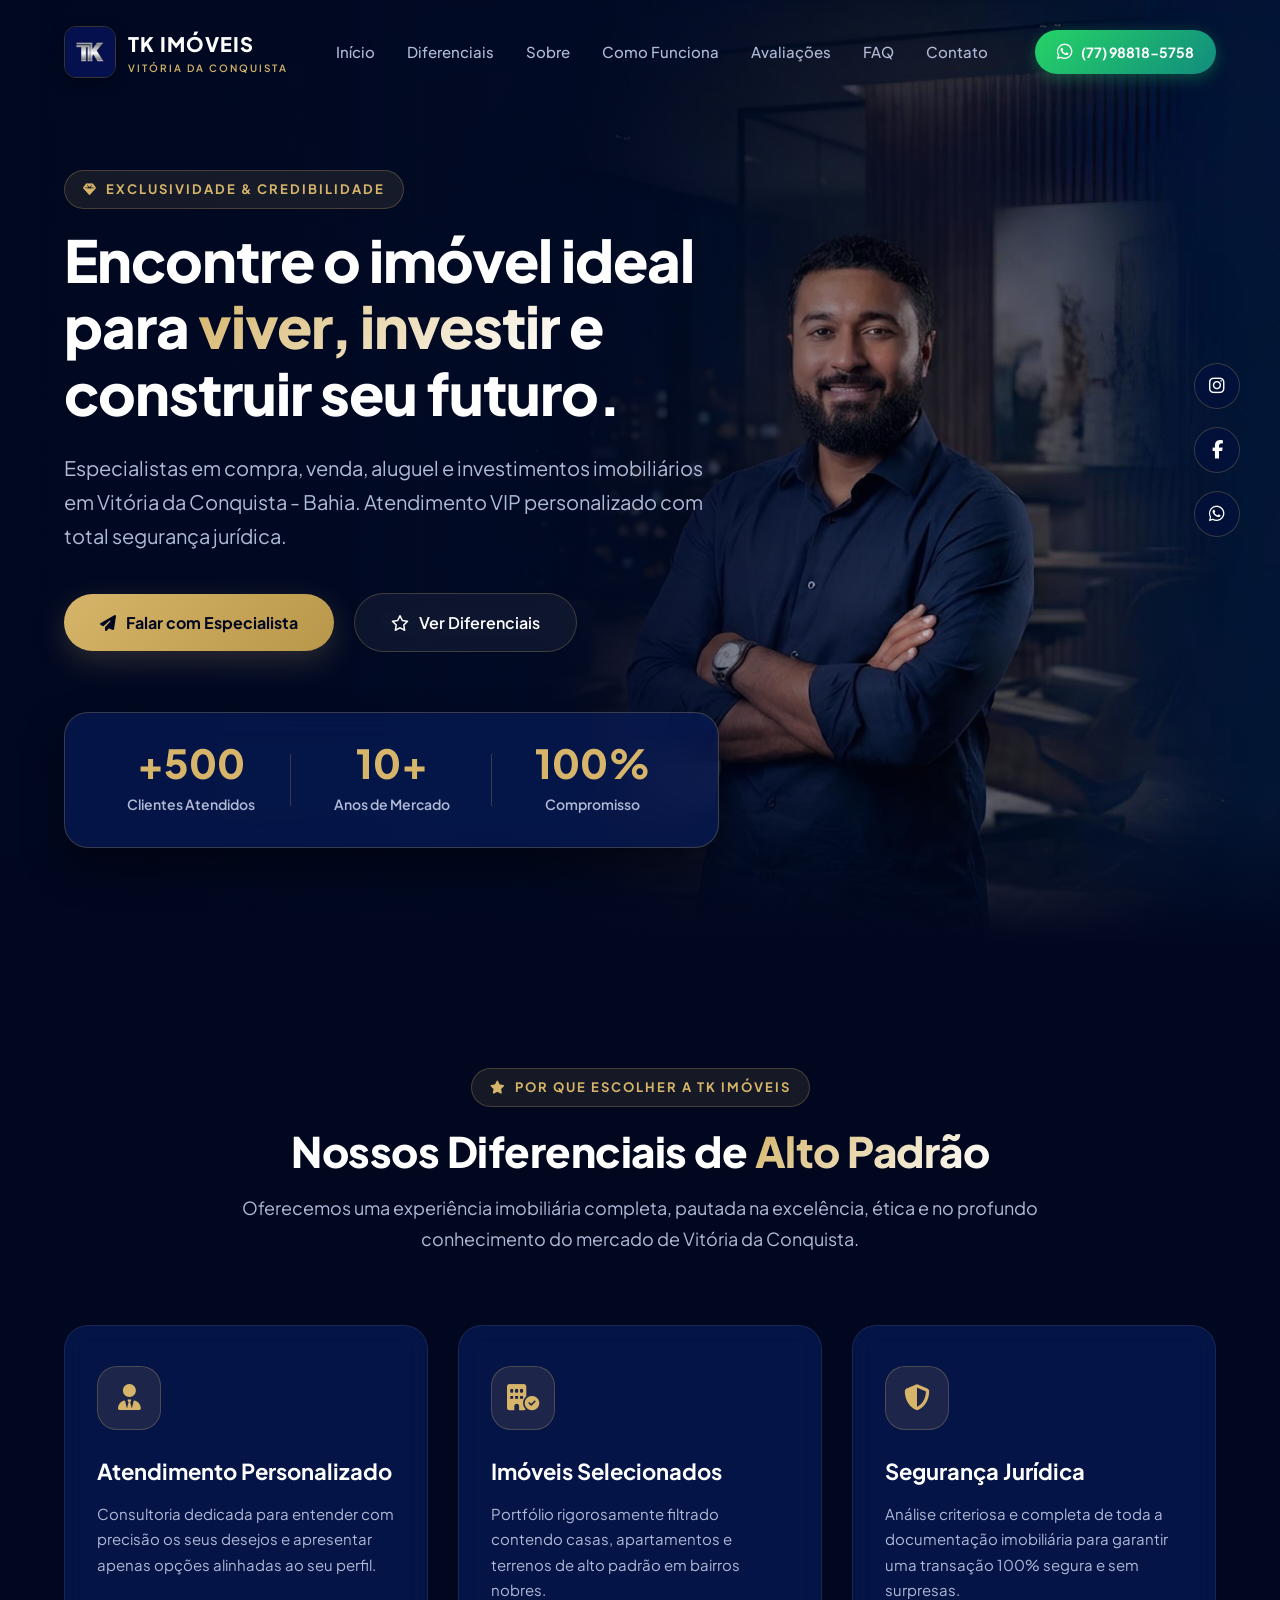
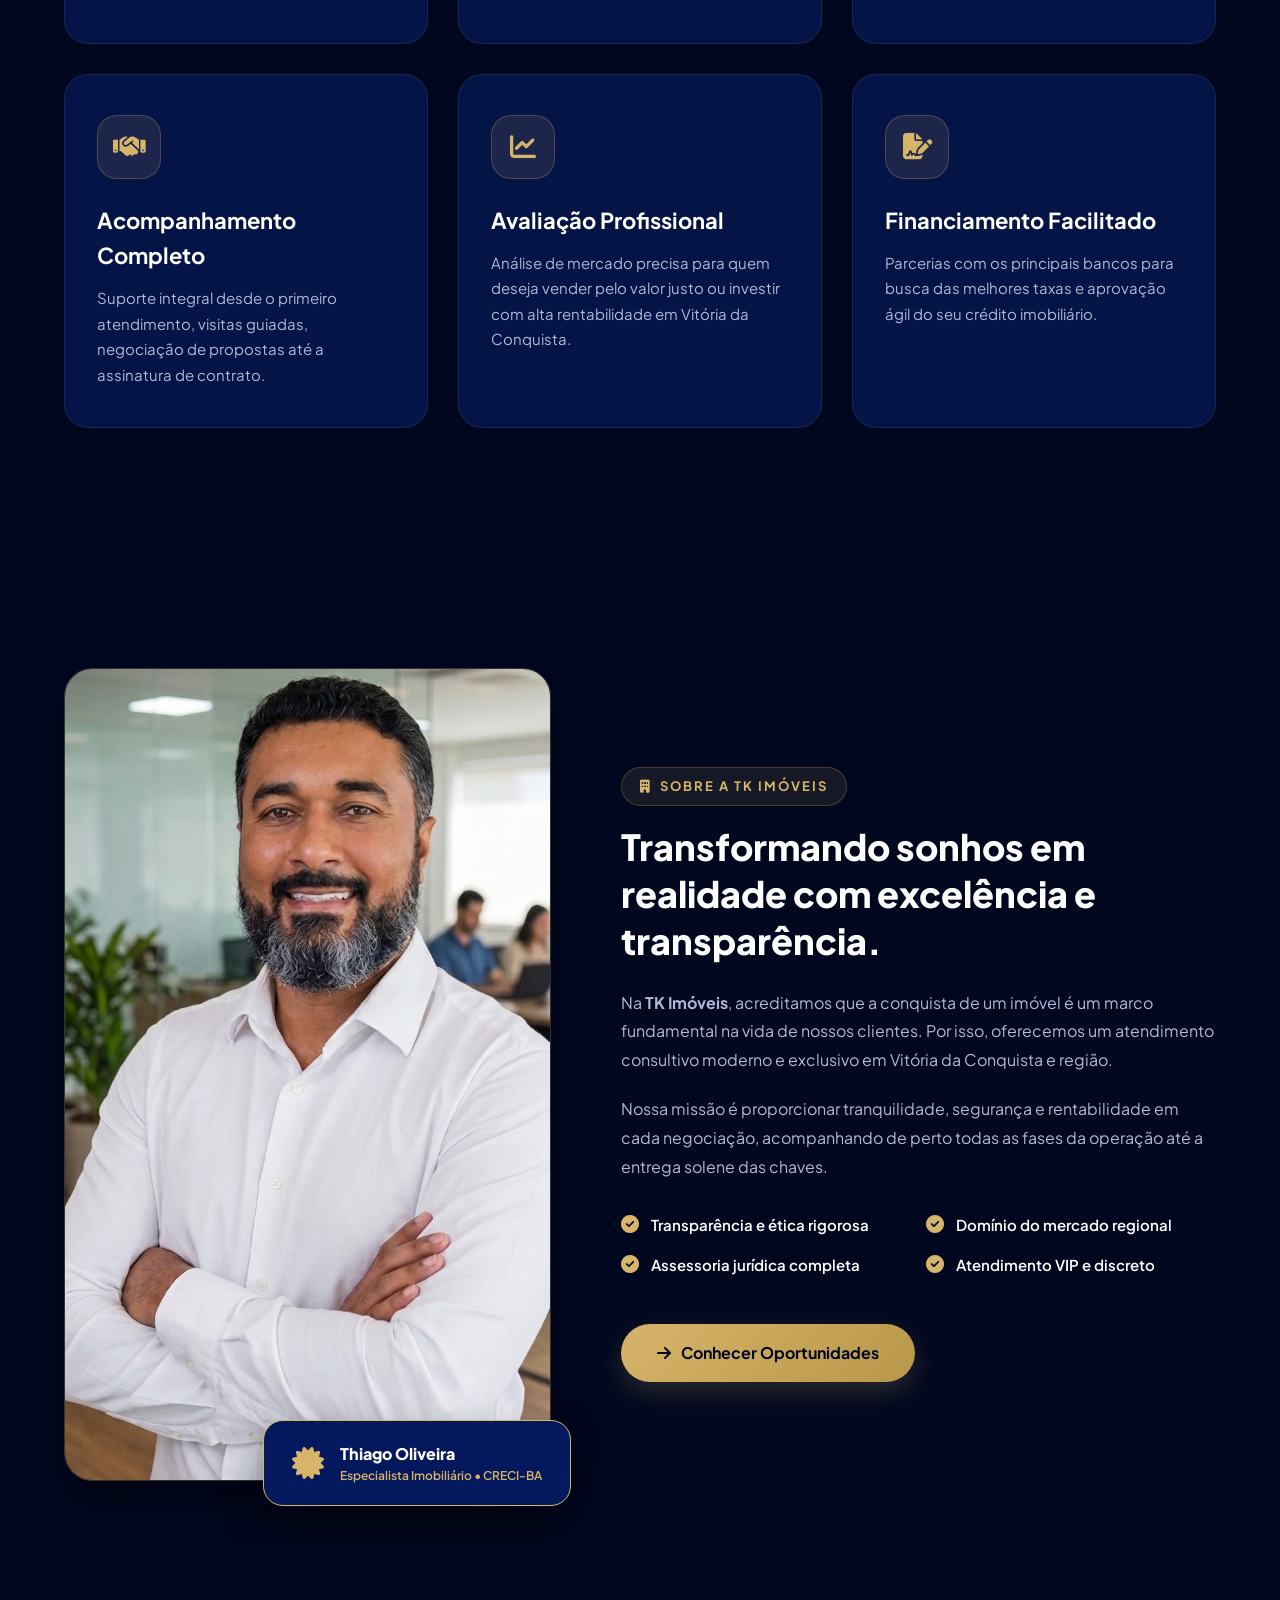
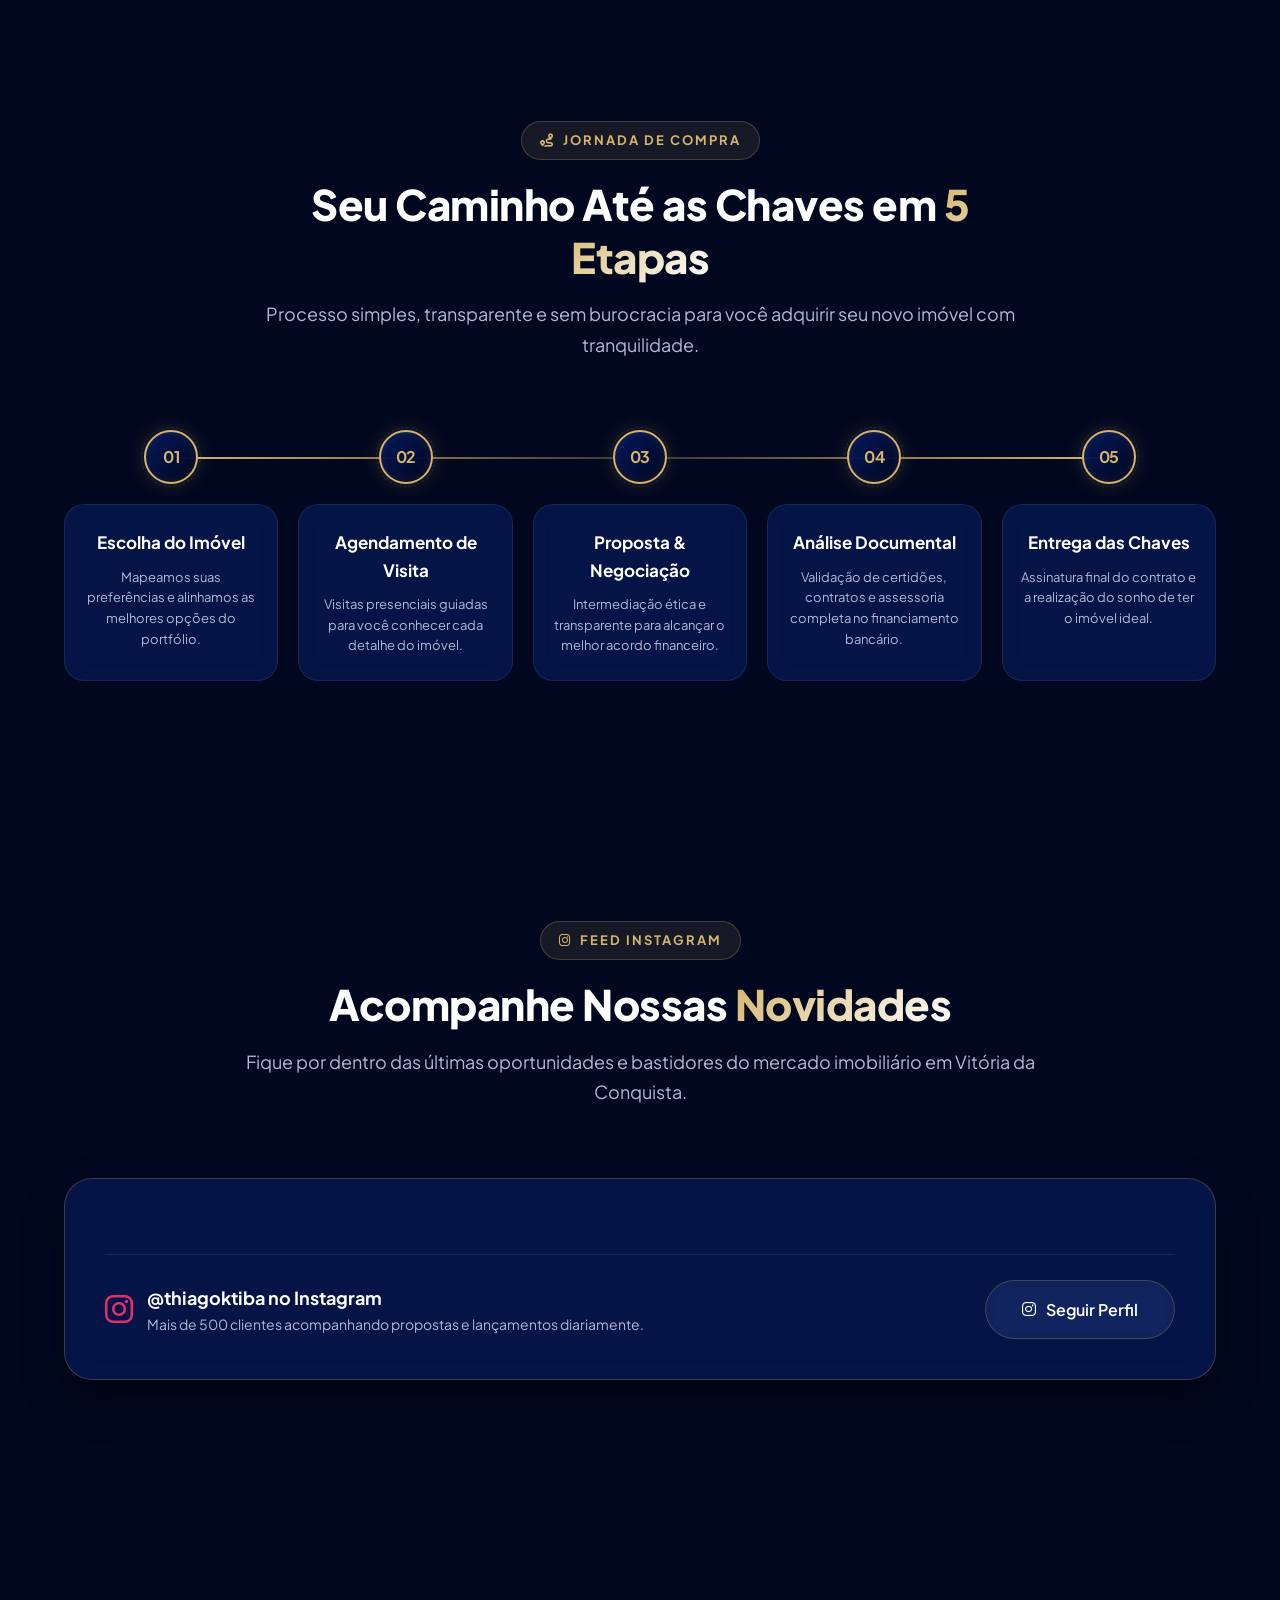
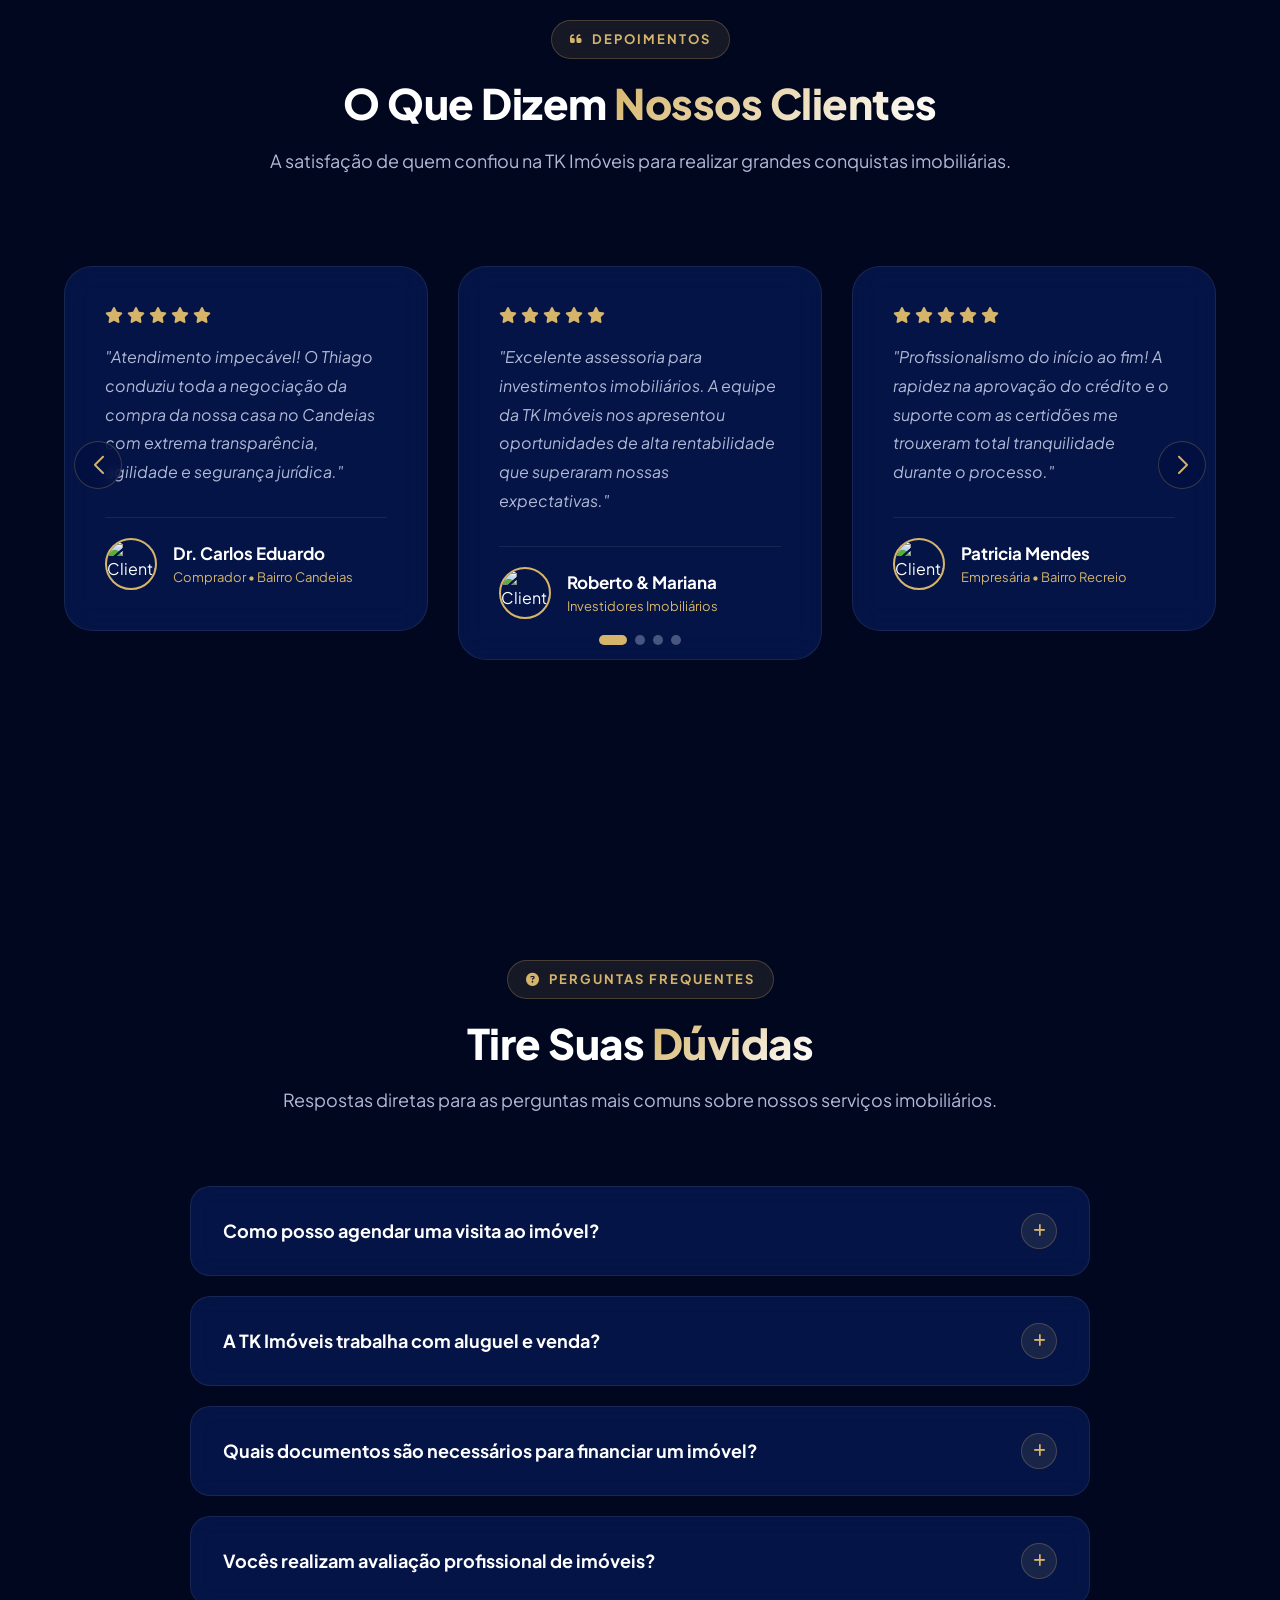
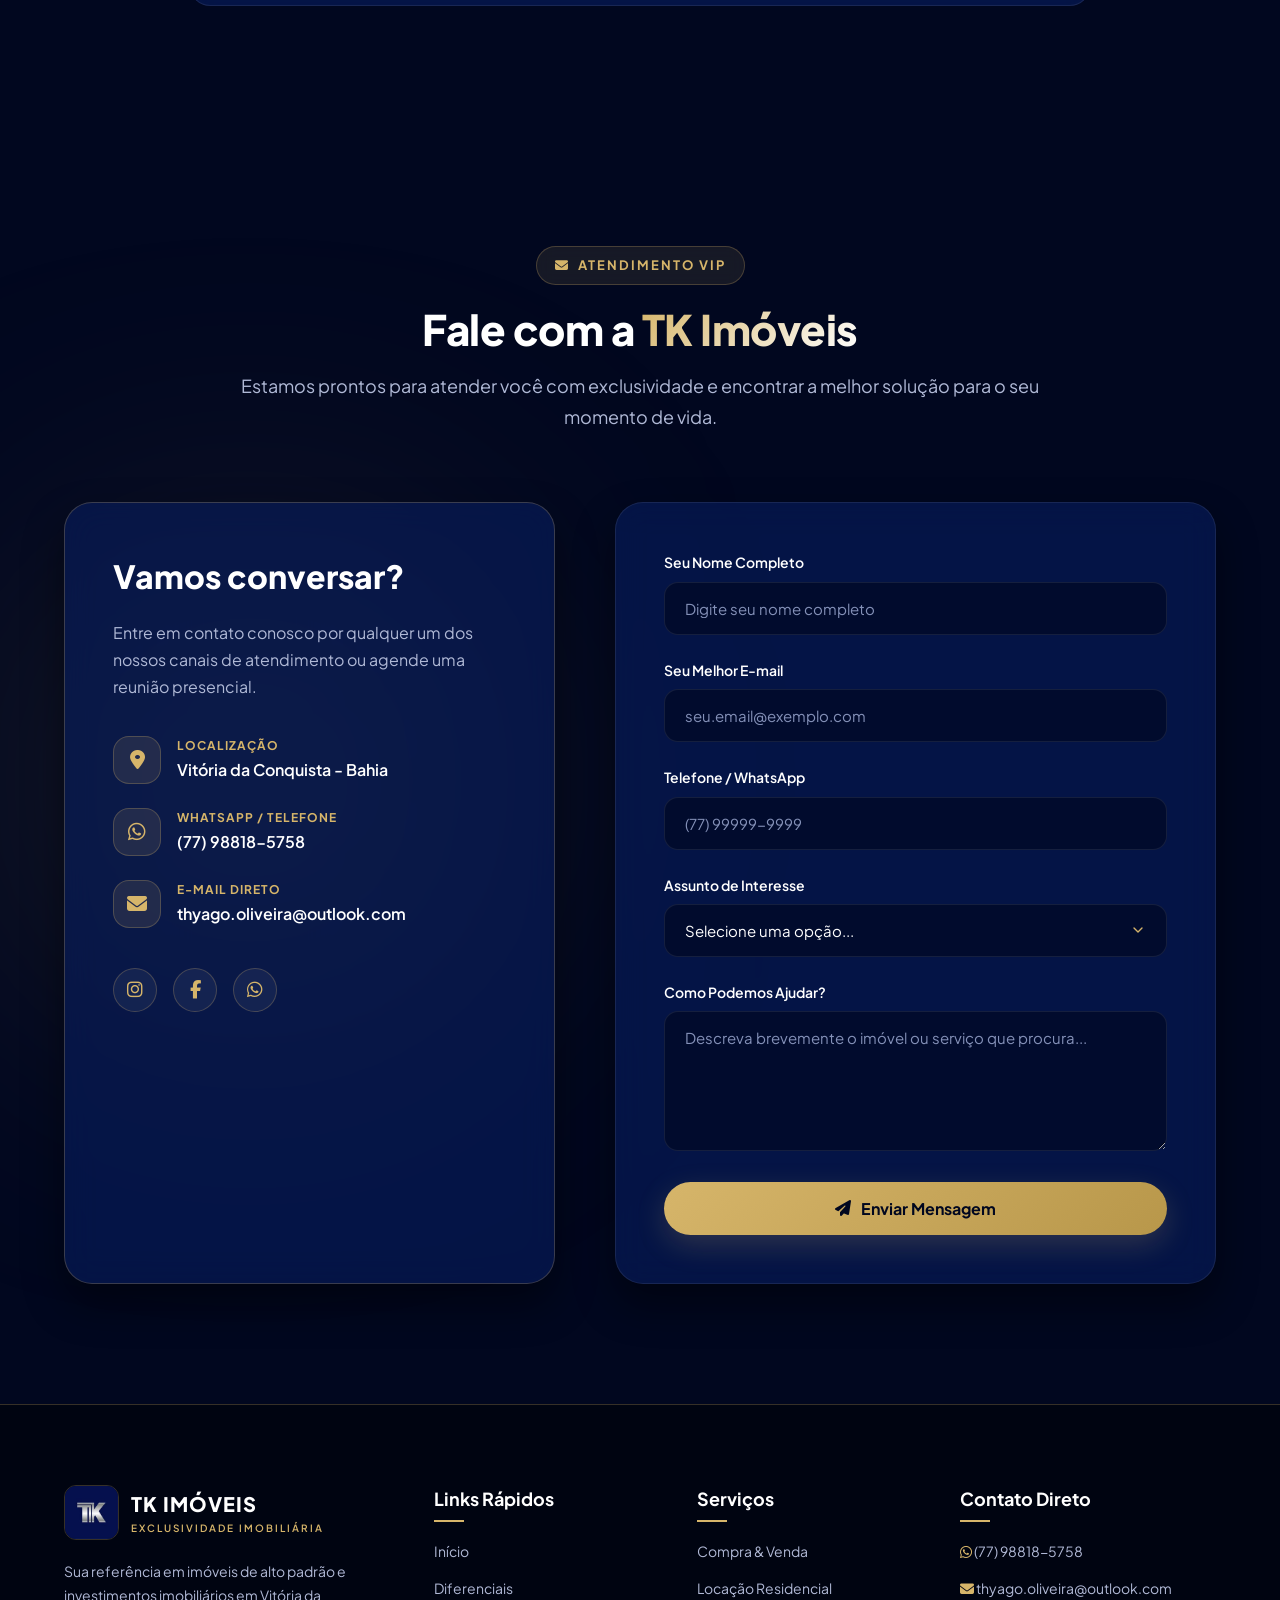
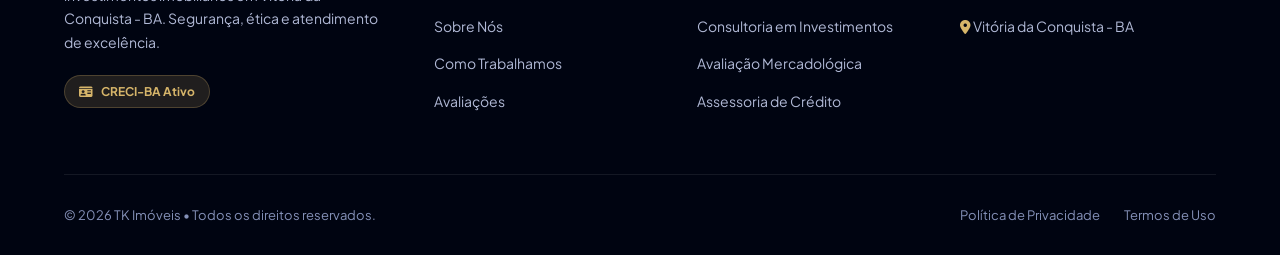
==== commit 0bf49d1b: "alguns ajustes necessários" ====
--- a/index.html
+++ b/index.html
@@ -22,7 +22,7 @@
     <!-- Swiper.js CSS -->
     <link rel="stylesheet" href="https://cdn.jsdelivr.net/npm/swiper@11/swiper-bundle.min.css" />
 
-    <title>TK Imóveis • Imobiliária de Alto Padrão em Vitória da Conquista</title>
+    <title>TK Imóveis • Imobiliária em Vitória da Conquista</title>
     <link rel="stylesheet" href="css/style.css">
 </head>
 
@@ -264,7 +264,7 @@
 
             <div class="process-timeline">
                 <div class="process-step">
-                    <div class="step-number-box">1</div>
+                    <div class="step-number-box">01</div>
                     <div class="step-card">
                         <h4>Escolha do Imóvel</h4>
                         <p>Mapeamos suas preferências e alinhamos as melhores opções do portfólio.</p>
@@ -272,7 +272,7 @@
                 </div>
 
                 <div class="process-step">
-                    <div class="step-number-box">2</div>
+                    <div class="step-number-box">02</div>
                     <div class="step-card">
                         <h4>Agendamento de Visita</h4>
                         <p>Visitas presenciais guiadas para você conhecer cada detalhe do imóvel.</p>
@@ -280,7 +280,7 @@
                 </div>
 
                 <div class="process-step">
-                    <div class="step-number-box">3</div>
+                    <div class="step-number-box">03</div>
                     <div class="step-card">
                         <h4>Proposta & Negociação</h4>
                         <p>Intermediação ética e transparente para alcançar o melhor acordo financeiro.</p>
@@ -288,7 +288,7 @@
                 </div>
 
                 <div class="process-step">
-                    <div class="step-number-box">4</div>
+                    <div class="step-number-box">04</div>
                     <div class="step-card">
                         <h4>Análise Documental</h4>
                         <p>Validação de certidões, contratos e assessoria completa no financiamento bancário.</p>
@@ -296,7 +296,7 @@
                 </div>
 
                 <div class="process-step">
-                    <div class="step-number-box">5</div>
+                    <div class="step-number-box">05</div>
                     <div class="step-card">
                         <h4>Entrega das Chaves</h4>
                         <p>Assinatura final do contrato e a realização do sonho de ter o imóvel ideal.</p>
@@ -726,6 +726,12 @@
         </div>
     </footer>
 
+    <!-- Floating WhatsApp Button -->
+    <a href="https://wa.me/5577988185758?text=Ol%C3%A1%2C%20Thiago!%20Acabei%20de%20visitar%20o%20site%20da%20TK%20Im%C3%B3veis%20e%20gostaria%20de%20conversar%20sobre%20im%C3%B3veis%20dispon%C3%ADveis."
+        target="_blank" class="whatsapp-float-btn" title="Falar no WhatsApp" aria-label="Falar no WhatsApp">
+        <i class="fab fa-whatsapp"></i>
+    </a>
+
     <!-- Swiper.js Script -->
     <script src="https://cdn.jsdelivr.net/npm/swiper@11/swiper-bundle.min.js"></script>
 
--- a/css/style.css
+++ b/css/style.css
@@ -50,11 +50,22 @@
   scroll-padding-top: 100px;
 }
 
+html, body {
+  width: 100%;
+  max-width: 100%;
+  overflow-x: hidden;
+  position: relative;
+}
+
 body {
   background-color: var(--color-midnight);
   color: var(--color-text-white);
-  overflow-x: hidden;
   line-height: 1.6;
+}
+
+img {
+  max-width: 100%;
+  height: auto;
 }
 
 ::selection {
@@ -88,22 +99,25 @@
   filter: blur(140px);
   pointer-events: none;
   z-index: 0;
+  max-width: 100vw;
 }
 
 .aura-1 {
   width: 600px;
   height: 600px;
+  max-width: 80vw;
   background: rgba(4, 24, 94, 0.6);
   top: -100px;
-  right: -100px;
+  right: 0;
 }
 
 .aura-2 {
   width: 500px;
   height: 500px;
+  max-width: 80vw;
   background: rgba(214, 181, 106, 0.12);
   bottom: 10%;
-  left: -150px;
+  left: 0;
 }
 
 /* Container & Sections */
@@ -255,6 +269,32 @@
 .whatsapp-nav-btn:hover {
   transform: translateY(-2px);
   box-shadow: 0 8px 25px rgba(37, 211, 102, 0.5);
+}
+
+.whatsapp-float-btn {
+  display: none;
+  position: fixed;
+  bottom: 30px;
+  right: 30px;
+  width: 58px;
+  height: 58px;
+  border-radius: 50%;
+  background: linear-gradient(135deg, #25D366 0%, #128C7E 100%);
+  color: #ffffff;
+  align-items: center;
+  justify-content: center;
+  font-size: 30px;
+  text-decoration: none;
+  z-index: 9999;
+  border: 1px solid var(--border-gold);
+  box-shadow: 0 8px 25px rgba(37, 211, 102, 0.45);
+  transition: var(--transition-normal);
+}
+
+.whatsapp-float-btn:hover {
+  transform: scale(1.1) translateY(-3px);
+  box-shadow: 0 12px 30px rgba(37, 211, 102, 0.65);
+  color: #ffffff;
 }
 
 /* --------------------------------------------------------------------------
@@ -858,7 +898,7 @@
 .process-timeline::before {
   content: '';
   position: absolute;
-  top: 36px;
+  top: 27px;
   left: 10%;
   width: 80%;
   height: 2px;
@@ -876,27 +916,55 @@
 }
 
 .step-number-box {
-  width: 72px;
-  height: 72px;
+  width: 54px;
+  height: 54px;
+  min-width: 54px;
+  min-height: 54px;
+  max-width: 54px;
+  max-height: 54px;
+  flex-shrink: 0;
+  aspect-ratio: 1 / 1;
   border-radius: 50%;
-  background: var(--color-midnight);
+  background: linear-gradient(135deg, rgba(4, 24, 94, 0.95) 0%, rgba(1, 7, 31, 0.98) 100%);
   border: 2px solid var(--color-gold);
   display: flex;
   align-items: center;
   justify-content: center;
   color: var(--color-gold);
-  font-size: 24px;
-  font-weight: 800;
-  margin-bottom: 24px;
-  box-shadow: 0 0 25px rgba(214, 181, 106, 0.3);
-  transition: var(--transition-normal);
+  font-size: 16px;
+  font-weight: 700;
+  line-height: 1;
+  letter-spacing: -0.5px;
+  margin-bottom: 20px;
+  box-shadow: 0 0 20px rgba(214, 181, 106, 0.2), inset 0 0 10px rgba(214, 181, 106, 0.1);
+  transition: var(--transition-normal);
+  position: relative;
+}
+
+.step-number-box::after {
+  content: '';
+  position: absolute;
+  inset: -5px;
+  border-radius: 50%;
+  border: 1px dashed var(--border-gold);
+  opacity: 0.5;
+  transition: var(--transition-normal);
+  pointer-events: none;
 }
 
 .process-step:hover .step-number-box {
-  background: var(--color-gold);
+  background: linear-gradient(135deg, var(--color-gold) 0%, #e4c67d 100%);
   color: var(--color-midnight);
-  transform: scale(1.15);
-  box-shadow: var(--shadow-gold);
+  transform: scale(1.1);
+  box-shadow: 0 0 28px rgba(214, 181, 106, 0.5);
+  border-color: #ffffff;
+}
+
+.process-step:hover .step-number-box::after {
+  inset: -7px;
+  border-color: var(--color-gold);
+  border-style: solid;
+  opacity: 1;
 }
 
 .step-card {
@@ -1430,8 +1498,16 @@
   }
 
   .diferenciais-grid,
-  .imoveis-grid {
+  .authority-grid {
     grid-template-columns: repeat(2, 1fr);
+  }
+
+  .institutional-metrics-bar {
+    grid-template-columns: repeat(2, 1fr);
+  }
+
+  .inst-metric:not(:last-child)::after {
+    display: none;
   }
 
   .process-timeline {
@@ -1453,7 +1529,7 @@
   .about-grid,
   .contact-grid {
     grid-template-columns: 1fr;
-    gap: 50px;
+    gap: 40px;
   }
 
   .nav-menu {
@@ -1485,6 +1561,14 @@
     display: none;
   }
 
+  .whatsapp-nav-btn {
+    display: none;
+  }
+
+  .whatsapp-float-btn {
+    display: flex;
+  }
+
   .hero-title {
     font-size: 42px;
   }
@@ -1502,17 +1586,19 @@
   .hero {
     background: linear-gradient(180deg, rgba(1, 7, 31, 0.92) 0%, rgba(1, 7, 31, 0.75) 50%, rgba(1, 7, 31, 0.92) 100%),
       url('../imagens/background.jpg') 75% top / cover no-repeat;
-    padding-top: 140px;
+    padding-top: 130px;
+    padding-bottom: 60px;
   }
 
   .section-header h2 {
     font-size: 32px;
   }
 
-  .hero-stats-card {
+  .hero-stats-card,
+  .institutional-metrics-bar {
     grid-template-columns: 1fr;
     gap: 20px;
-    padding: 24px;
+    padding: 24px 18px;
   }
 
   .stat-item:not(:last-child)::after {
@@ -1520,7 +1606,7 @@
   }
 
   .diferenciais-grid,
-  .imoveis-grid,
+  .authority-grid,
   .process-timeline {
     grid-template-columns: 1fr;
   }
@@ -1540,4 +1626,87 @@
     right: 0;
     margin-top: 20px;
   }
+
+  .ghost-watermark {
+    display: none;
+  }
+}
+
+@media (max-width: 480px) {
+  .container {
+    width: 92%;
+    padding: 0;
+  }
+
+  section {
+    padding: 60px 0;
+  }
+
+  .hero-title {
+    font-size: 28px;
+    line-height: 1.25;
+  }
+
+  .hero-subtitle {
+    font-size: 14px;
+    margin-bottom: 24px;
+  }
+
+  .badge-tag {
+    font-size: 11px;
+    padding: 6px 12px;
+    letter-spacing: 1px;
+    white-space: normal;
+    text-align: center;
+  }
+
+  .hero-actions {
+    flex-direction: column;
+    width: 100%;
+    gap: 12px;
+  }
+
+  .hero-actions .btn,
+  .hero-actions .btn-secondary {
+    width: 100%;
+    padding: 14px 20px;
+    font-size: 14px;
+  }
+
+  .hero-stats-card,
+  .institutional-metrics-bar,
+  .contact-info-card,
+  .contact-form-wrapper,
+  .insta-box-wrapper {
+    padding: 20px 14px;
+    border-radius: 18px;
+  }
+
+  .stat-number,
+  .inst-number {
+    font-size: 28px;
+  }
+
+  .section-header h2 {
+    font-size: 24px;
+  }
+
+  .whatsapp-float-btn {
+    bottom: 18px;
+    right: 18px;
+    width: 50px;
+    height: 50px;
+    font-size: 26px;
+  }
+
+  .insta-cta-bar {
+    flex-direction: column;
+    gap: 16px;
+    text-align: center;
+  }
+
+  .insta-cta-text {
+    flex-direction: column;
+    text-align: center;
+  }
 }
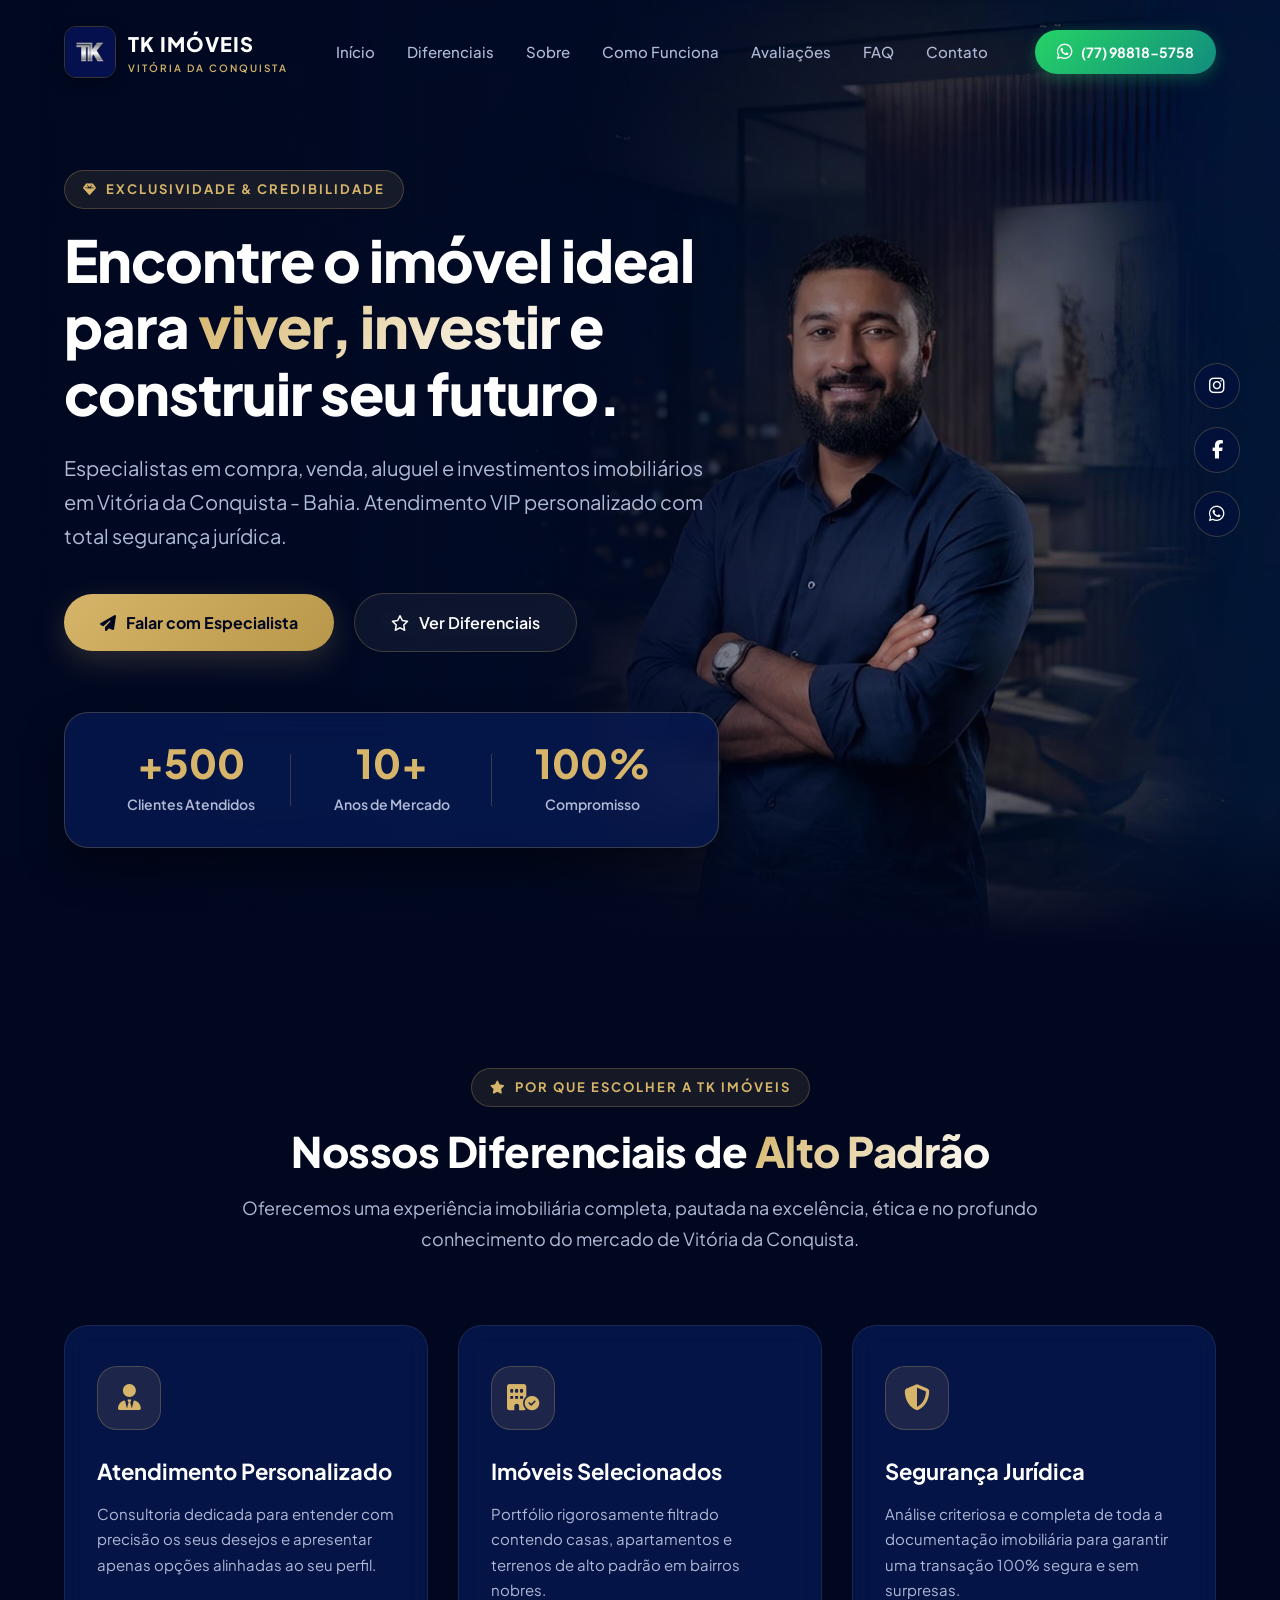
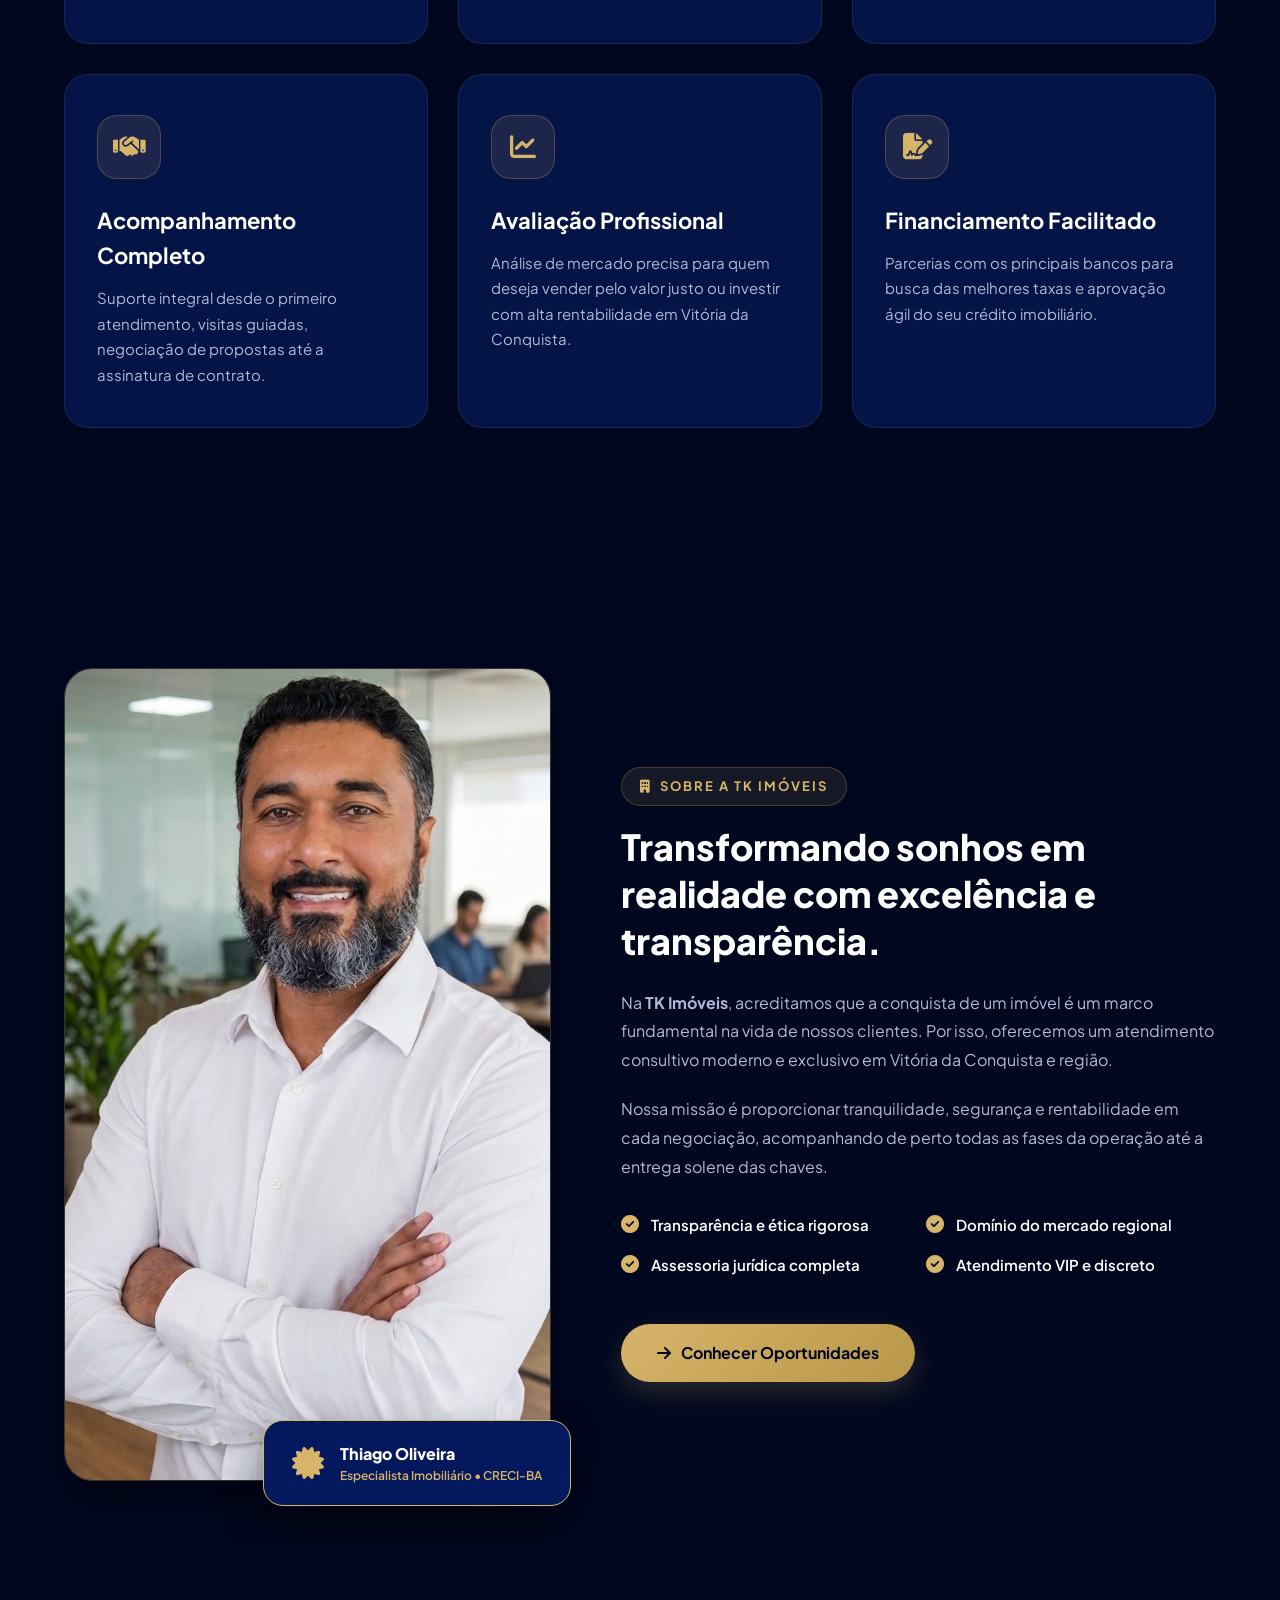
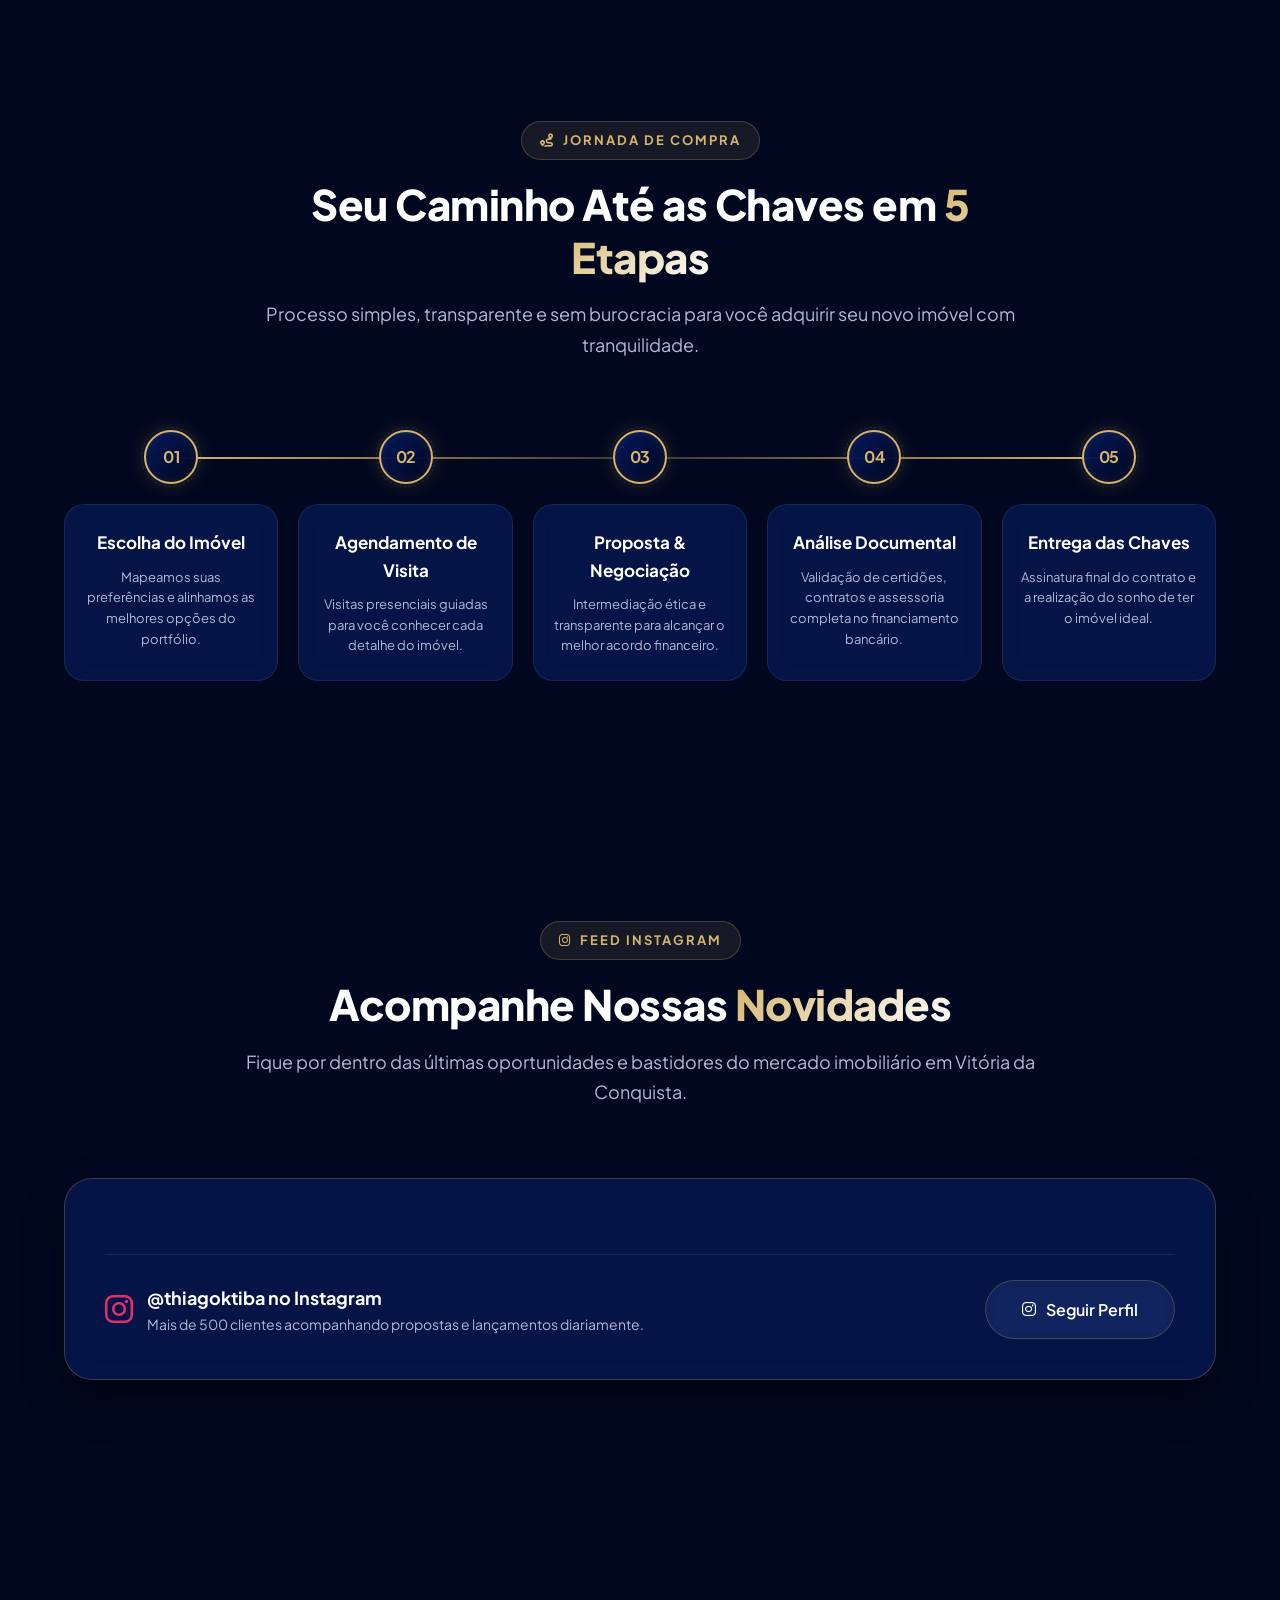
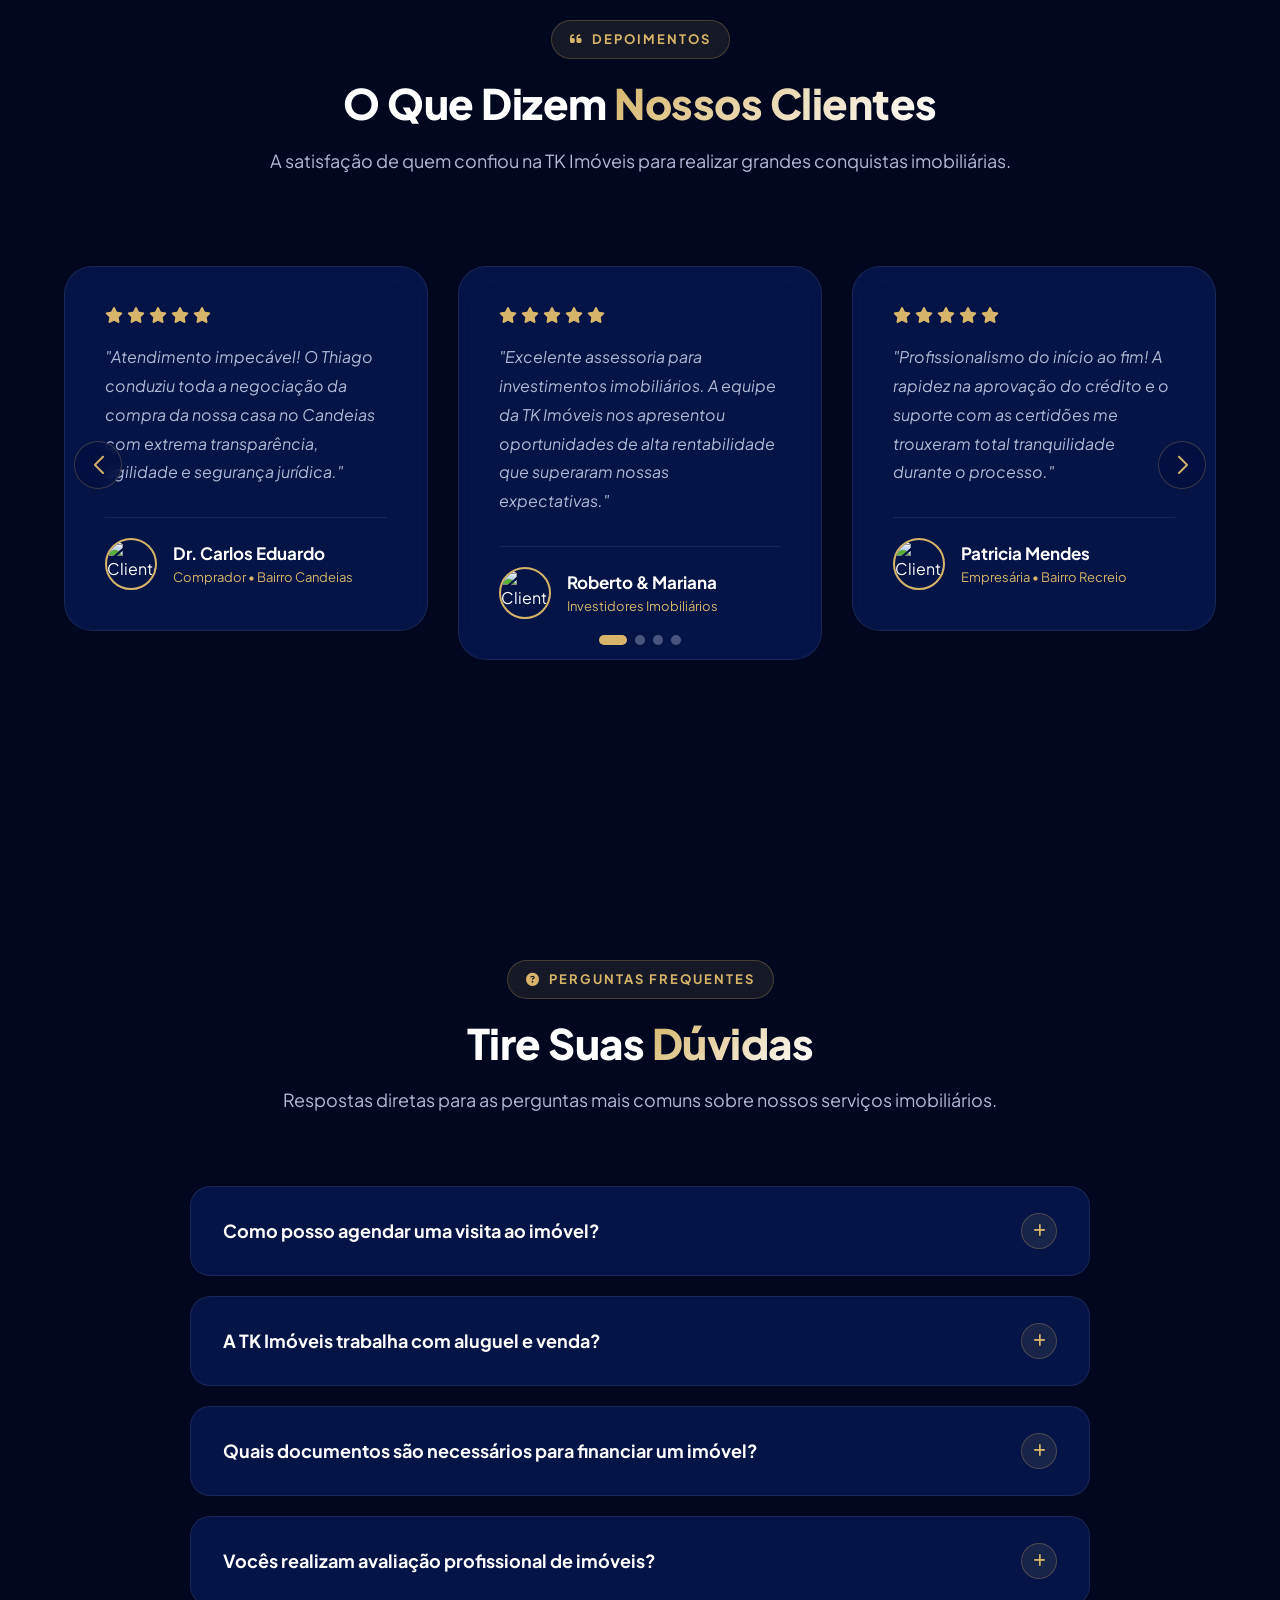
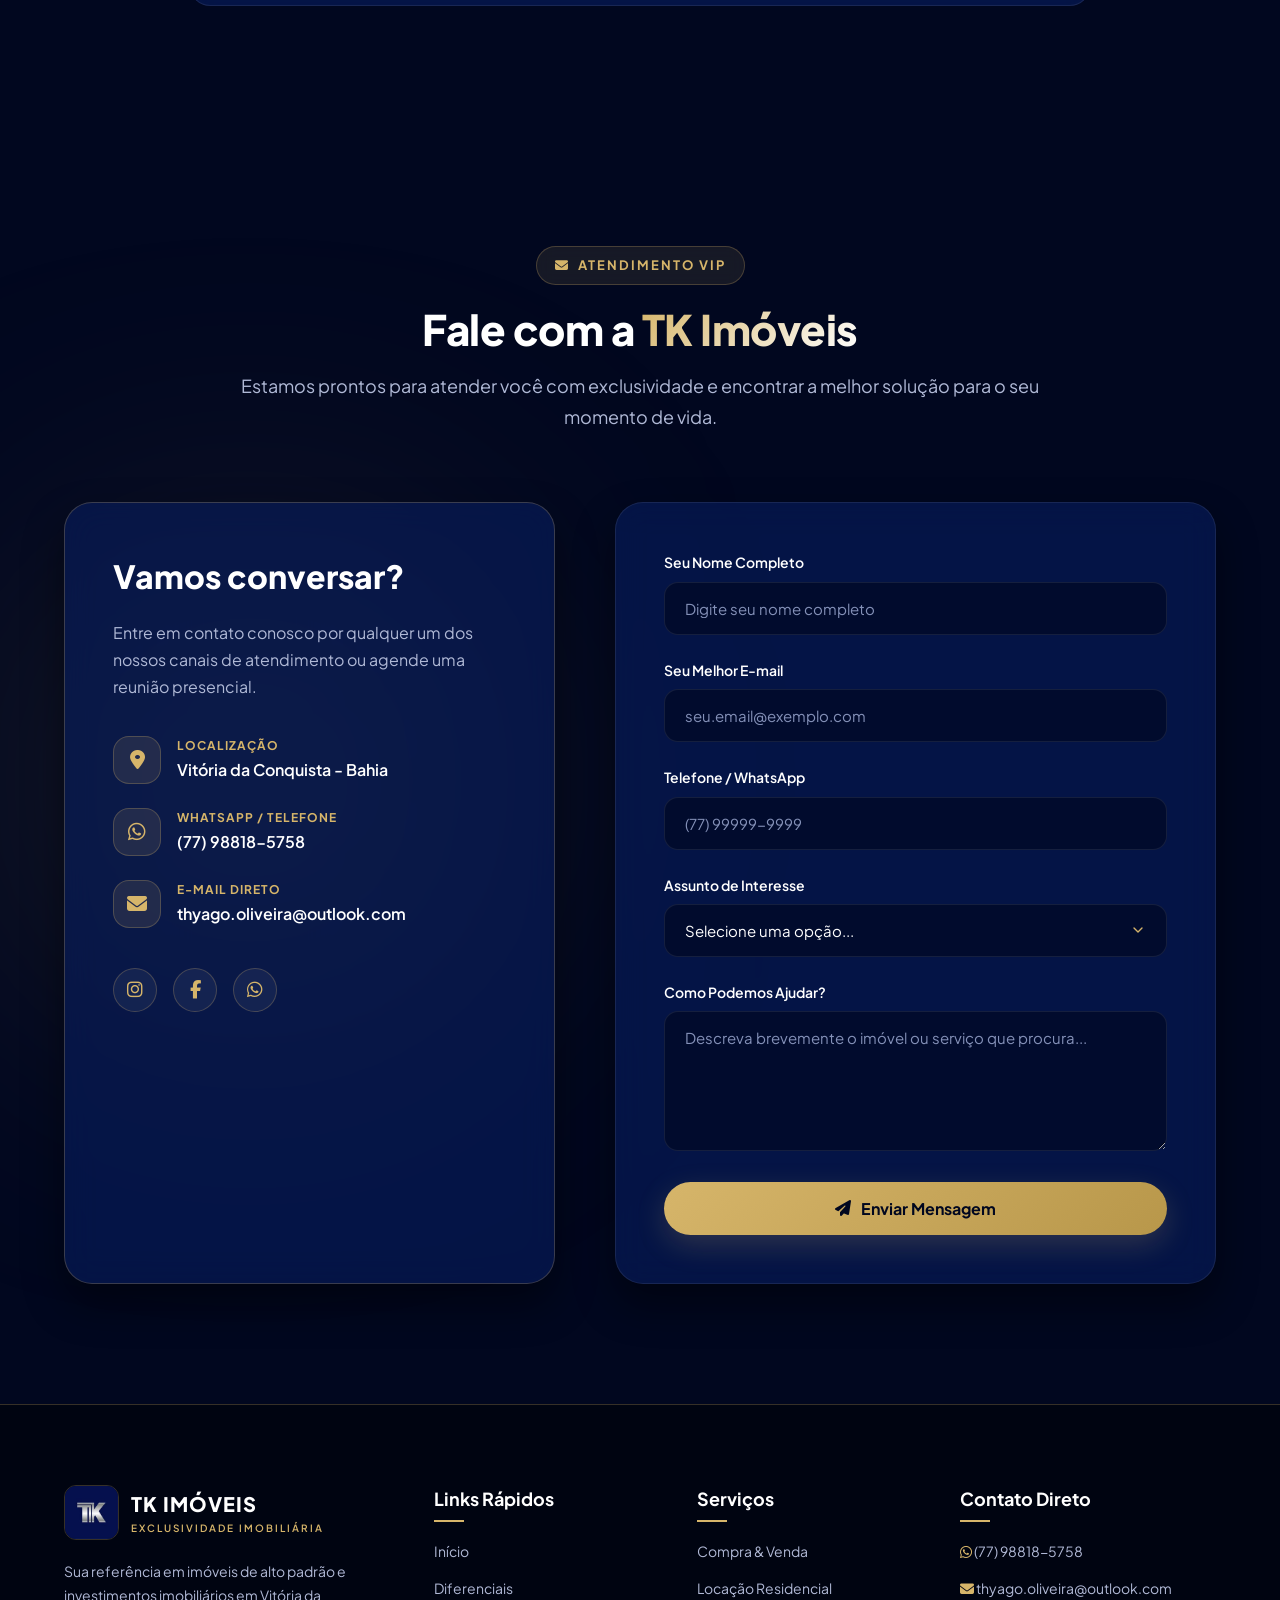
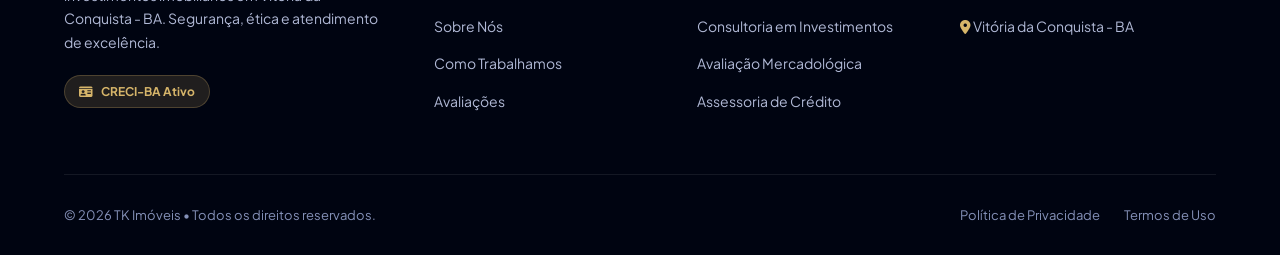
==== commit cd968075: "ajuste para ficar mais rapido no mobile" ====
--- a/index.html
+++ b/index.html
@@ -23,6 +23,7 @@
     <link rel="stylesheet" href="https://cdn.jsdelivr.net/npm/swiper@11/swiper-bundle.min.css" />
 
     <title>TK Imóveis • Imobiliária em Vitória da Conquista</title>
+    <link rel="preload" as="image" href="imagens/background.jpg">
     <link rel="stylesheet" href="css/style.css">
 </head>
 
@@ -203,7 +204,7 @@
                 <div class="about-image-wrapper">
                     <span class="ghost-watermark">TK</span>
                     <div class="about-photo-card">
-                        <img src="imagens/fotothiago.png" alt="Thiago Oliveira - TK Imóveis">
+                        <img src="imagens/fotothiago.png" alt="Thiago Oliveira - TK Imóveis" loading="lazy">
                     </div>
                     <div class="about-badge">
                         <i class="fa-solid fa-certificate"></i>
@@ -382,7 +383,7 @@
                                 </p>
                                 <div class="client-info">
                                     <img src="https://images.unsplash.com/photo-1534528741775-53994a69daeb?auto=format&fit=crop&w=150&q=80"
-                                        alt="Cliente" class="client-avatar">
+                                        alt="Cliente" class="client-avatar" loading="lazy">
                                     <div>
                                         <div class="client-name">Dr. Carlos Eduardo</div>
                                         <div class="client-role">Comprador • Bairro Candeias</div>
@@ -407,7 +408,7 @@
                                 </p>
                                 <div class="client-info">
                                     <img src="https://images.unsplash.com/photo-1507003211169-0a1dd7228f2d?auto=format&fit=crop&w=150&q=80"
-                                        alt="Cliente" class="client-avatar">
+                                        alt="Cliente" class="client-avatar" loading="lazy">
                                     <div>
                                         <div class="client-name">Roberto & Mariana</div>
                                         <div class="client-role">Investidores Imobiliários</div>
@@ -432,7 +433,7 @@
                                 </p>
                                 <div class="client-info">
                                     <img src="https://images.unsplash.com/photo-1573496359142-b8d87734a5a2?auto=format&fit=crop&w=150&q=80"
-                                        alt="Cliente" class="client-avatar">
+                                        alt="Cliente" class="client-avatar" loading="lazy">
                                     <div>
                                         <div class="client-name">Patricia Mendes</div>
                                         <div class="client-role">Empresária • Bairro Recreio</div>
@@ -457,7 +458,7 @@
                                 </p>
                                 <div class="client-info">
                                     <img src="https://images.unsplash.com/photo-1500648767791-00dcc994a43e?auto=format&fit=crop&w=150&q=80"
-                                        alt="Cliente" class="client-avatar">
+                                        alt="Cliente" class="client-avatar" loading="lazy">
                                     <div>
                                         <div class="client-name">Fernando Souza</div>
                                         <div class="client-role">Vendedor • Bairro Primavera</div>
@@ -733,7 +734,7 @@
     </a>
 
     <!-- Swiper.js Script -->
-    <script src="https://cdn.jsdelivr.net/npm/swiper@11/swiper-bundle.min.js"></script>
+    <script src="https://cdn.jsdelivr.net/npm/swiper@11/swiper-bundle.min.js" defer></script>
 
     <!-- Main JavaScript Controller -->
     <script src="js/script.js" defer></script>
--- a/css/style.css
+++ b/css/style.css
@@ -50,7 +50,8 @@
   scroll-padding-top: 100px;
 }
 
-html, body {
+html,
+body {
   width: 100%;
   max-width: 100%;
   overflow-x: hidden;
@@ -1522,6 +1523,31 @@
   .footer-grid {
     grid-template-columns: repeat(2, 1fr);
   }
+
+  .whatsapp-nav-btn {
+    display: none;
+  }
+
+  .whatsapp-float-btn {
+    display: flex;
+  }
+
+
+}
+
+.nav-overlay {
+  position: fixed;
+  inset: 0;
+  background: rgba(0, 0, 0, 0.6);
+  opacity: 0;
+  visibility: hidden;
+  transition: opacity 0.35s ease, visibility 0.35s ease;
+  z-index: 998;
+}
+
+.nav-overlay.active {
+  opacity: 1;
+  visibility: visible;
 }
 
 @media (max-width: 992px) {
@@ -1535,22 +1561,51 @@
   .nav-menu {
     position: fixed;
     top: 0;
-    right: -100%;
+    right: 0;
     width: 80%;
     max-width: 380px;
     height: 100vh;
     background: rgba(1, 7, 31, 0.98);
-    backdrop-filter: blur(25px);
+    backdrop-filter: none;
+    -webkit-backdrop-filter: none;
     border-left: 1px solid var(--border-gold);
     flex-direction: column;
     justify-content: center;
     padding: 60px 40px;
-    transition: var(--transition-normal);
+    transform: translateX(100%);
+    transition: transform var(--transition-normal);
+    will-change: transform;
     z-index: 999;
   }
 
   .nav-menu.active {
-    right: 0;
+    transform: translateX(0);
+  }
+
+  /* Otimizações de Performance Mobile: Remoção do backdrop-filter (blur) */
+  header.scrolled {
+    background: rgba(1, 7, 31, 0.96);
+    backdrop-filter: none;
+    -webkit-backdrop-filter: none;
+  }
+
+  .dif-card,
+  .testimonial-card,
+  .faq-item,
+  .contact-info-card,
+  .contact-form-wrapper,
+  .insta-box-wrapper,
+  .hero-stats-card,
+  .step-card,
+  .swiper-button-next,
+  .swiper-button-prev {
+    backdrop-filter: none;
+    -webkit-backdrop-filter: none;
+    background: rgba(4, 24, 94, 0.85);
+  }
+
+  .aura-bg {
+    filter: blur(50px);
   }
 
   .hamburger {
@@ -1561,14 +1616,6 @@
     display: none;
   }
 
-  .whatsapp-nav-btn {
-    display: none;
-  }
-
-  .whatsapp-float-btn {
-    display: flex;
-  }
-
   .hero-title {
     font-size: 42px;
   }
@@ -1579,6 +1626,10 @@
 }
 
 @media (max-width: 768px) {
+  .aura-bg {
+    display: none;
+  }
+
   section {
     padding: 80px 0;
   }
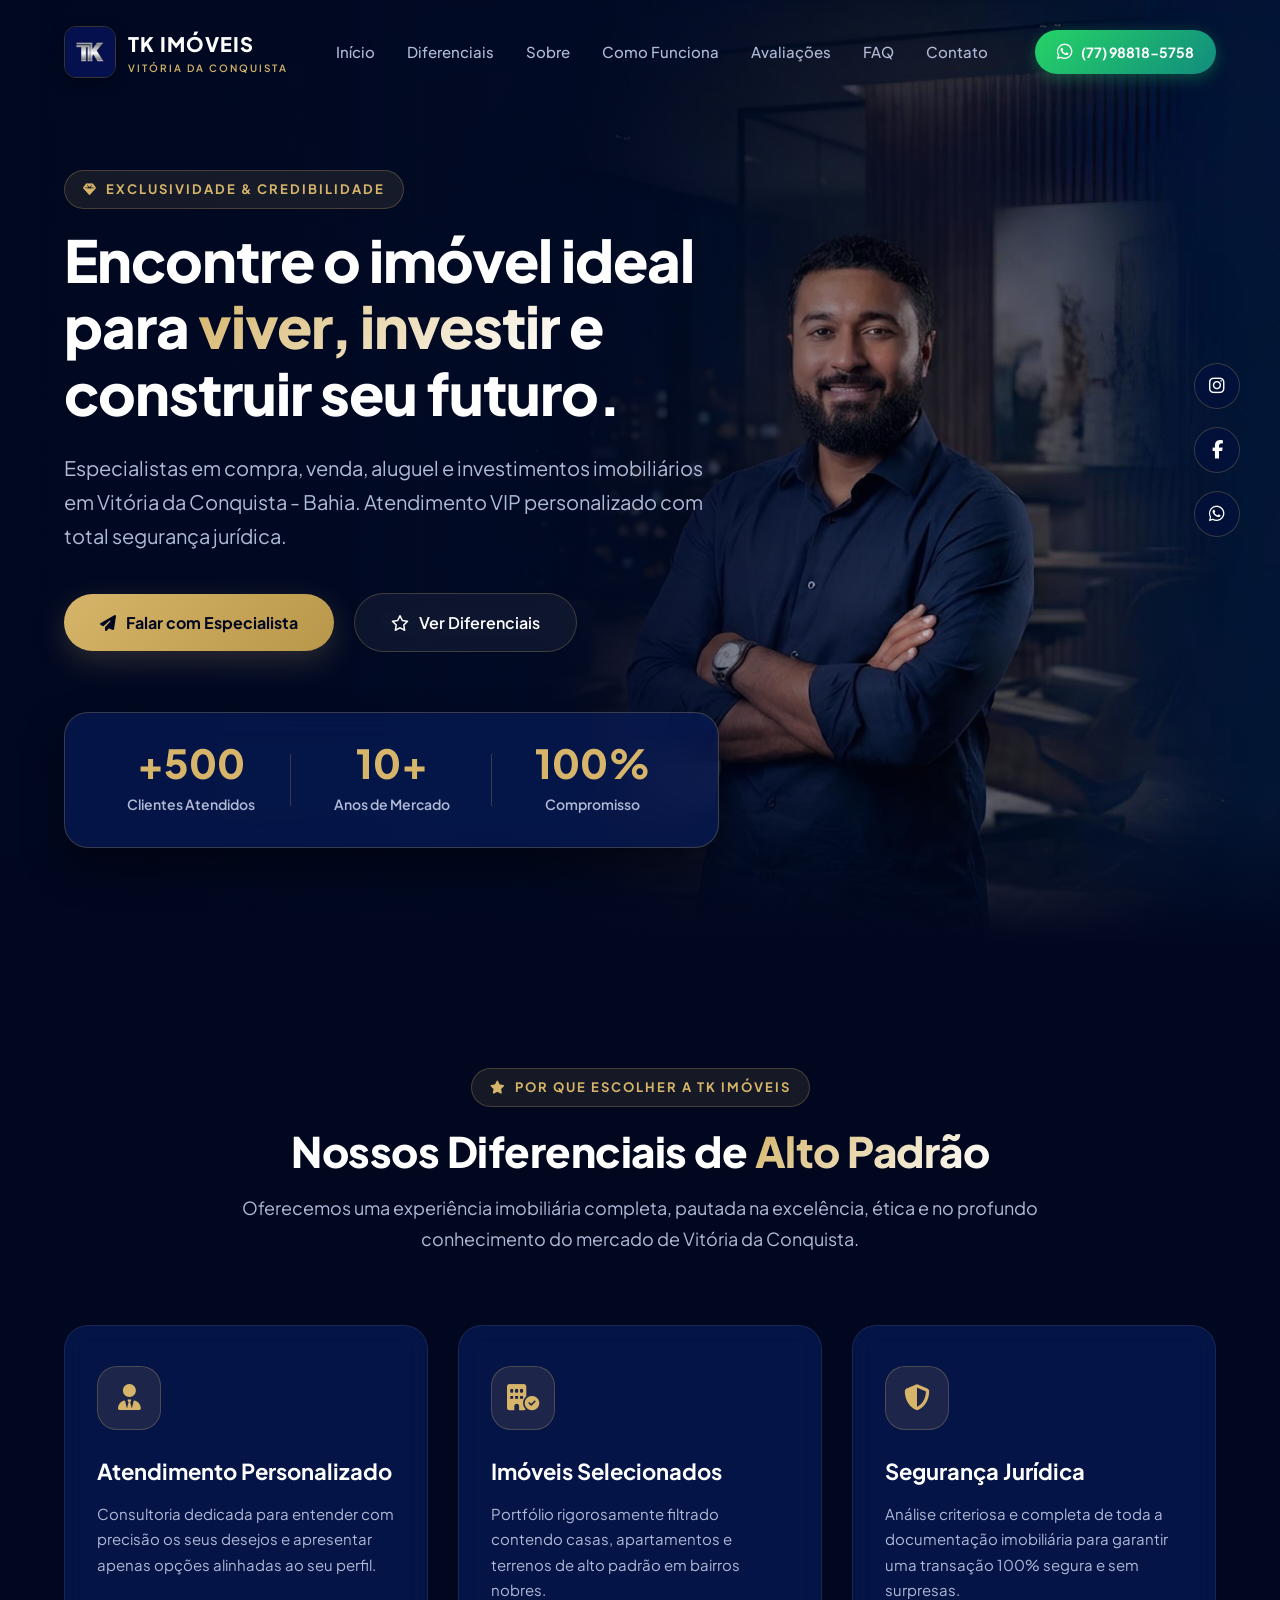
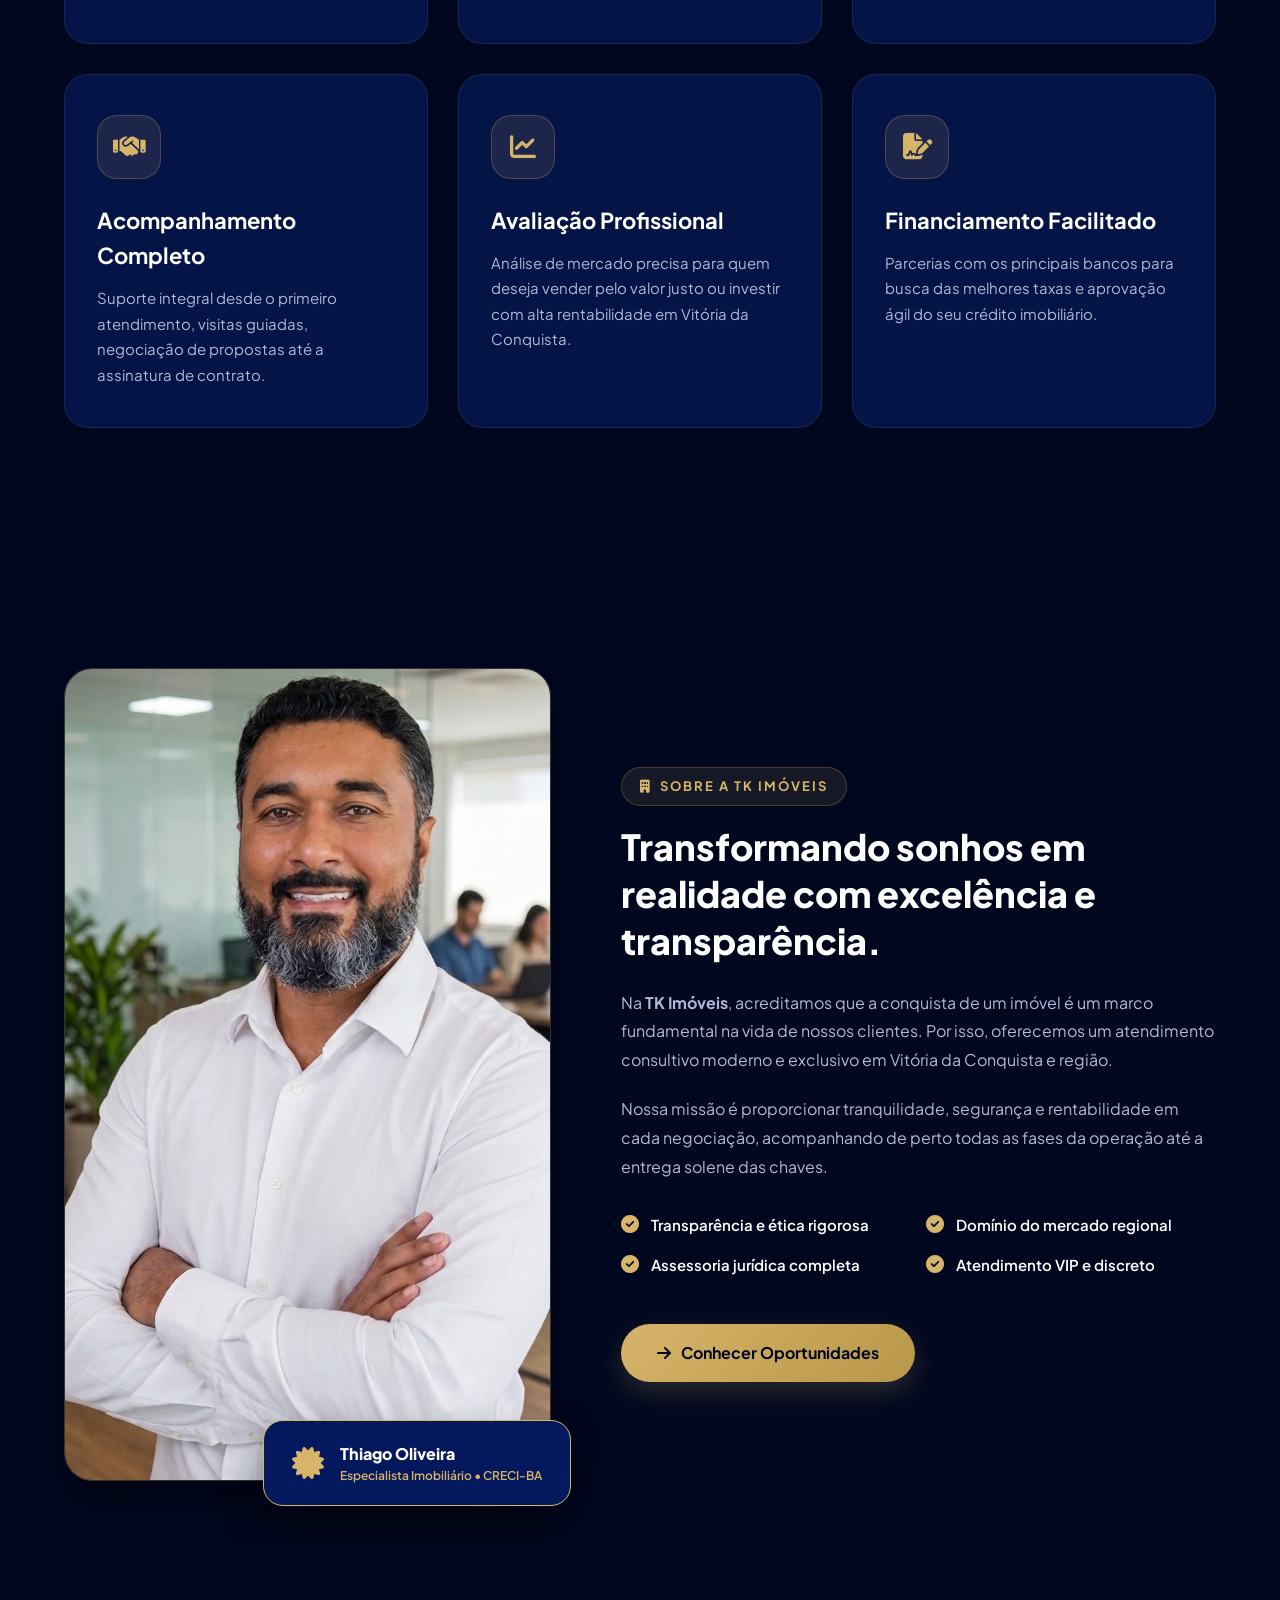
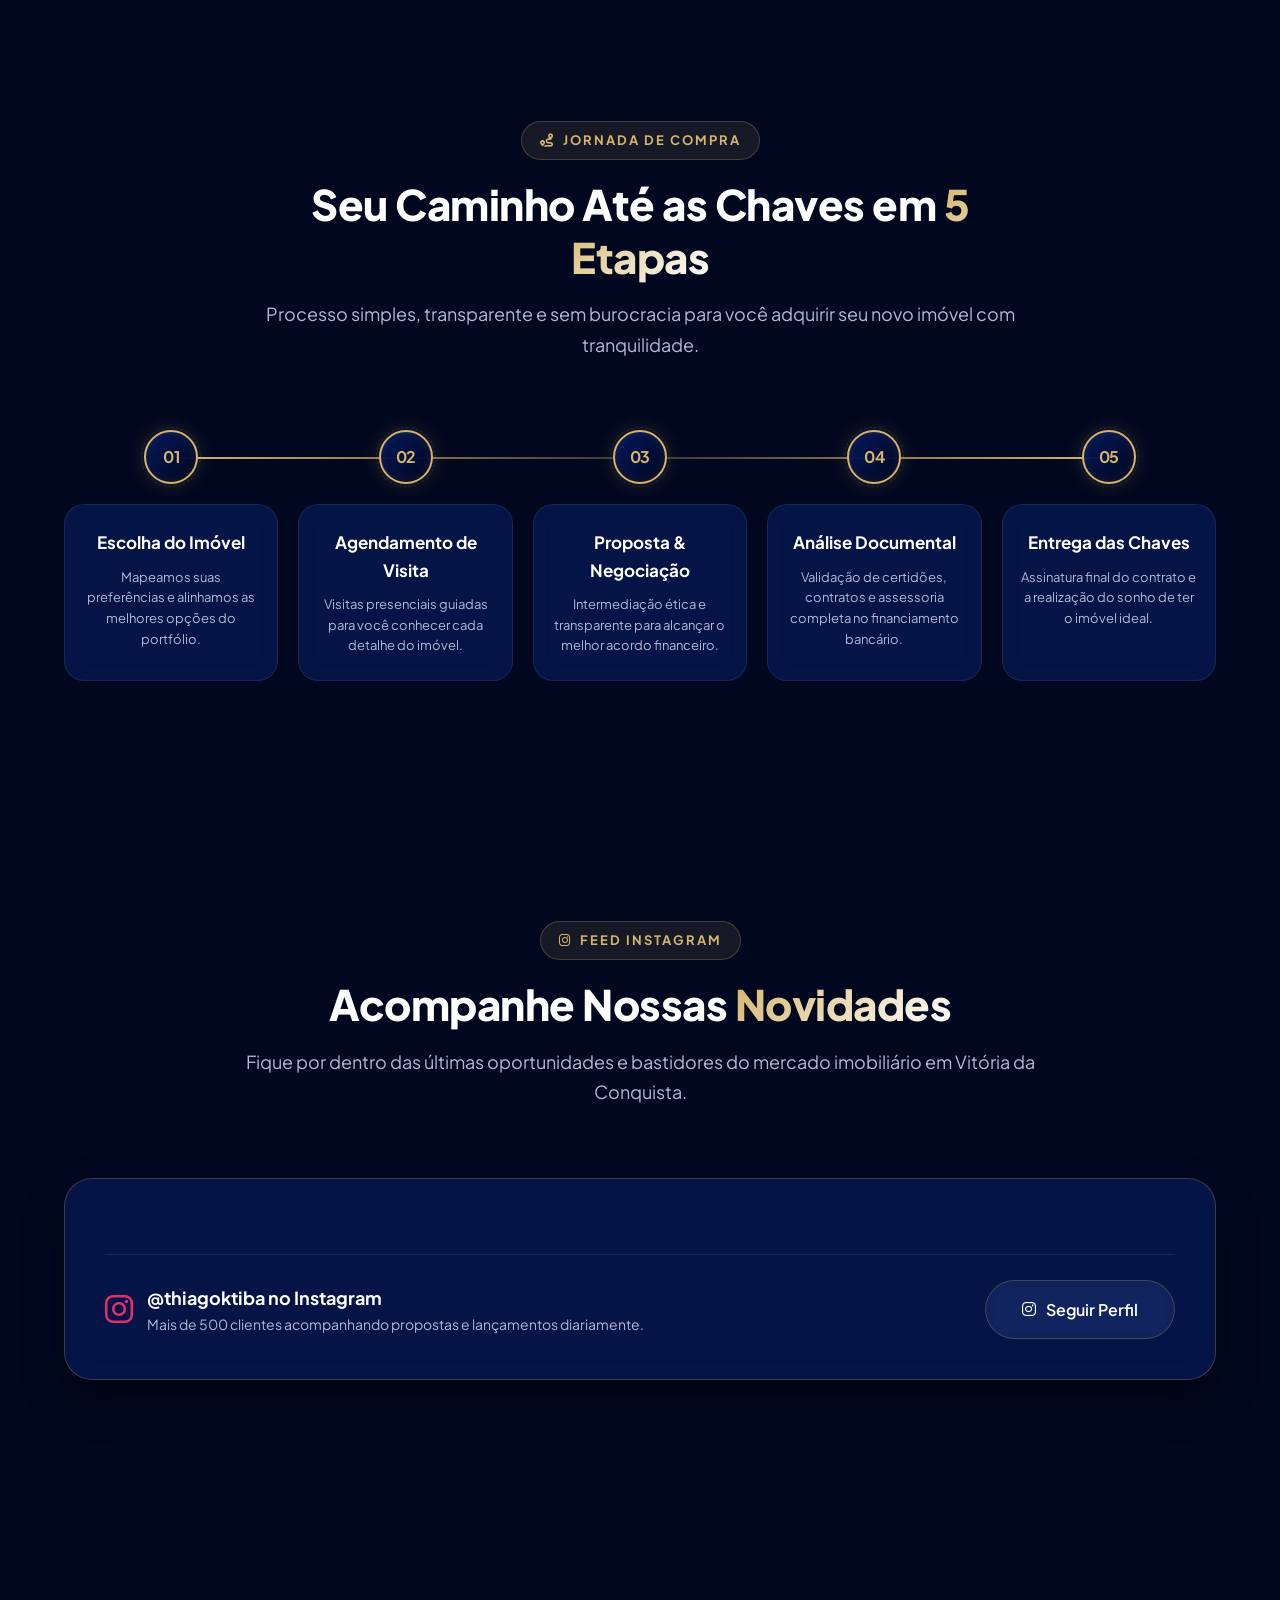
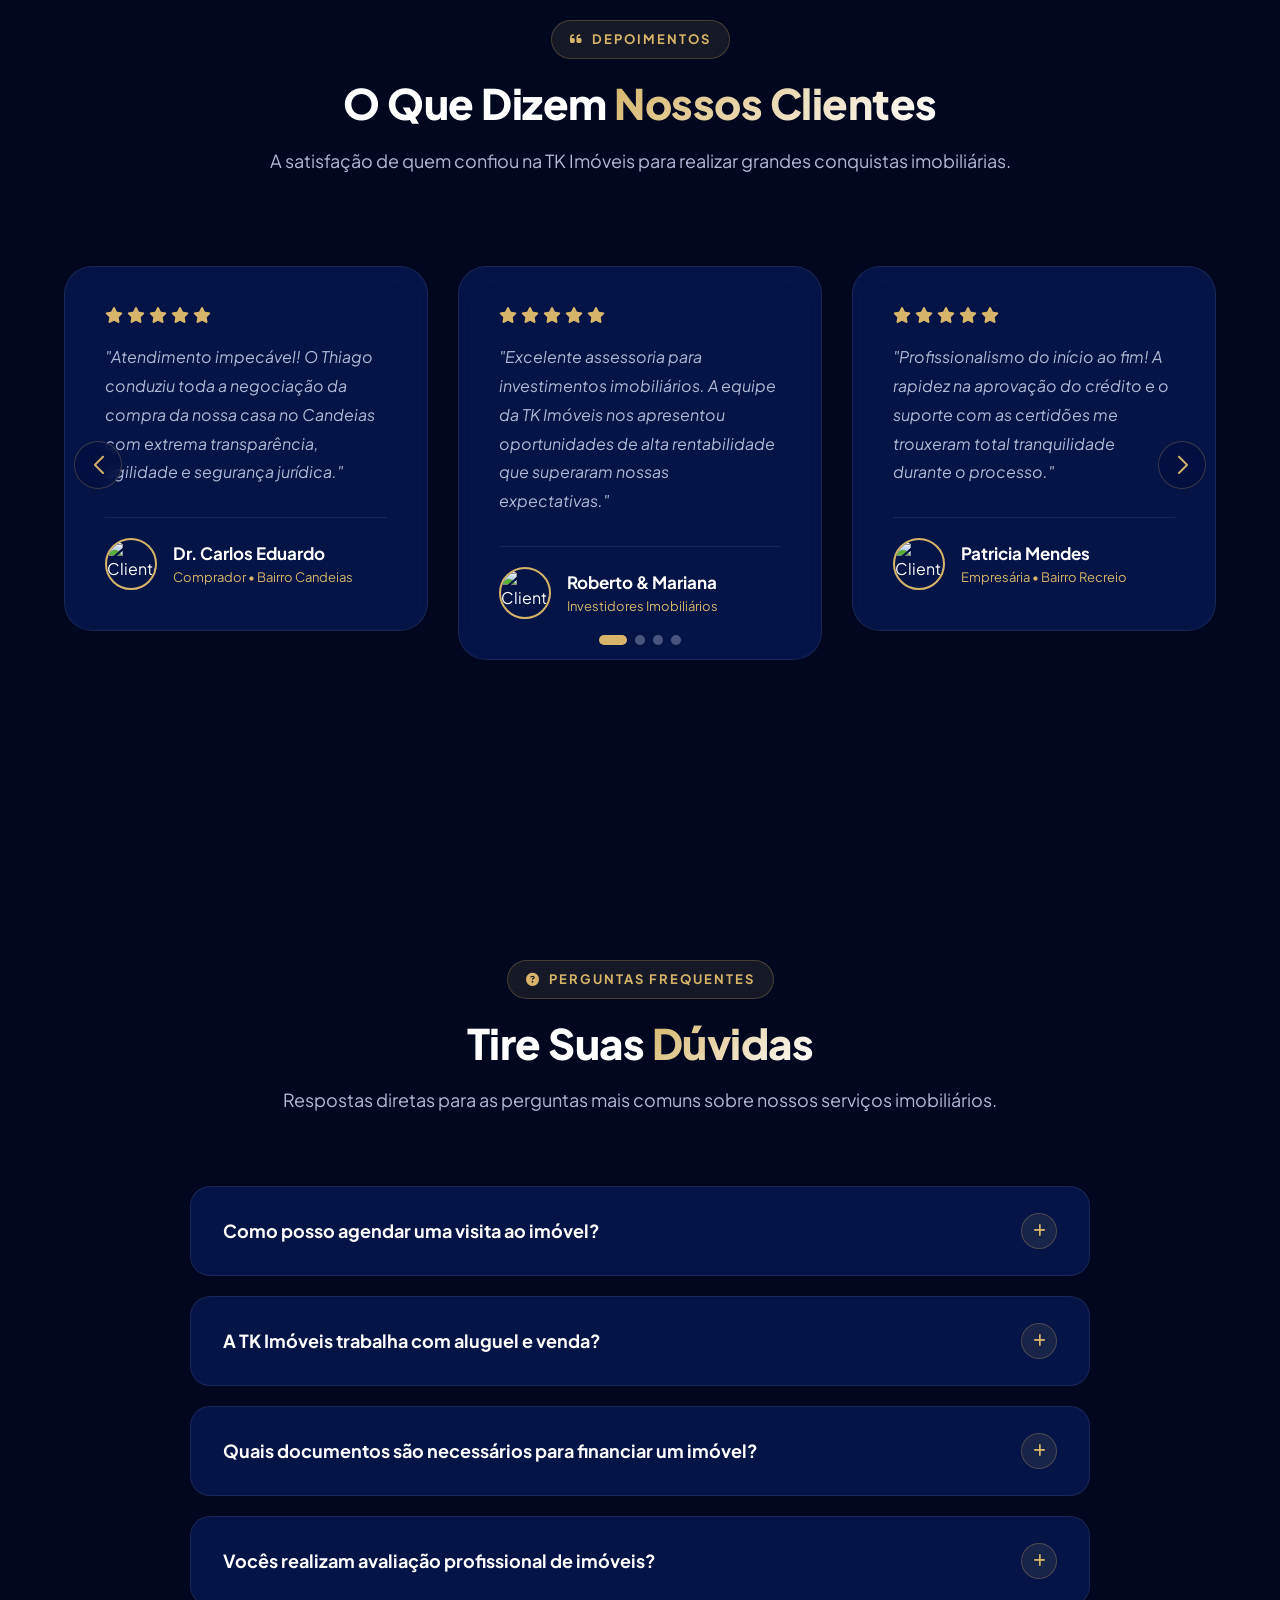
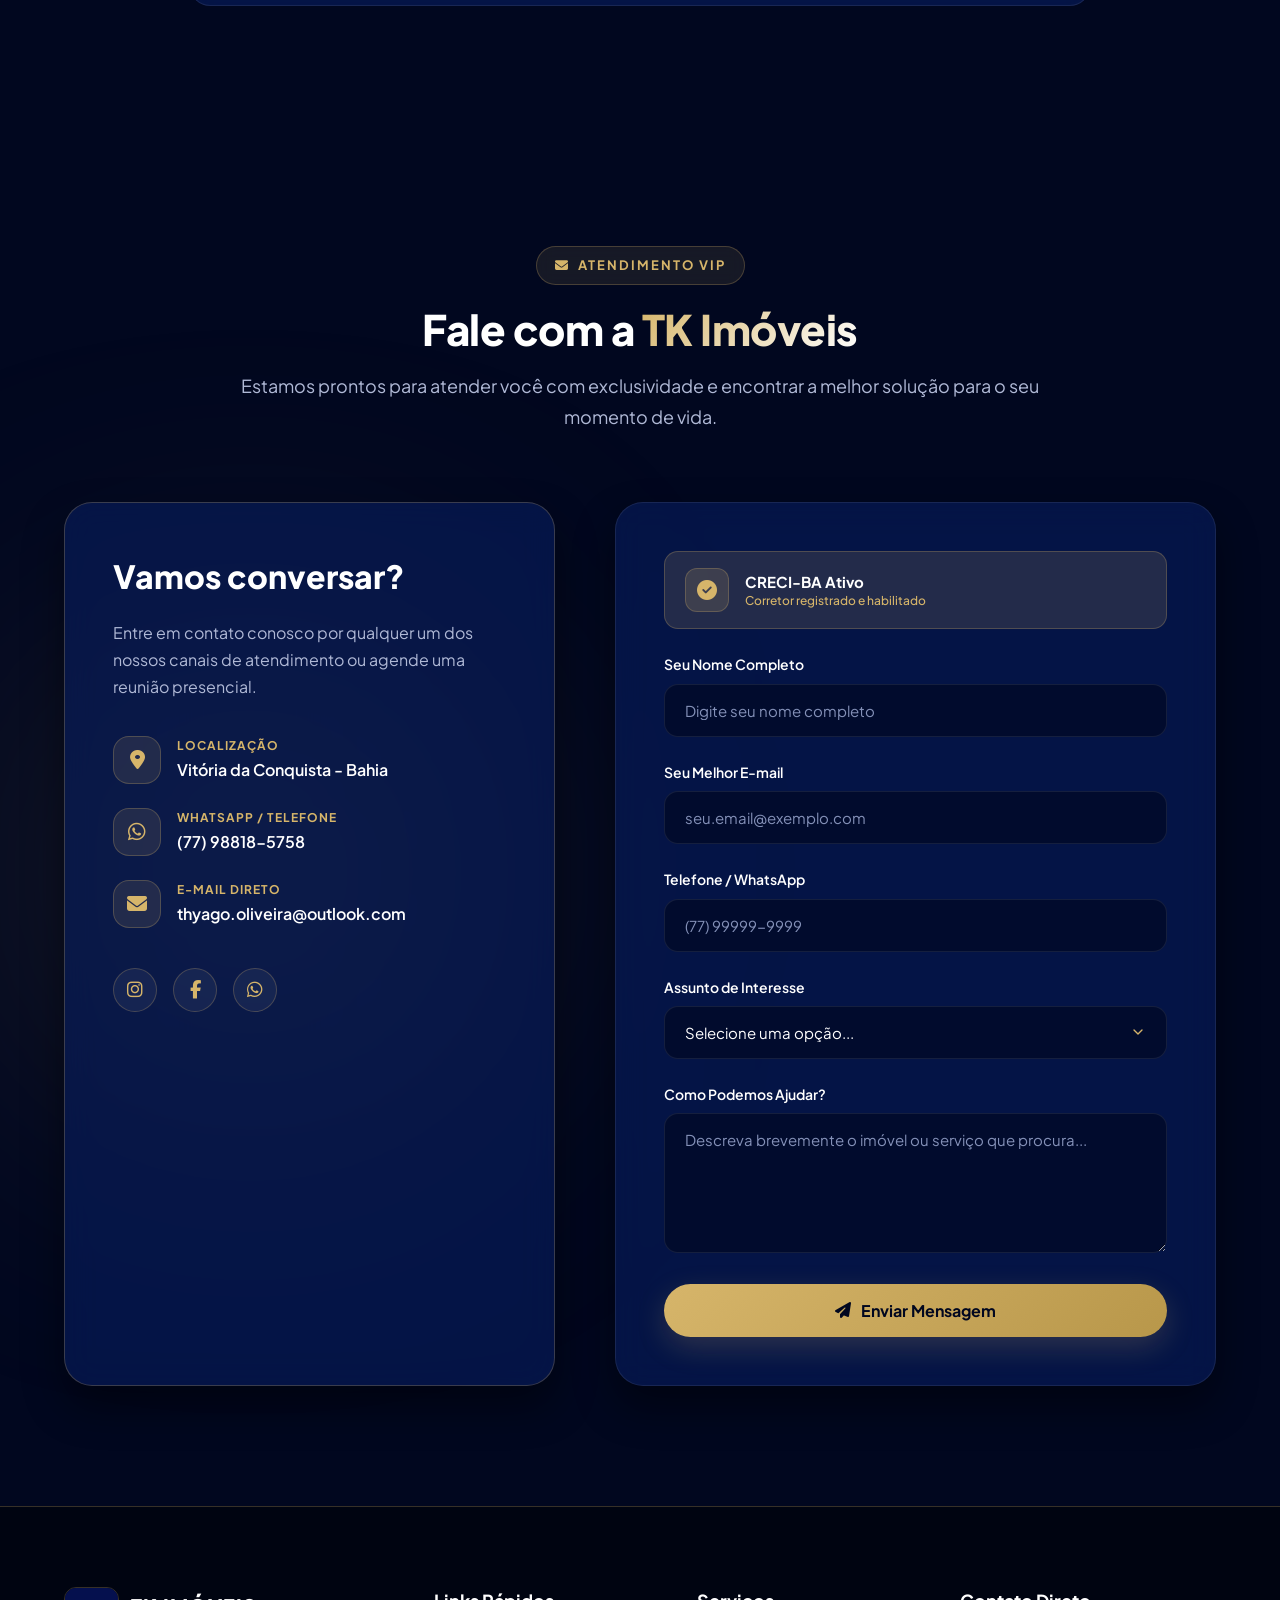
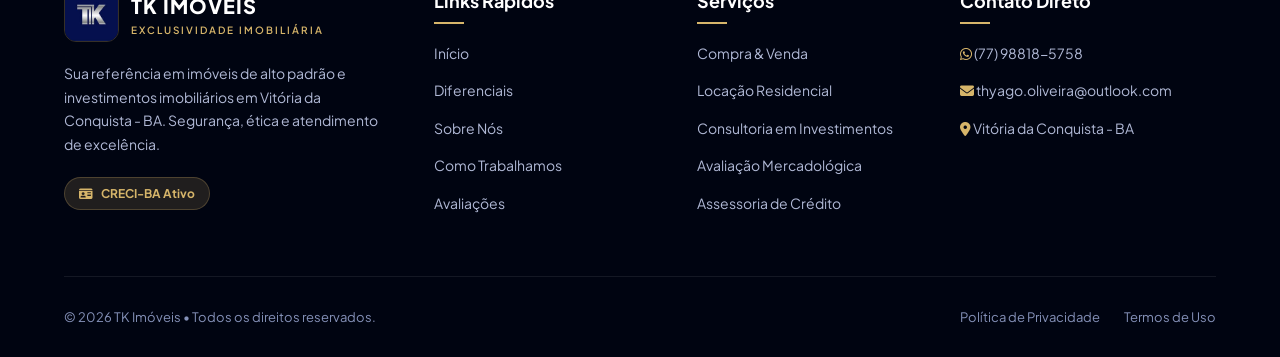
==== commit be4c75ec: "ajuste para ficar mais bonito" ====
--- a/index.html
+++ b/index.html
@@ -108,15 +108,15 @@
                     <!-- Embedded Hero Stats -->
                     <div class="hero-stats-card">
                         <div class="stat-item">
-                            <span class="stat-number">+500</span>
+                            <span class="stat-number" data-target="500" data-prefix="+">0</span>
                             <span class="stat-label">Clientes Atendidos</span>
                         </div>
                         <div class="stat-item">
-                            <span class="stat-number">10+</span>
+                            <span class="stat-number" data-target="10" data-suffix="+">0</span>
                             <span class="stat-label">Anos de Mercado</span>
                         </div>
                         <div class="stat-item">
-                            <span class="stat-number">100%</span>
+                            <span class="stat-number" data-target="100" data-suffix="%">0</span>
                             <span class="stat-label">Compromisso</span>
                         </div>
                     </div>
@@ -607,6 +607,17 @@
                 </div>
 
                 <div class="contact-form-wrapper">
+                    <!-- Selo de Confiança CRECI -->
+                    <div class="trust-seal">
+                        <div class="trust-seal-icon">
+                            <i class="fa-solid fa-circle-check"></i>
+                        </div>
+                        <div class="trust-seal-text">
+                            <span class="trust-seal-title">CRECI-BA Ativo</span>
+                            <span class="trust-seal-sub">Corretor registrado e habilitado</span>
+                        </div>
+                    </div>
+
                     <!-- FormSubmit Endpoint Preservado -->
                     <form class="form" action="https://formsubmit.co/mandadj123@gmail.com" method="POST">
                         <input type="hidden" name="_subject" value="🏠 Novo Contato Recebido pelo Site TK Imóveis">
--- a/css/style.css
+++ b/css/style.css
@@ -1285,6 +1285,59 @@
   color: var(--color-midnight);
   transform: translateY(-4px);
   box-shadow: var(--shadow-gold);
+}
+
+/* Trust Seal (Selo de Confiança CRECI) */
+.trust-seal {
+  display: flex;
+  align-items: center;
+  gap: 16px;
+  background: var(--color-gold-light);
+  border: 1px solid var(--border-gold);
+  border-radius: 14px;
+  padding: 16px 20px;
+  margin-bottom: 24px;
+  transition: var(--transition-normal);
+}
+
+.trust-seal:hover {
+  transform: translateY(-2px);
+  box-shadow: 0 8px 25px rgba(214, 181, 106, 0.18);
+  border-color: var(--color-gold);
+}
+
+.trust-seal-icon {
+  width: 44px;
+  height: 44px;
+  border-radius: 12px;
+  background: rgba(214, 181, 106, 0.15);
+  border: 1px solid var(--border-gold);
+  display: flex;
+  align-items: center;
+  justify-content: center;
+  color: var(--color-gold);
+  font-size: 20px;
+  flex-shrink: 0;
+}
+
+.trust-seal-text {
+  display: flex;
+  flex-direction: column;
+  gap: 2px;
+}
+
+.trust-seal-title {
+  font-size: 15px;
+  font-weight: 700;
+  color: var(--color-text-white);
+  line-height: 1.3;
+}
+
+.trust-seal-sub {
+  font-size: 12px;
+  font-weight: 500;
+  color: var(--color-gold);
+  line-height: 1.3;
 }
 
 /* Form Styles */
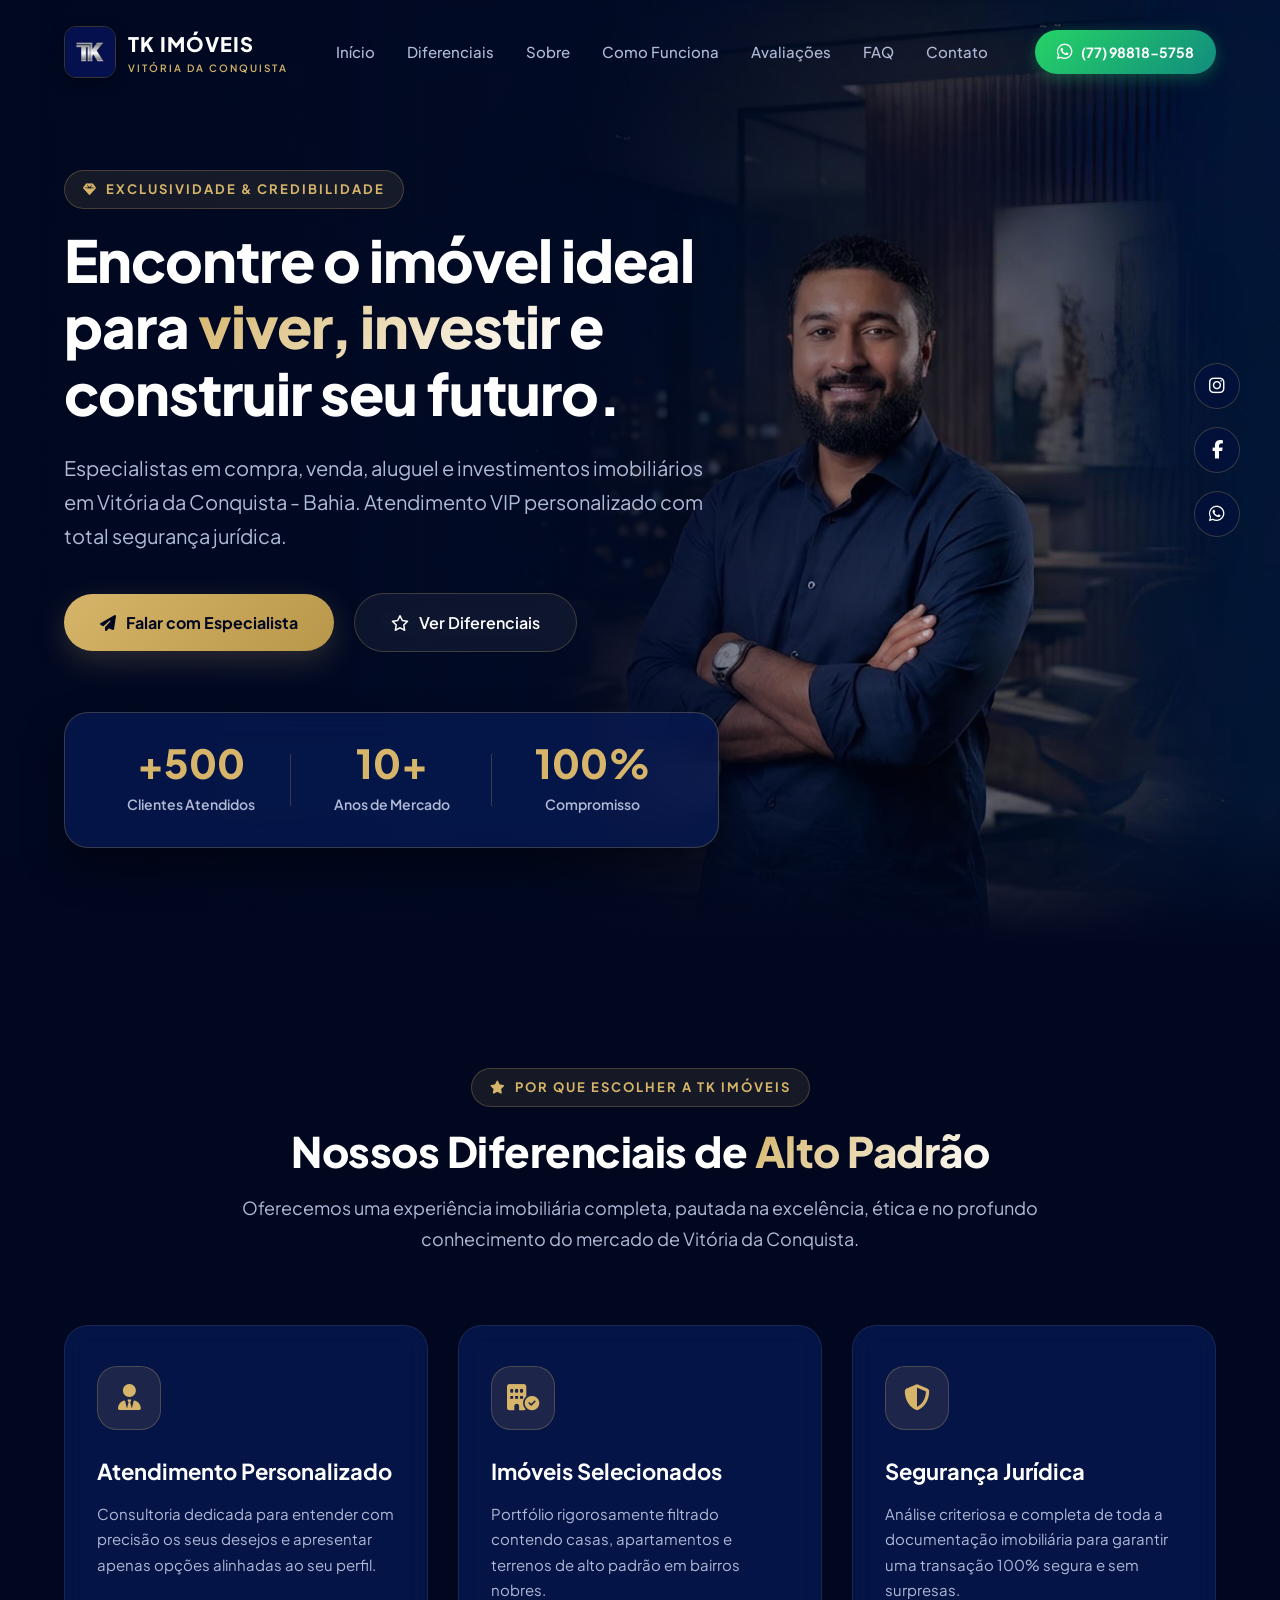
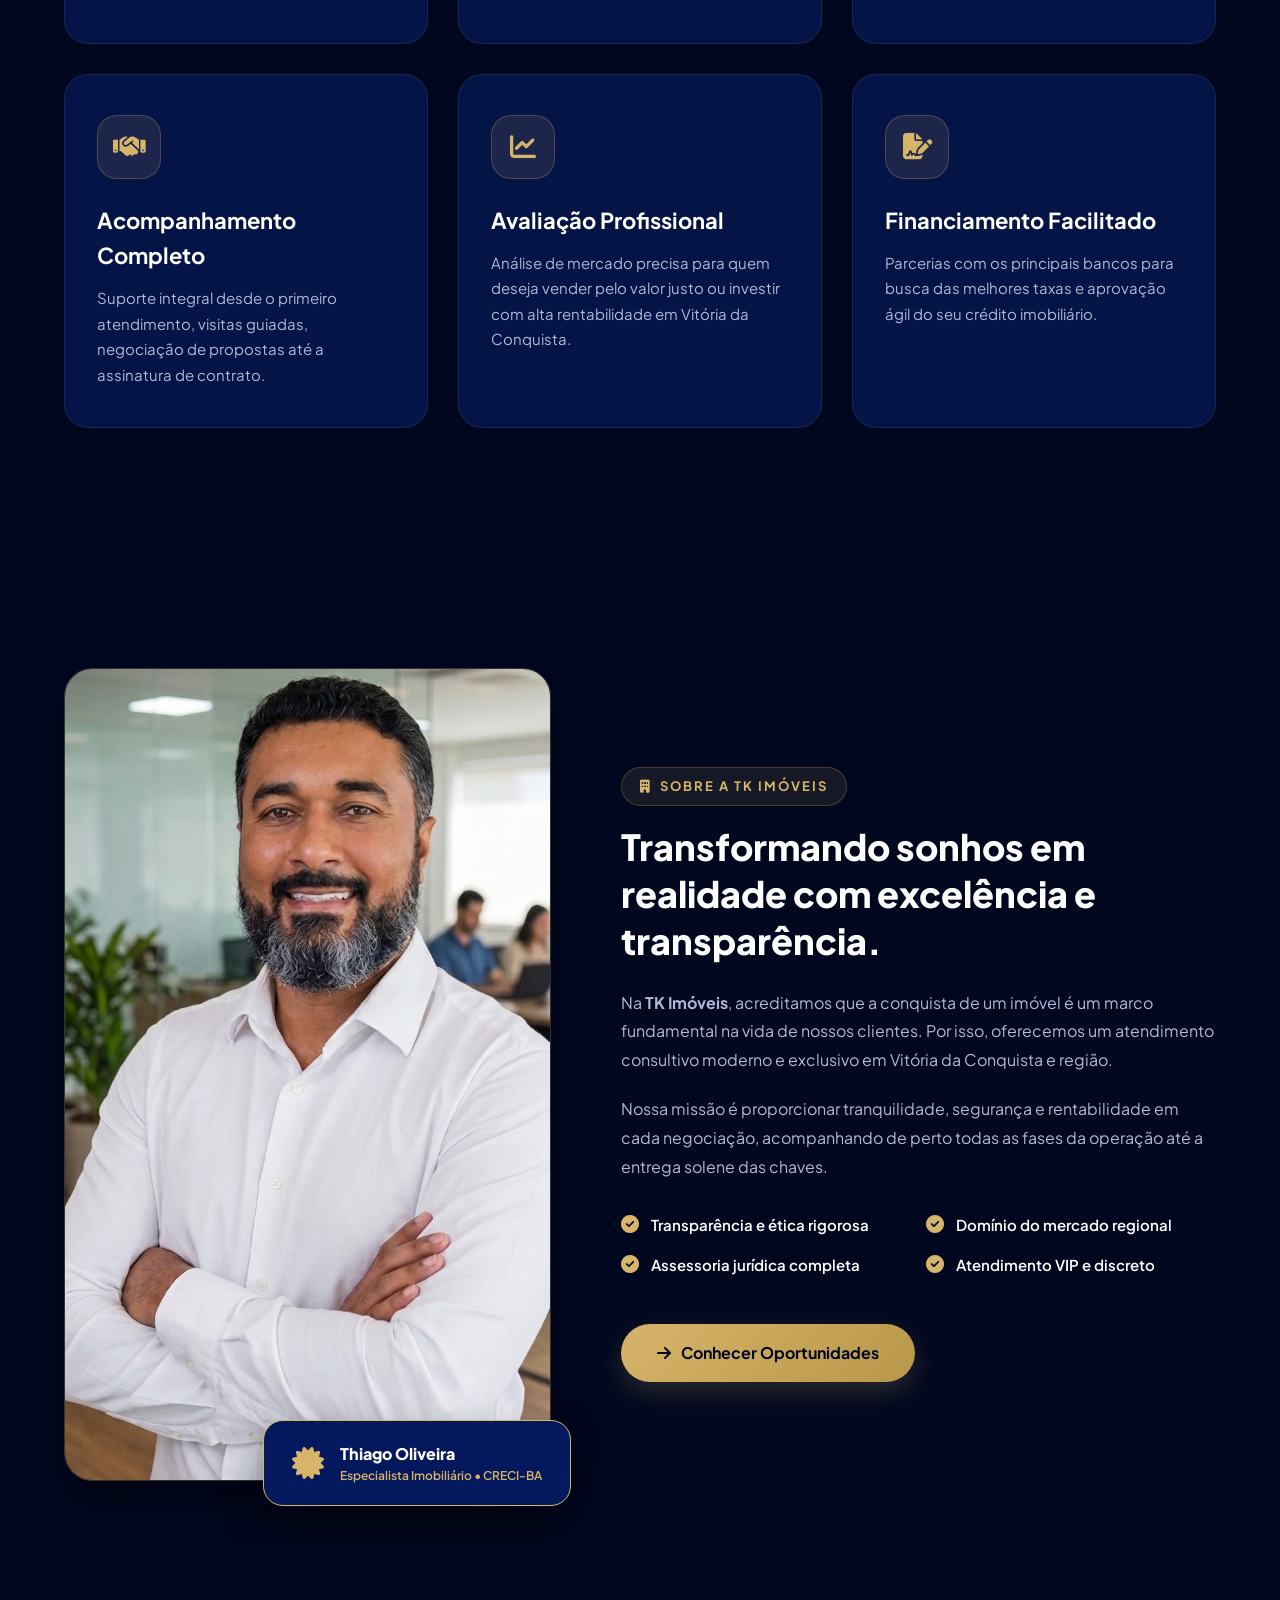
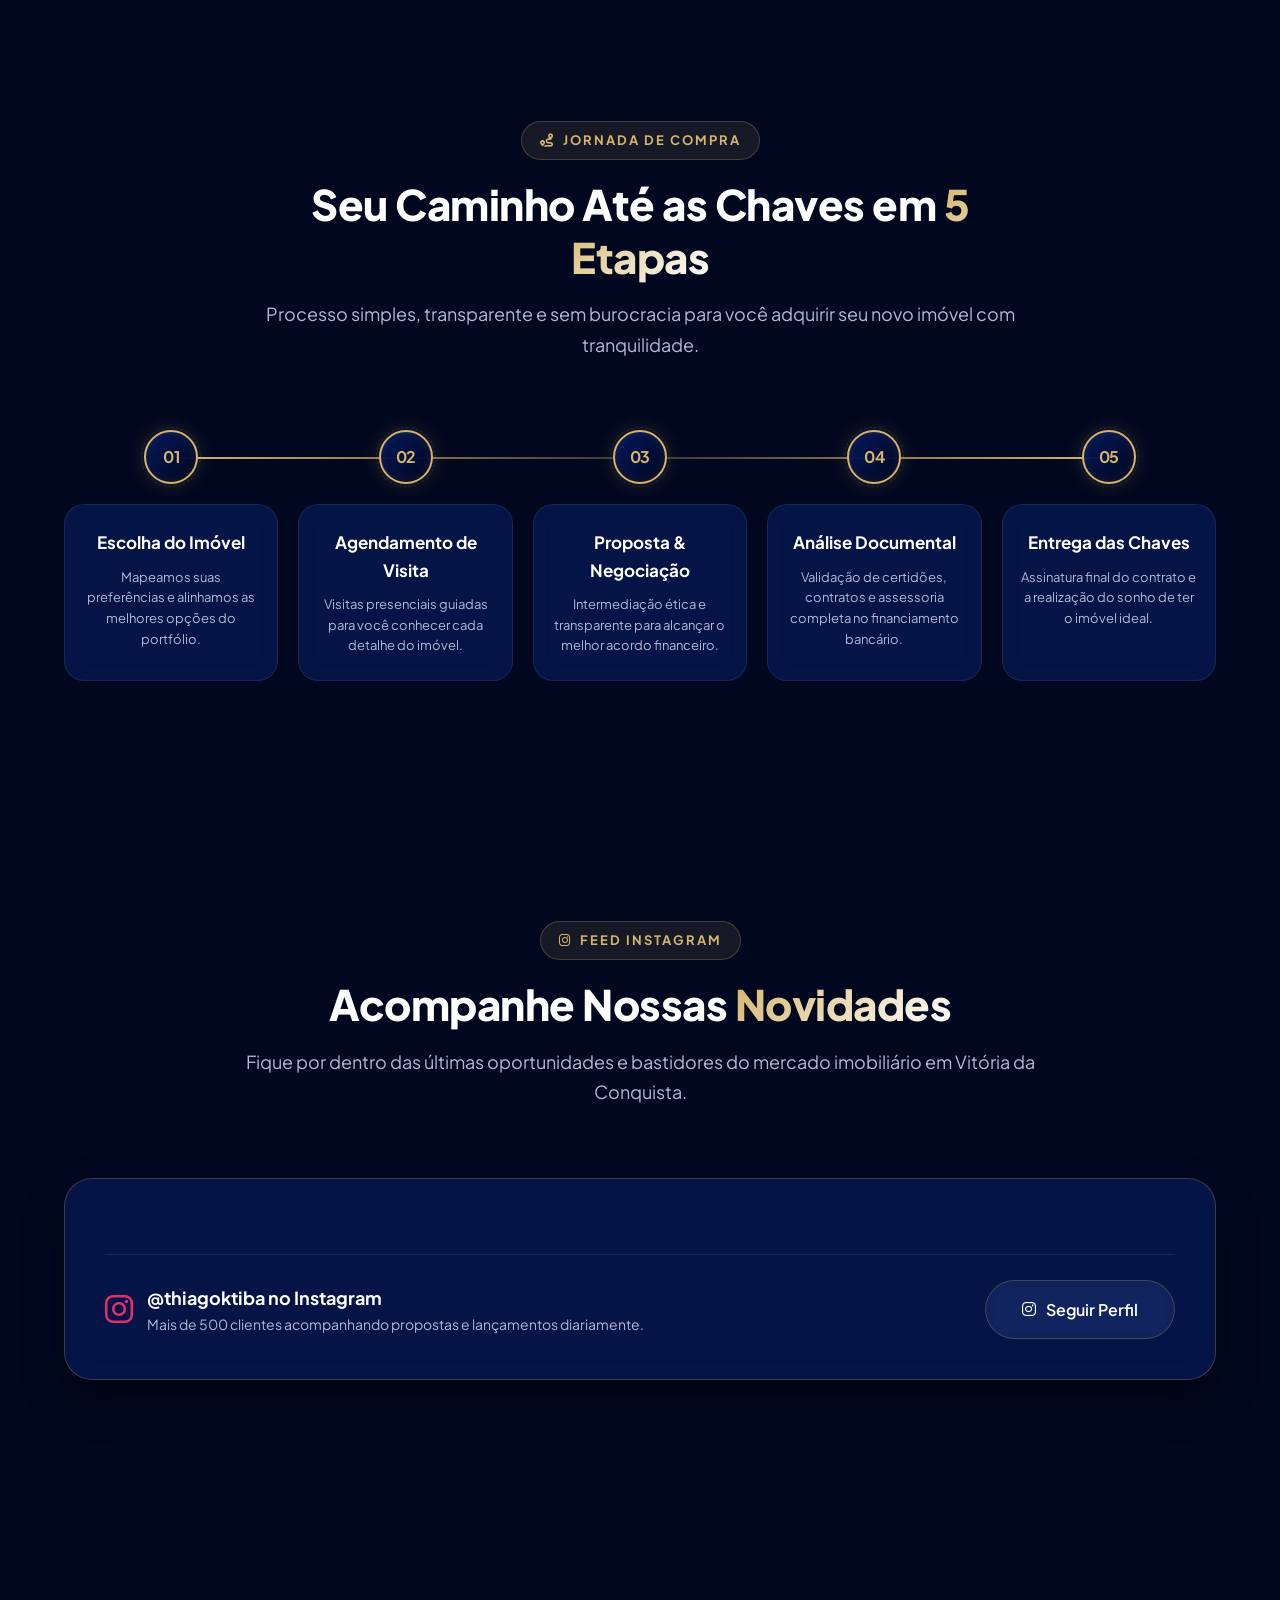
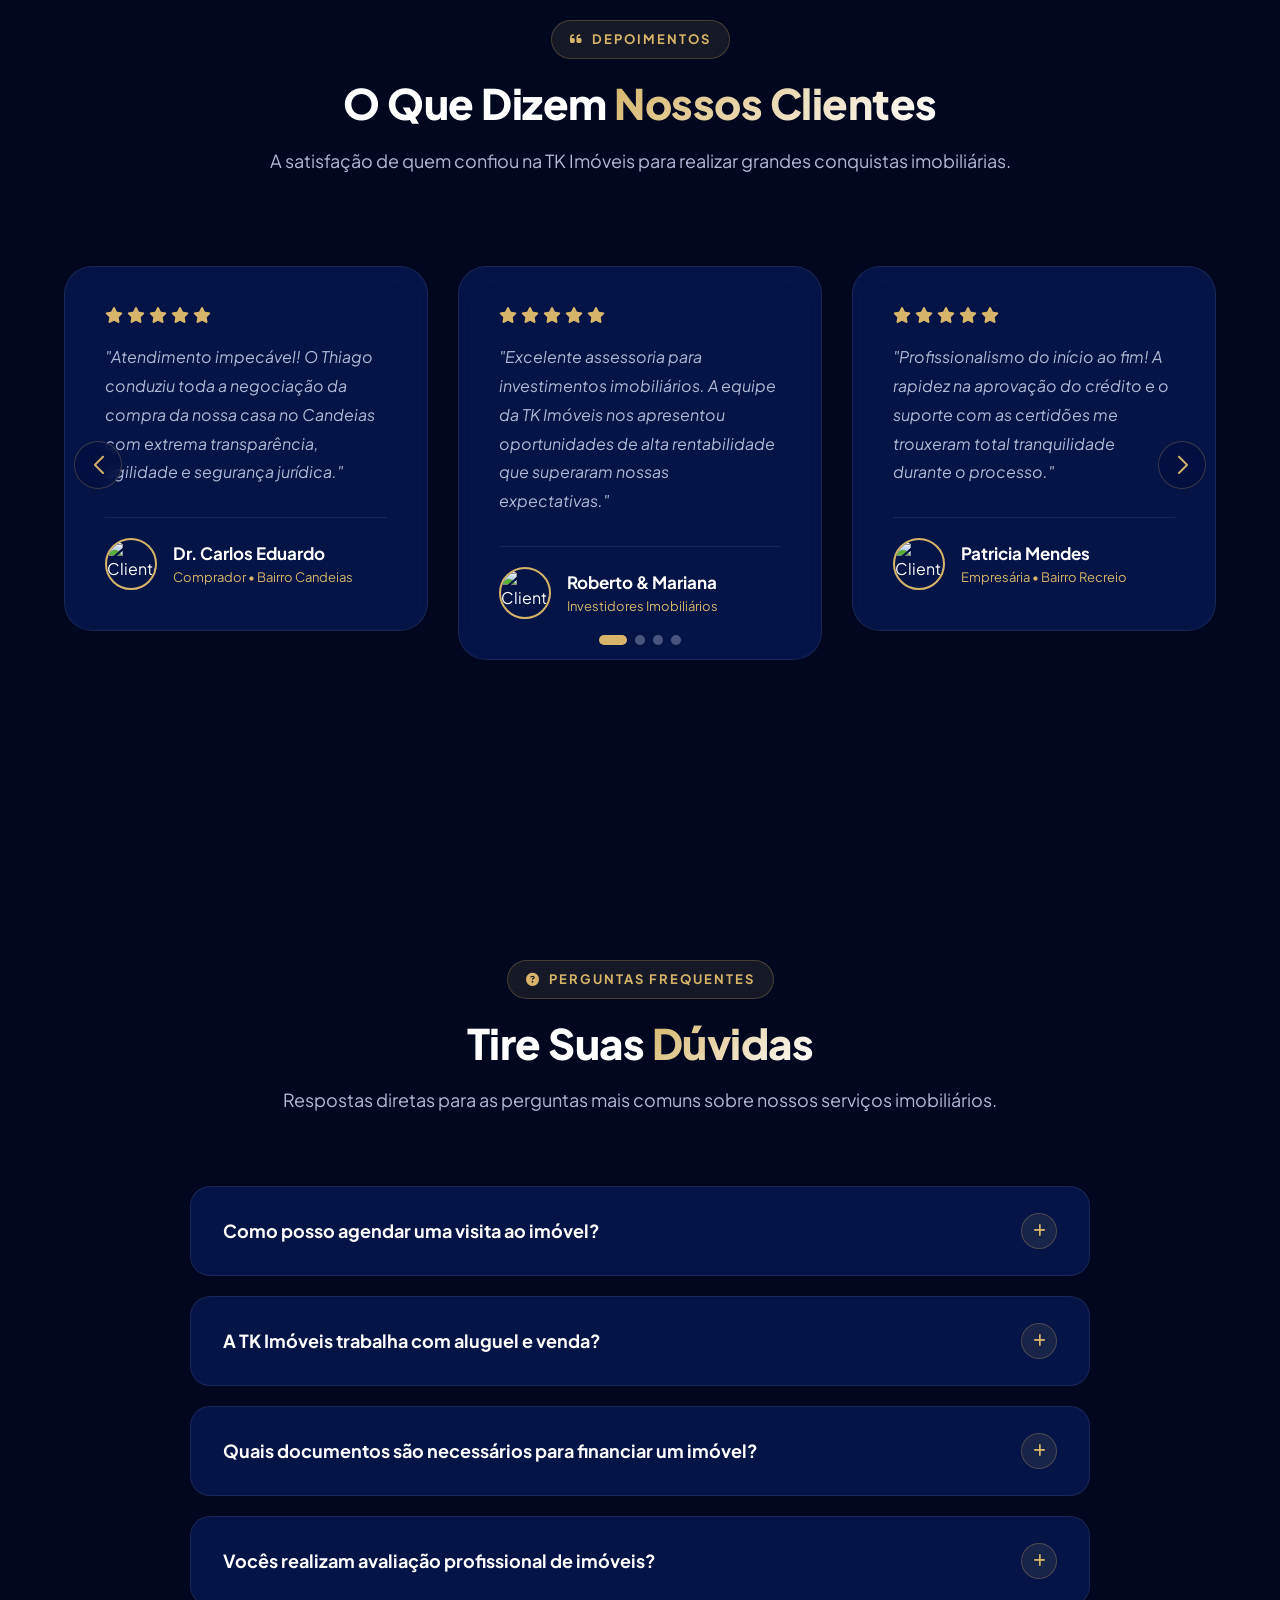
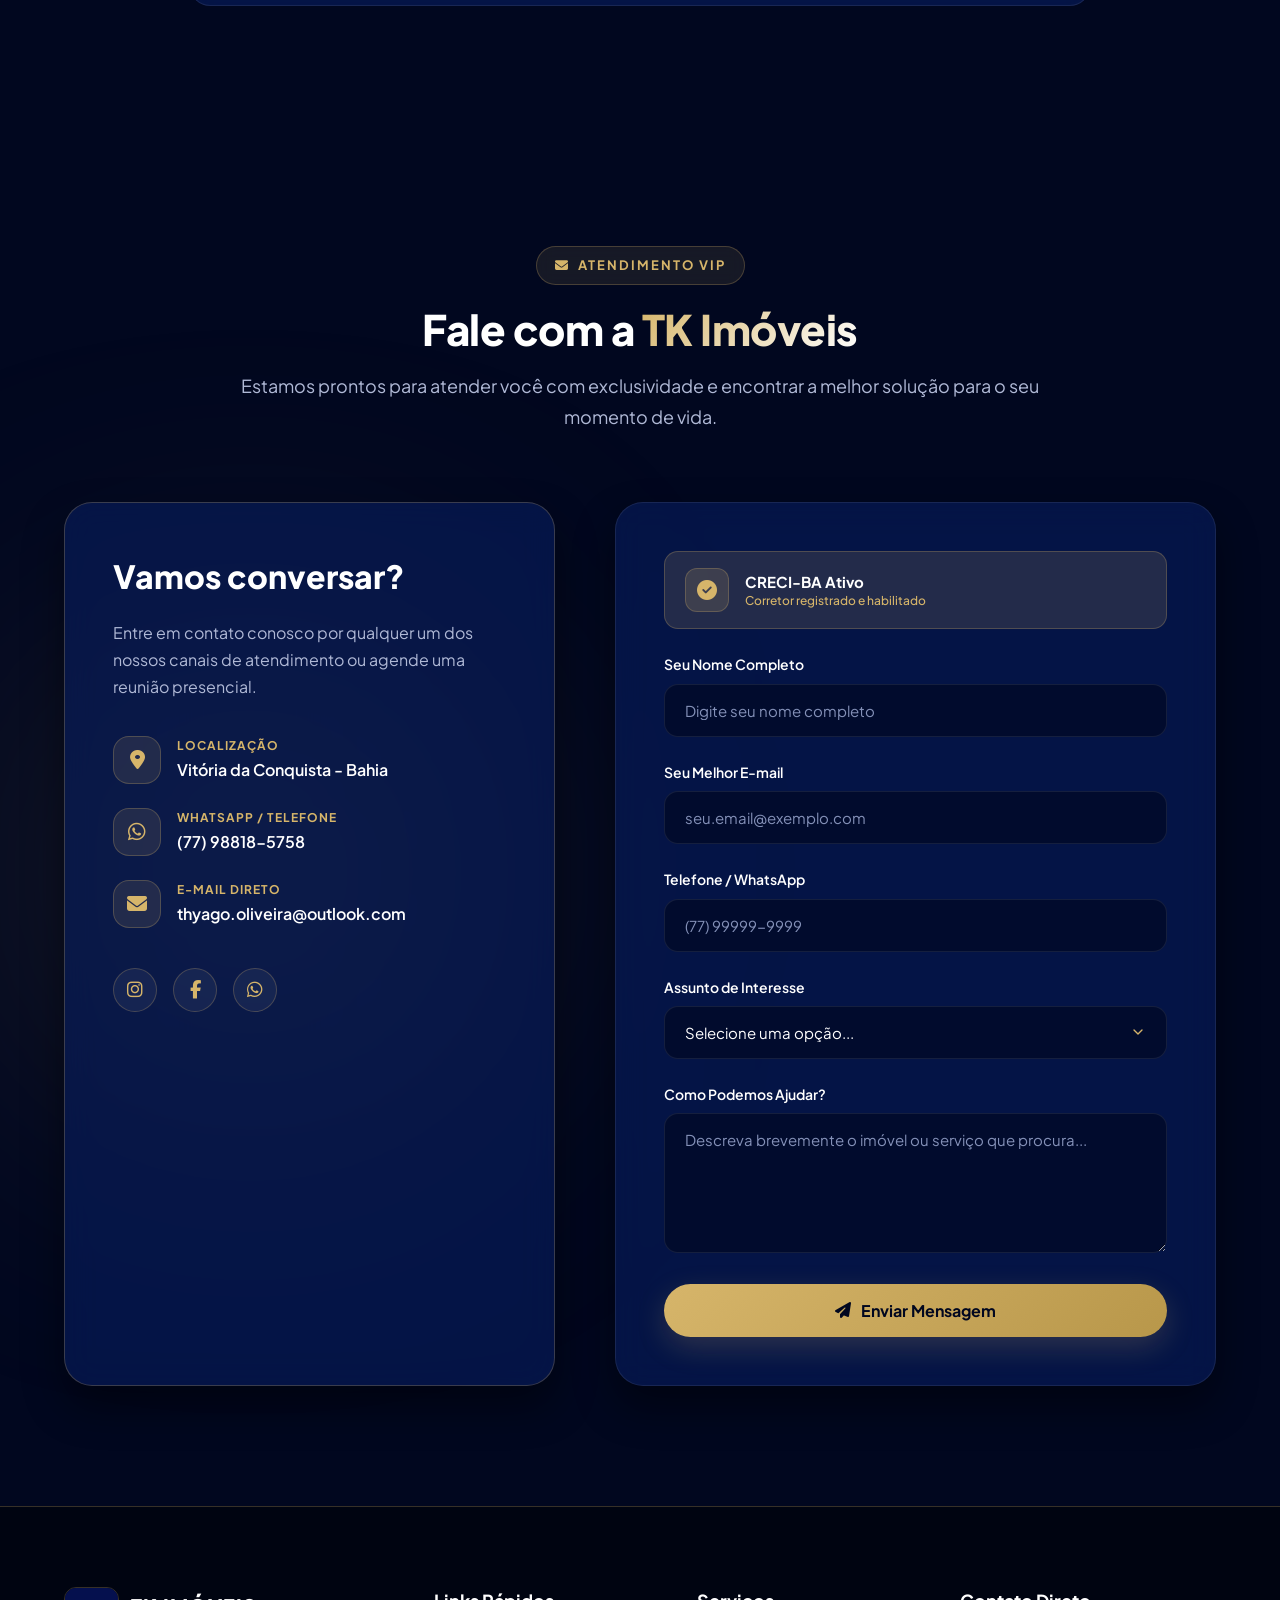
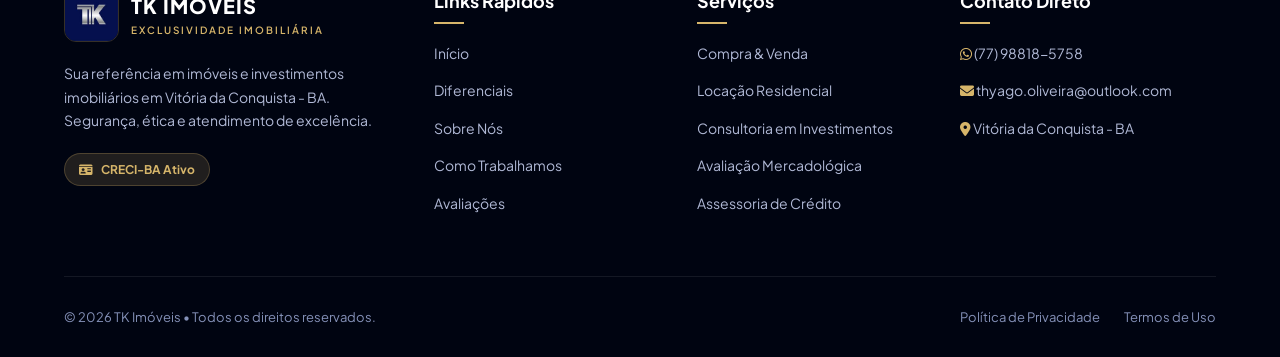
==== commit 8a1936c2: "ajuste no texto do rodape" ====
--- a/index.html
+++ b/index.html
@@ -685,7 +685,7 @@
                         </div>
                     </div>
                     <p>
-                        Sua referência em imóveis de alto padrão e investimentos imobiliários em Vitória da Conquista -
+                        Sua referência em imóveis e investimentos imobiliários em Vitória da Conquista -
                         BA. Segurança, ética e atendimento de excelência.
                     </p>
                     <div class="creci-badge">
